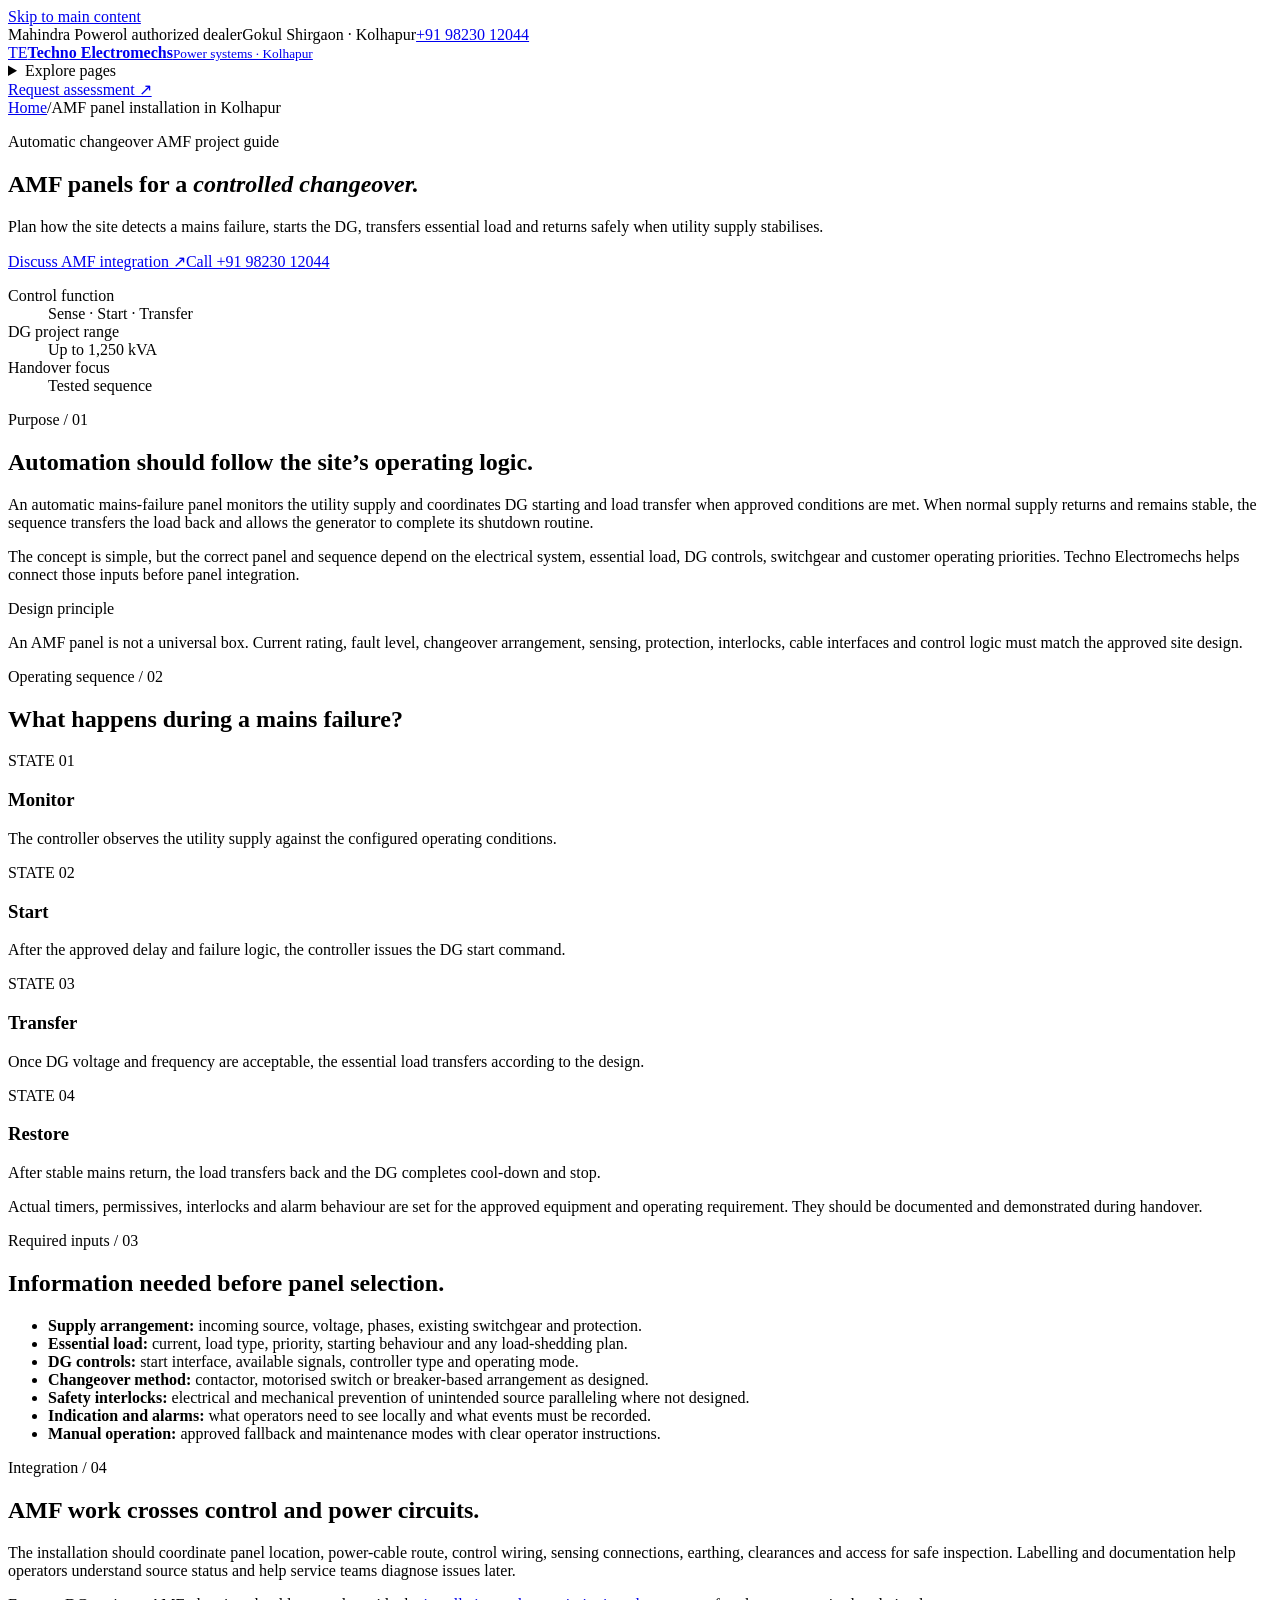
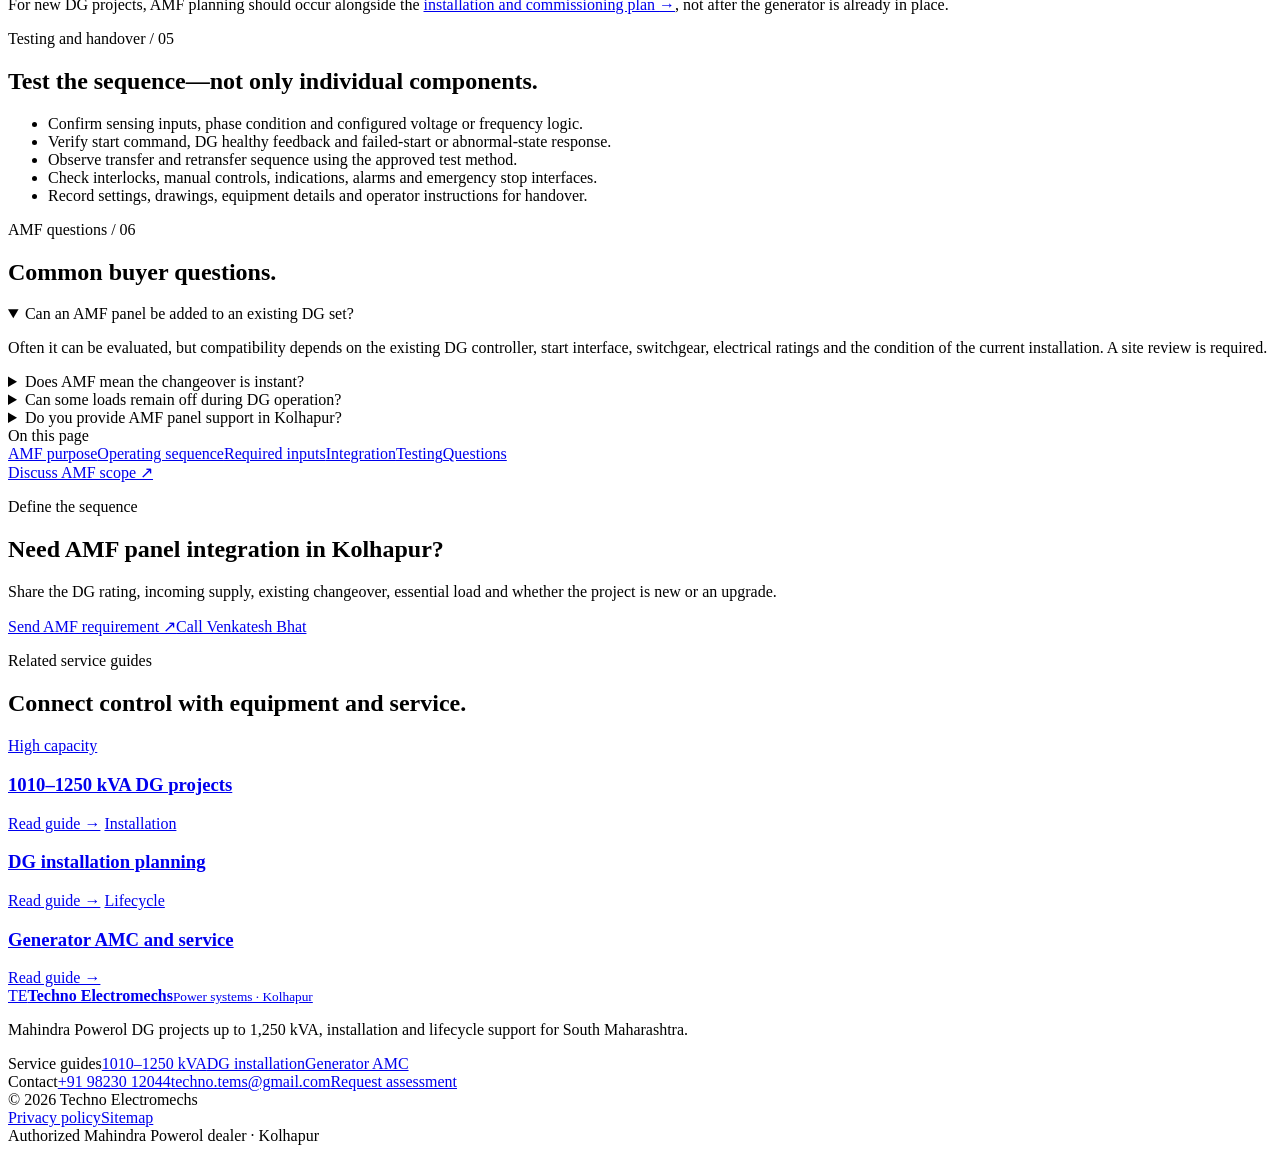
==== amf-panel-installation-kolhapur.html @ 5c17285c "Add files via upload" ====
<!doctype html>
<html lang="en-IN" class="no-js">
<head>
  <meta charset="utf-8" />
  <meta name="viewport" content="width=device-width, initial-scale=1" />
  <title>AMF Panel Installation in Kolhapur | Techno Electromechs</title>
  <meta name="description" content="AMF panel planning and installation in Kolhapur for Mahindra Powerol DG systems, including mains sensing, auto-start, changeover logic, testing and handover." />
  <meta name="robots" content="index, follow, max-image-preview:large" />
  <meta name="theme-color" content="#15171a" />
  <link rel="canonical" href="https://shrinidhi13.github.io/technoelectromechs/amf-panel-installation-kolhapur.html" />
  <meta property="og:type" content="website" />
  <meta property="og:locale" content="en_IN" />
  <meta property="og:site_name" content="Techno Electromechs" />
  <meta property="og:url" content="https://shrinidhi13.github.io/technoelectromechs/amf-panel-installation-kolhapur.html" />
  <meta property="og:title" content="AMF Panel Installation in Kolhapur" />
  <meta property="og:description" content="Automatic mains-failure and DG changeover planning for dependable backup-power operation." />
  <meta property="og:image" content="https://shrinidhi13.github.io/technoelectromechs/assets/og-image.png" />
  <meta name="twitter:card" content="summary_large_image" />
  <link rel="icon" href="assets/favicon.svg" type="image/svg+xml" />
  <link rel="preconnect" href="https://fonts.googleapis.com" />
  <link rel="preconnect" href="https://fonts.gstatic.com" crossorigin />
  <link href="https://fonts.googleapis.com/css2?family=Barlow+Condensed:wght@600;700;800&family=IBM+Plex+Mono:wght@500;600&family=IBM+Plex+Sans:wght@400;500;600;700&display=swap" rel="stylesheet" />
  <link rel="stylesheet" href="assets/styles.css" />
  <script type="application/ld+json">
  {
    "@context": "https://schema.org",
    "@graph": [
      {
        "@type": "Service",
        "@id": "https://shrinidhi13.github.io/technoelectromechs/amf-panel-installation-kolhapur.html#service",
        "name": "AMF Panel Installation in Kolhapur",
        "serviceType": "Automatic mains failure panel integration and DG changeover",
        "description": "AMF panel planning, installation coordination, control-sequence testing and handover for generator systems in Kolhapur and South Maharashtra.",
        "provider": {"@id": "https://shrinidhi13.github.io/technoelectromechs/#business"},
        "areaServed": ["Kolhapur", "Sangli", "Satara", "South Maharashtra"]
      },
      {
        "@type": "LocalBusiness",
        "@id": "https://shrinidhi13.github.io/technoelectromechs/#business",
        "name": "Techno Electromechs",
        "url": "https://shrinidhi13.github.io/technoelectromechs/",
        "telephone": "+91-9823012044",
        "address": {"@type": "PostalAddress", "streetAddress": "Opp. Sudarshan Petrol Pump, Near Bagawati Hall, NH4", "addressLocality": "Gokul Shirgaon", "addressRegion": "Maharashtra", "postalCode": "416013", "addressCountry": "IN"}
      },
      {
        "@type": "BreadcrumbList",
        "itemListElement": [
          {"@type": "ListItem", "position": 1, "name": "Home", "item": "https://shrinidhi13.github.io/technoelectromechs/"},
          {"@type": "ListItem", "position": 2, "name": "AMF Panel Installation in Kolhapur", "item": "https://shrinidhi13.github.io/technoelectromechs/amf-panel-installation-kolhapur.html"}
        ]
      }
    ]
  }
  </script>
</head>
<body class="service-page">
  <a class="skip-link" href="#main-content">Skip to main content</a>
  <header class="subpage-header">
    <div class="utility-bar"><div class="shell utility-inner"><span>Mahindra Powerol authorized dealer</span><span class="utility-location">Gokul Shirgaon · Kolhapur</span><a href="tel:+919823012044">+91 98230 12044</a></div></div>
    <div class="shell subpage-nav-row">
      <a class="brand" href="index.html" aria-label="Techno Electromechs home"><span class="brand-mark" aria-hidden="true"><span>TE</span></span><span class="brand-copy"><strong>Techno Electromechs</strong><small>Power systems · Kolhapur</small></span></a>
      <nav class="subpage-links" aria-label="Site navigation">
        <details class="page-menu">
          <summary><span>Explore pages</span><span class="page-menu__chevron" aria-hidden="true"></span></summary>
          <div class="page-menu__panel">
            <div class="page-menu__head"><span>Navigate / 01</span><strong>Power system guides.</strong><p>Move directly to the project or service information you need.</p></div>
            <div class="page-menu__links">
              <a class="page-menu__link page-menu__link--home" href="index.html"><span class="page-menu__index">00</span><span><strong>Homepage</strong><small>Overview, DG range and contact</small></span><span class="page-menu__arrow" aria-hidden="true">↗</span></a>
              <a class="page-menu__link" href="mahindra-powerol-1010-1250-kva.html"><span class="page-menu__index">01</span><span><strong>1010–1250 kVA</strong><small>High-capacity DG projects</small></span><span class="page-menu__arrow" aria-hidden="true">↗</span></a>
              <a class="page-menu__link" href="dg-set-installation-kolhapur.html"><span class="page-menu__index">02</span><span><strong>DG installation</strong><small>Site readiness and commissioning</small></span><span class="page-menu__arrow" aria-hidden="true">↗</span></a>
              <a class="page-menu__link" href="amf-panel-installation-kolhapur.html" aria-current="page"><span class="page-menu__index">03</span><span><strong>AMF panels</strong><small>Automatic changeover planning</small></span><span class="page-menu__arrow" aria-hidden="true">↗</span></a>
              <a class="page-menu__link" href="generator-amc-service-kolhapur.html"><span class="page-menu__index">04</span><span><strong>Generator AMC</strong><small>Preventive service and support</small></span><span class="page-menu__arrow" aria-hidden="true">↗</span></a>
            </div>
            <div class="page-menu__foot"><a href="privacy-policy.html">Privacy policy</a><a href="index.html#contact">Request assessment →</a></div>
          </div>
        </details>
        <a class="button button--primary button--small" href="index.html#contact">Request assessment ↗</a>
      </nav>
    </div>
  </header>

  <main id="main-content">
    <nav class="breadcrumb shell" aria-label="Breadcrumb"><a href="index.html">Home</a><span aria-hidden="true">/</span><span>AMF panel installation in Kolhapur</span></nav>
    <section class="subpage-hero"><div class="shell subpage-hero-grid">
      <div><p class="section-code"><span>Automatic changeover</span> AMF project guide</p><h1>AMF panels for a <em>controlled changeover.</em></h1><p class="subpage-lead">Plan how the site detects a mains failure, starts the DG, transfers essential load and returns safely when utility supply stabilises.</p><div class="subpage-actions"><a class="button button--primary" href="index.html#contact">Discuss AMF integration ↗</a><a class="button button--line" href="tel:+919823012044">Call +91 98230 12044</a></div></div>
      <dl class="project-facts"><div><dt>Control function</dt><dd>Sense · Start · Transfer</dd></div><div><dt>DG project range</dt><dd>Up to 1,250 kVA</dd></div><div><dt>Handover focus</dt><dd>Tested sequence</dd></div></dl>
    </div></section>

    <section class="subpage-body section-pad"><div class="shell editorial-grid">
      <article class="longform">
        <section id="purpose"><p class="eyebrow">Purpose / 01</p><h2>Automation should follow the site’s operating logic.</h2><p>An automatic mains-failure panel monitors the utility supply and coordinates DG starting and load transfer when approved conditions are met. When normal supply returns and remains stable, the sequence transfers the load back and allows the generator to complete its shutdown routine.</p><p>The concept is simple, but the correct panel and sequence depend on the electrical system, essential load, DG controls, switchgear and customer operating priorities. Techno Electromechs helps connect those inputs before panel integration.</p><div class="content-callout"><span>Design principle</span><p>An AMF panel is not a universal box. Current rating, fault level, changeover arrangement, sensing, protection, interlocks, cable interfaces and control logic must match the approved site design.</p></div></section>

        <section id="sequence"><p class="eyebrow">Operating sequence / 02</p><h2>What happens during a mains failure?</h2><div class="info-grid">
          <div class="info-card"><span>STATE 01</span><h3>Monitor</h3><p>The controller observes the utility supply against the configured operating conditions.</p></div>
          <div class="info-card"><span>STATE 02</span><h3>Start</h3><p>After the approved delay and failure logic, the controller issues the DG start command.</p></div>
          <div class="info-card"><span>STATE 03</span><h3>Transfer</h3><p>Once DG voltage and frequency are acceptable, the essential load transfers according to the design.</p></div>
          <div class="info-card"><span>STATE 04</span><h3>Restore</h3><p>After stable mains return, the load transfers back and the DG completes cool-down and stop.</p></div>
        </div><p>Actual timers, permissives, interlocks and alarm behaviour are set for the approved equipment and operating requirement. They should be documented and demonstrated during handover.</p></section>

        <section id="inputs"><p class="eyebrow">Required inputs / 03</p><h2>Information needed before panel selection.</h2><ul class="content-list">
          <li><strong>Supply arrangement:</strong> incoming source, voltage, phases, existing switchgear and protection.</li>
          <li><strong>Essential load:</strong> current, load type, priority, starting behaviour and any load-shedding plan.</li>
          <li><strong>DG controls:</strong> start interface, available signals, controller type and operating mode.</li>
          <li><strong>Changeover method:</strong> contactor, motorised switch or breaker-based arrangement as designed.</li>
          <li><strong>Safety interlocks:</strong> electrical and mechanical prevention of unintended source paralleling where not designed.</li>
          <li><strong>Indication and alarms:</strong> what operators need to see locally and what events must be recorded.</li>
          <li><strong>Manual operation:</strong> approved fallback and maintenance modes with clear operator instructions.</li>
        </ul></section>

        <section id="integration"><p class="eyebrow">Integration / 04</p><h2>AMF work crosses control and power circuits.</h2><p>The installation should coordinate panel location, power-cable route, control wiring, sensing connections, earthing, clearances and access for safe inspection. Labelling and documentation help operators understand source status and help service teams diagnose issues later.</p><p>For new DG projects, AMF planning should occur alongside the <a class="arrow-link" href="dg-set-installation-kolhapur.html">installation and commissioning plan <span aria-hidden="true">→</span></a>, not after the generator is already in place.</p></section>

        <section id="testing"><p class="eyebrow">Testing and handover / 05</p><h2>Test the sequence—not only individual components.</h2><ul class="content-list">
          <li>Confirm sensing inputs, phase condition and configured voltage or frequency logic.</li>
          <li>Verify start command, DG healthy feedback and failed-start or abnormal-state response.</li>
          <li>Observe transfer and retransfer sequence using the approved test method.</li>
          <li>Check interlocks, manual controls, indications, alarms and emergency stop interfaces.</li>
          <li>Record settings, drawings, equipment details and operator instructions for handover.</li>
        </ul></section>

        <section id="questions"><p class="eyebrow">AMF questions / 06</p><h2>Common buyer questions.</h2><div class="service-page-faq">
          <details open><summary>Can an AMF panel be added to an existing DG set?</summary><p>Often it can be evaluated, but compatibility depends on the existing DG controller, start interface, switchgear, electrical ratings and the condition of the current installation. A site review is required.</p></details>
          <details><summary>Does AMF mean the changeover is instant?</summary><p>No. The sequence includes sensing, configured delays, engine starting, voltage and frequency stabilisation, transfer and later retransfer. Timing depends on the approved control philosophy.</p></details>
          <details><summary>Can some loads remain off during DG operation?</summary><p>Yes, if the electrical design includes load prioritisation or shedding. The requirement should be defined during load assessment and panel planning.</p></details>
          <details><summary>Do you provide AMF panel support in Kolhapur?</summary><p>Yes. Techno Electromechs supports AMF and changeover planning for DG projects in Kolhapur and nearby South Maharashtra service areas, subject to project review.</p></details>
        </div></section>
      </article>
      <aside class="page-toc" aria-label="On this page"><span>On this page</span><nav><a href="#purpose">AMF purpose</a><a href="#sequence">Operating sequence</a><a href="#inputs">Required inputs</a><a href="#integration">Integration</a><a href="#testing">Testing</a><a href="#questions">Questions</a></nav><a class="button button--primary" href="index.html#contact">Discuss AMF scope ↗</a></aside>
    </div></section>

    <section class="page-cta"><div class="shell page-cta-grid"><div><p class="eyebrow">Define the sequence</p><h2>Need AMF panel integration in Kolhapur?</h2><p>Share the DG rating, incoming supply, existing changeover, essential load and whether the project is new or an upgrade.</p></div><div class="page-cta-actions"><a class="button button--light" href="index.html#contact">Send AMF requirement ↗</a><a class="button button--line-dark" href="tel:+919823012044">Call Venkatesh Bhat</a></div></div></section>

    <section class="related-section section-pad"><div class="shell"><p class="eyebrow">Related service guides</p><h2>Connect control with equipment and service.</h2><div class="related-grid">
      <a class="related-card" href="mahindra-powerol-1010-1250-kva.html"><span>High capacity</span><h3>1010–1250 kVA DG projects</h3><span class="arrow-link">Read guide →</span></a>
      <a class="related-card" href="dg-set-installation-kolhapur.html"><span>Installation</span><h3>DG installation planning</h3><span class="arrow-link">Read guide →</span></a>
      <a class="related-card" href="generator-amc-service-kolhapur.html"><span>Lifecycle</span><h3>Generator AMC and service</h3><span class="arrow-link">Read guide →</span></a>
    </div></div></section>
  </main>

  <footer class="site-footer"><div class="shell footer-grid"><div class="footer-brand"><a class="brand brand--footer" href="index.html"><span class="brand-mark" aria-hidden="true"><span>TE</span></span><span class="brand-copy"><strong>Techno Electromechs</strong><small>Power systems · Kolhapur</small></span></a><p>Mahindra Powerol DG projects up to 1,250 kVA, installation and lifecycle support for South Maharashtra.</p></div><div class="footer-links"><span>Service guides</span><a href="mahindra-powerol-1010-1250-kva.html">1010–1250 kVA</a><a href="dg-set-installation-kolhapur.html">DG installation</a><a href="generator-amc-service-kolhapur.html">Generator AMC</a></div><div class="footer-links"><span>Contact</span><a href="tel:+919823012044">+91 98230 12044</a><a href="mailto:techno.tems@gmail.com">techno.tems@gmail.com</a><a href="index.html#contact">Request assessment</a></div></div><div class="shell footer-bottom"><span>© 2026 Techno Electromechs</span><nav class="footer-legal" aria-label="Legal and site links"><a href="privacy-policy.html">Privacy policy</a><a href="sitemap.xml">Sitemap</a></nav><span>Authorized Mahindra Powerol dealer · Kolhapur</span></div></footer>
  <script src="assets/navigation.js" defer></script>
</body>
</html>
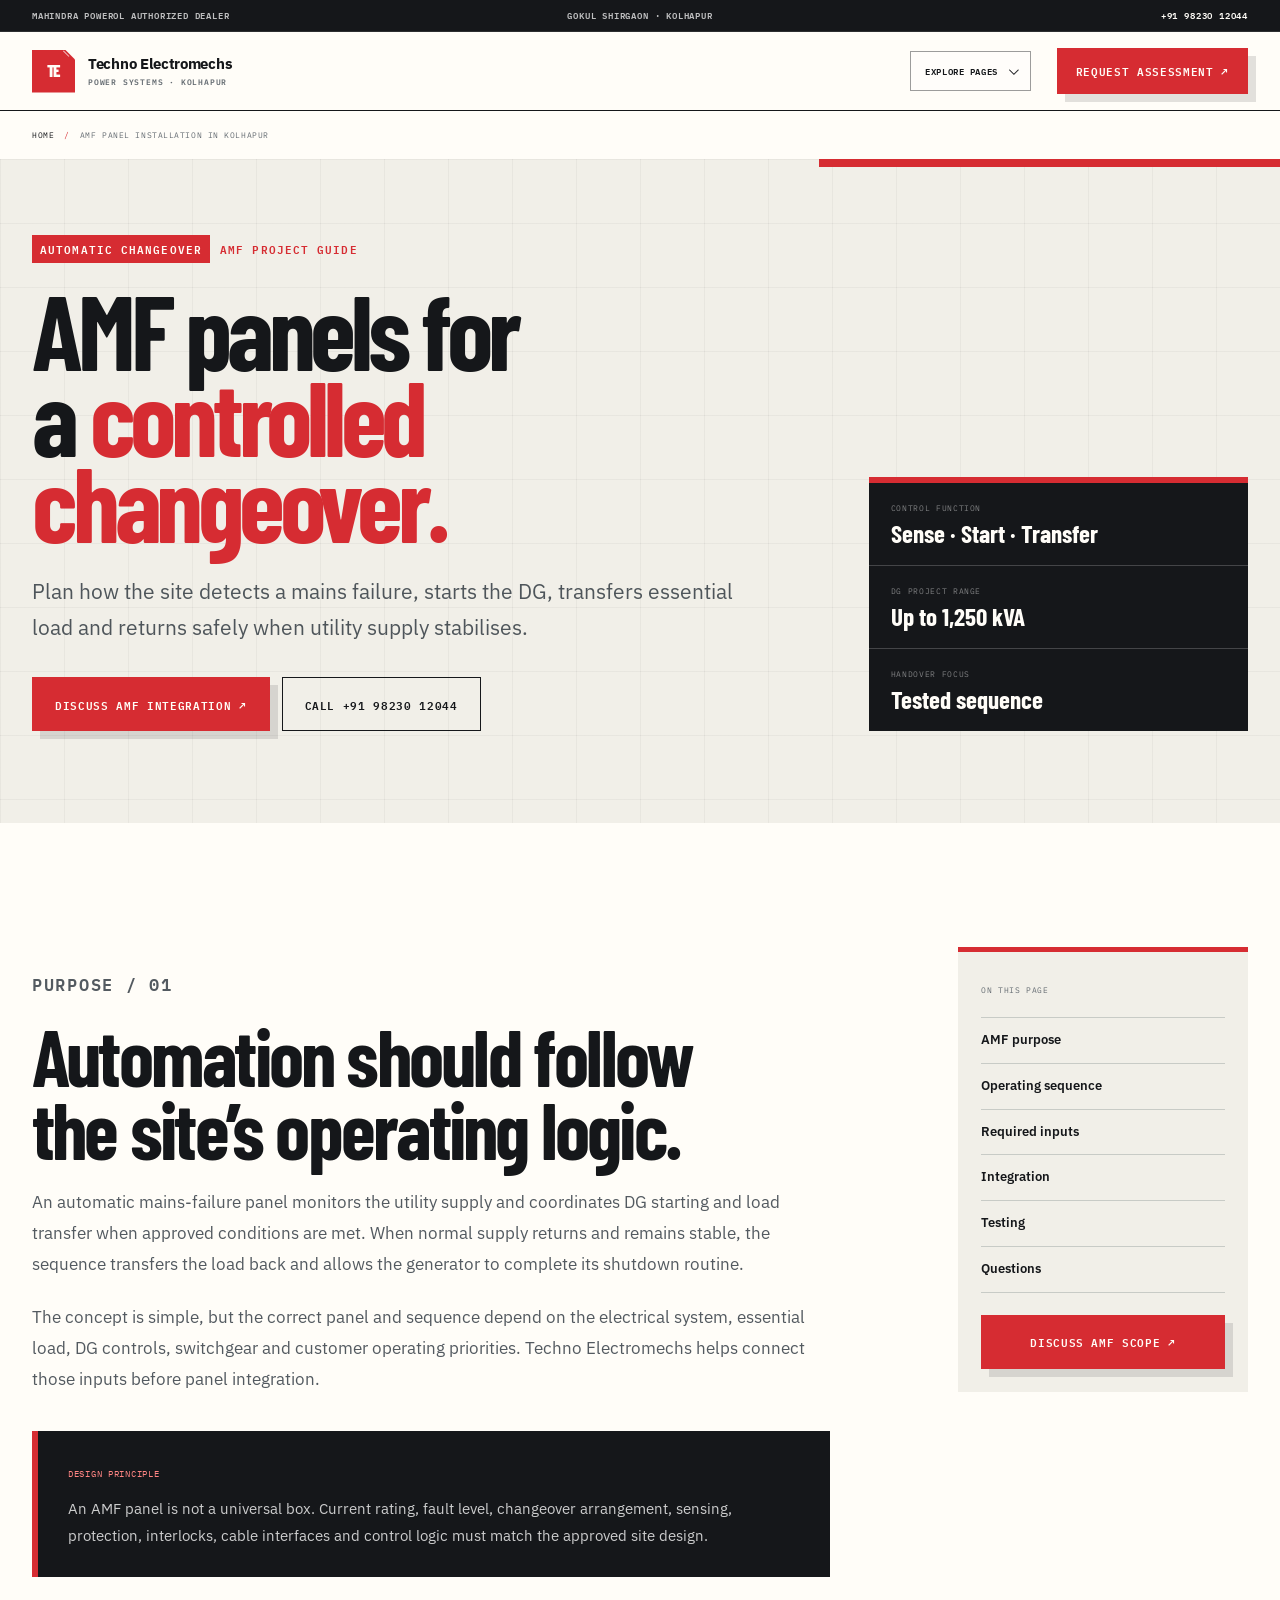
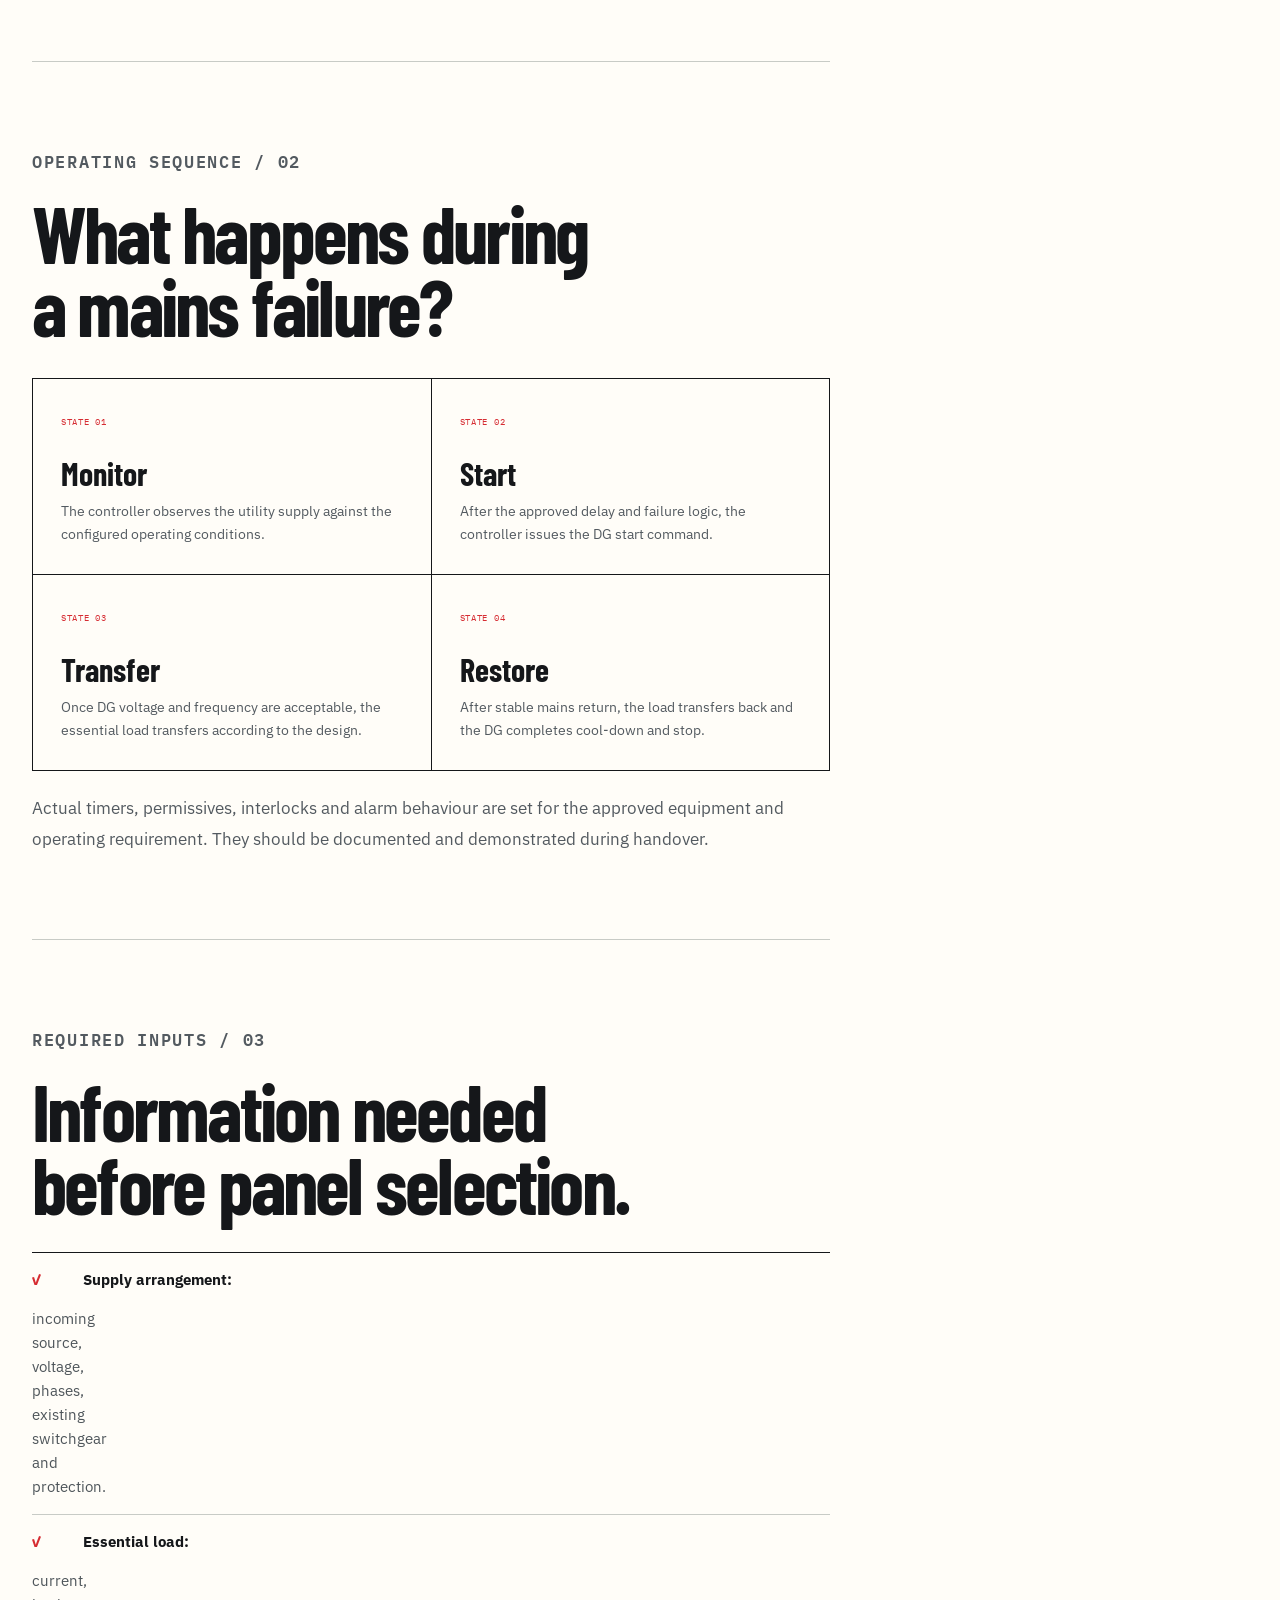
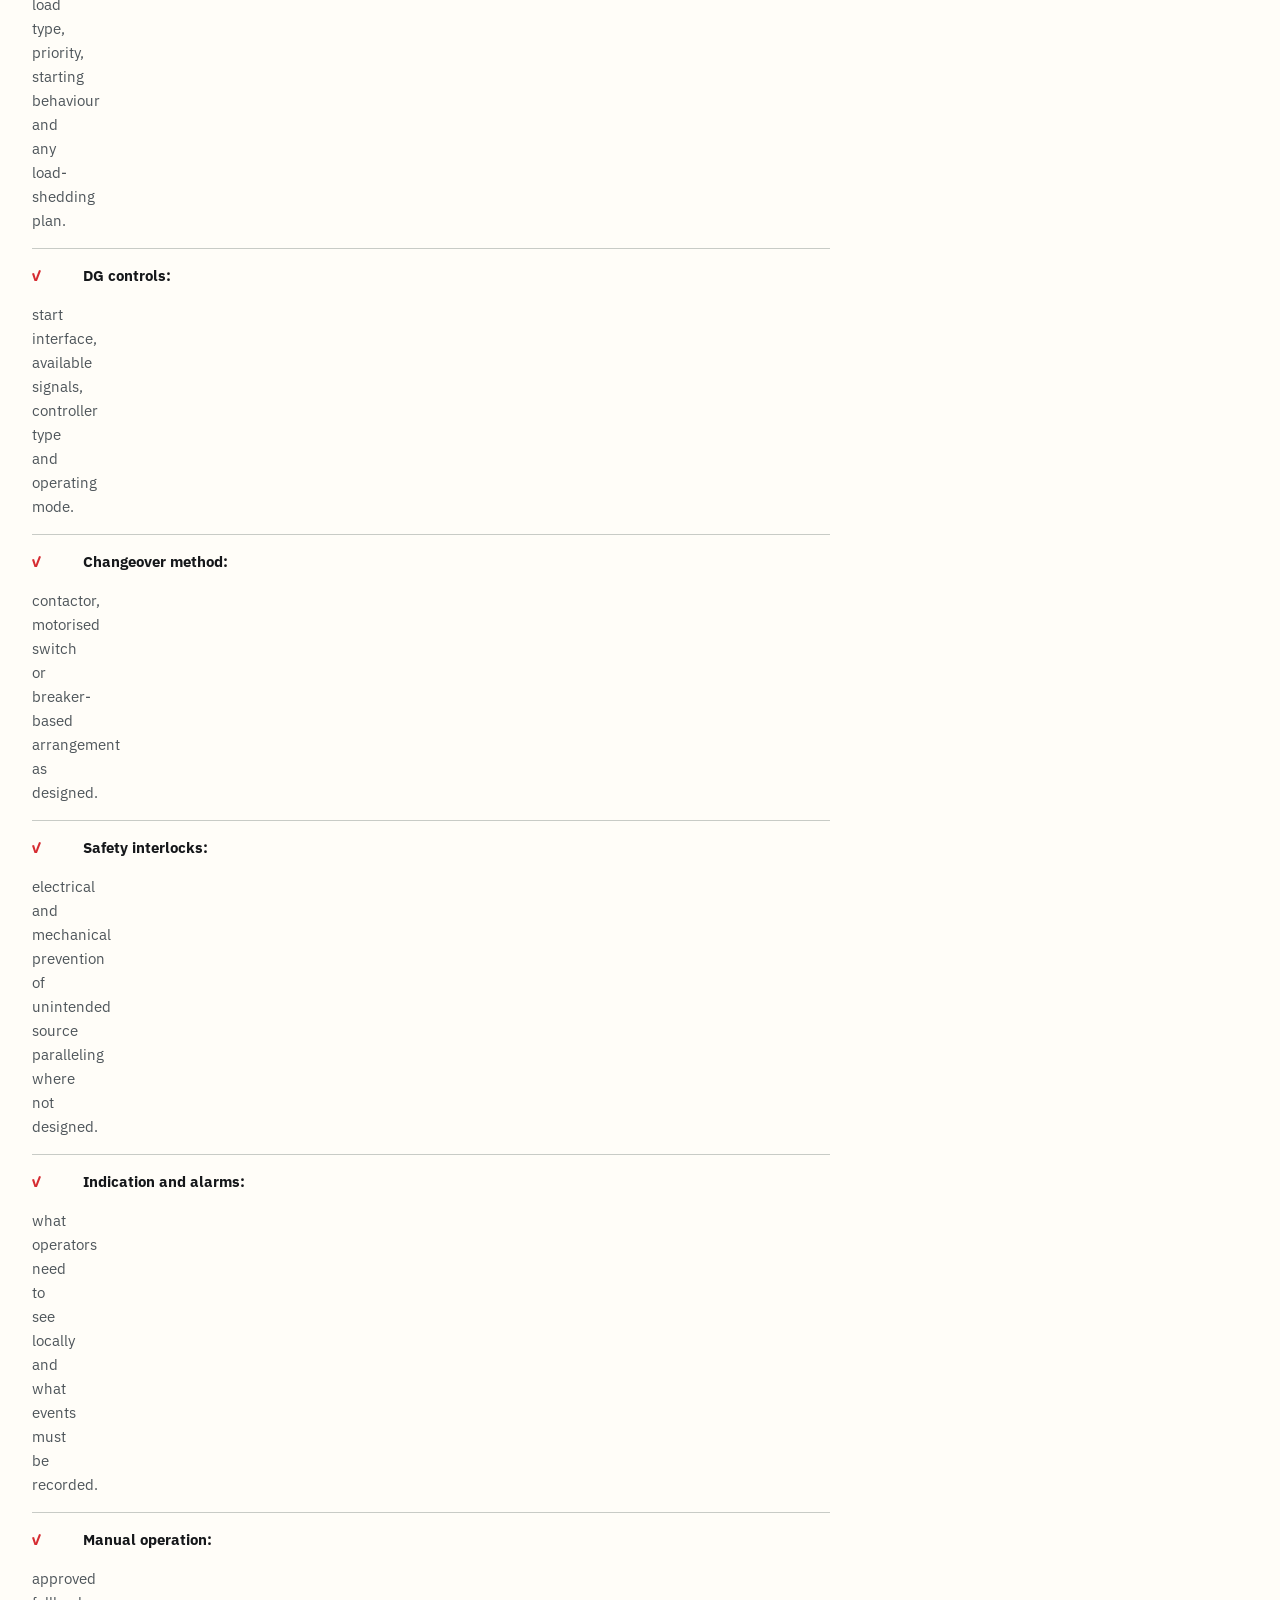
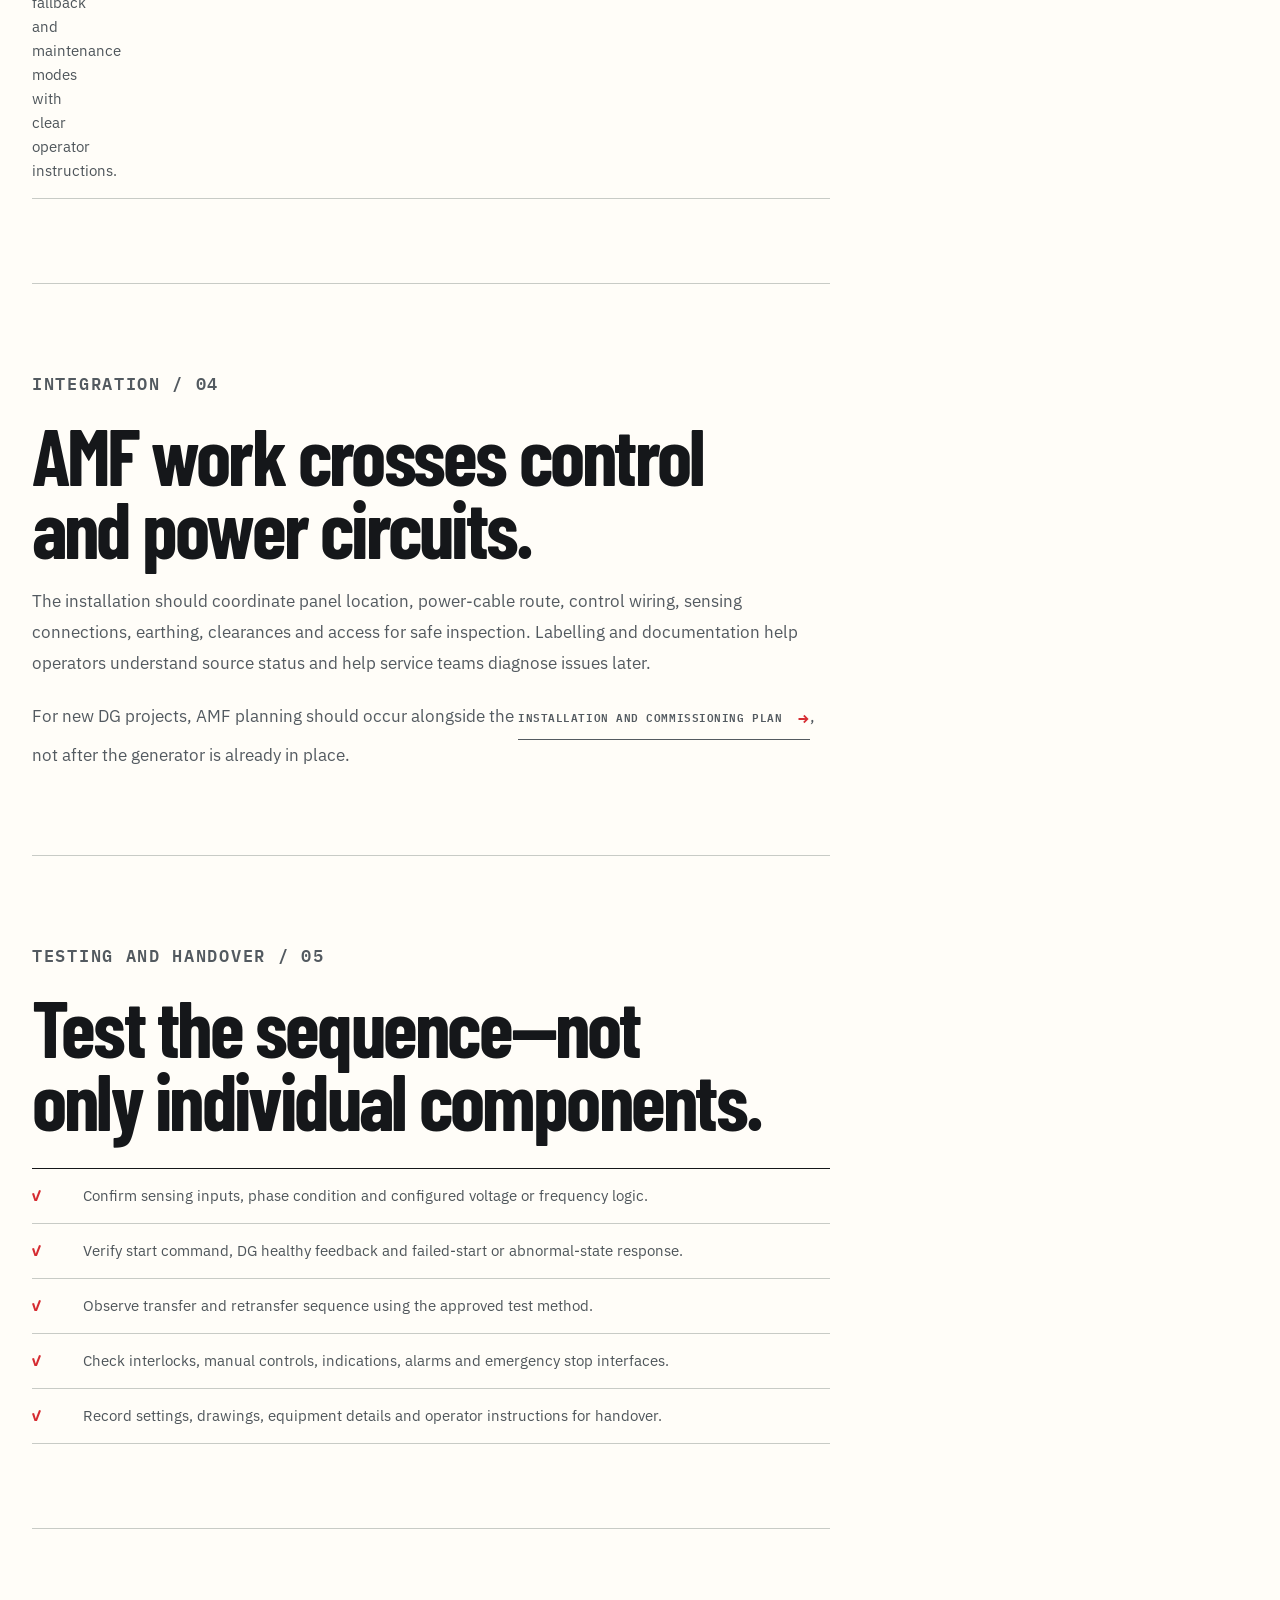
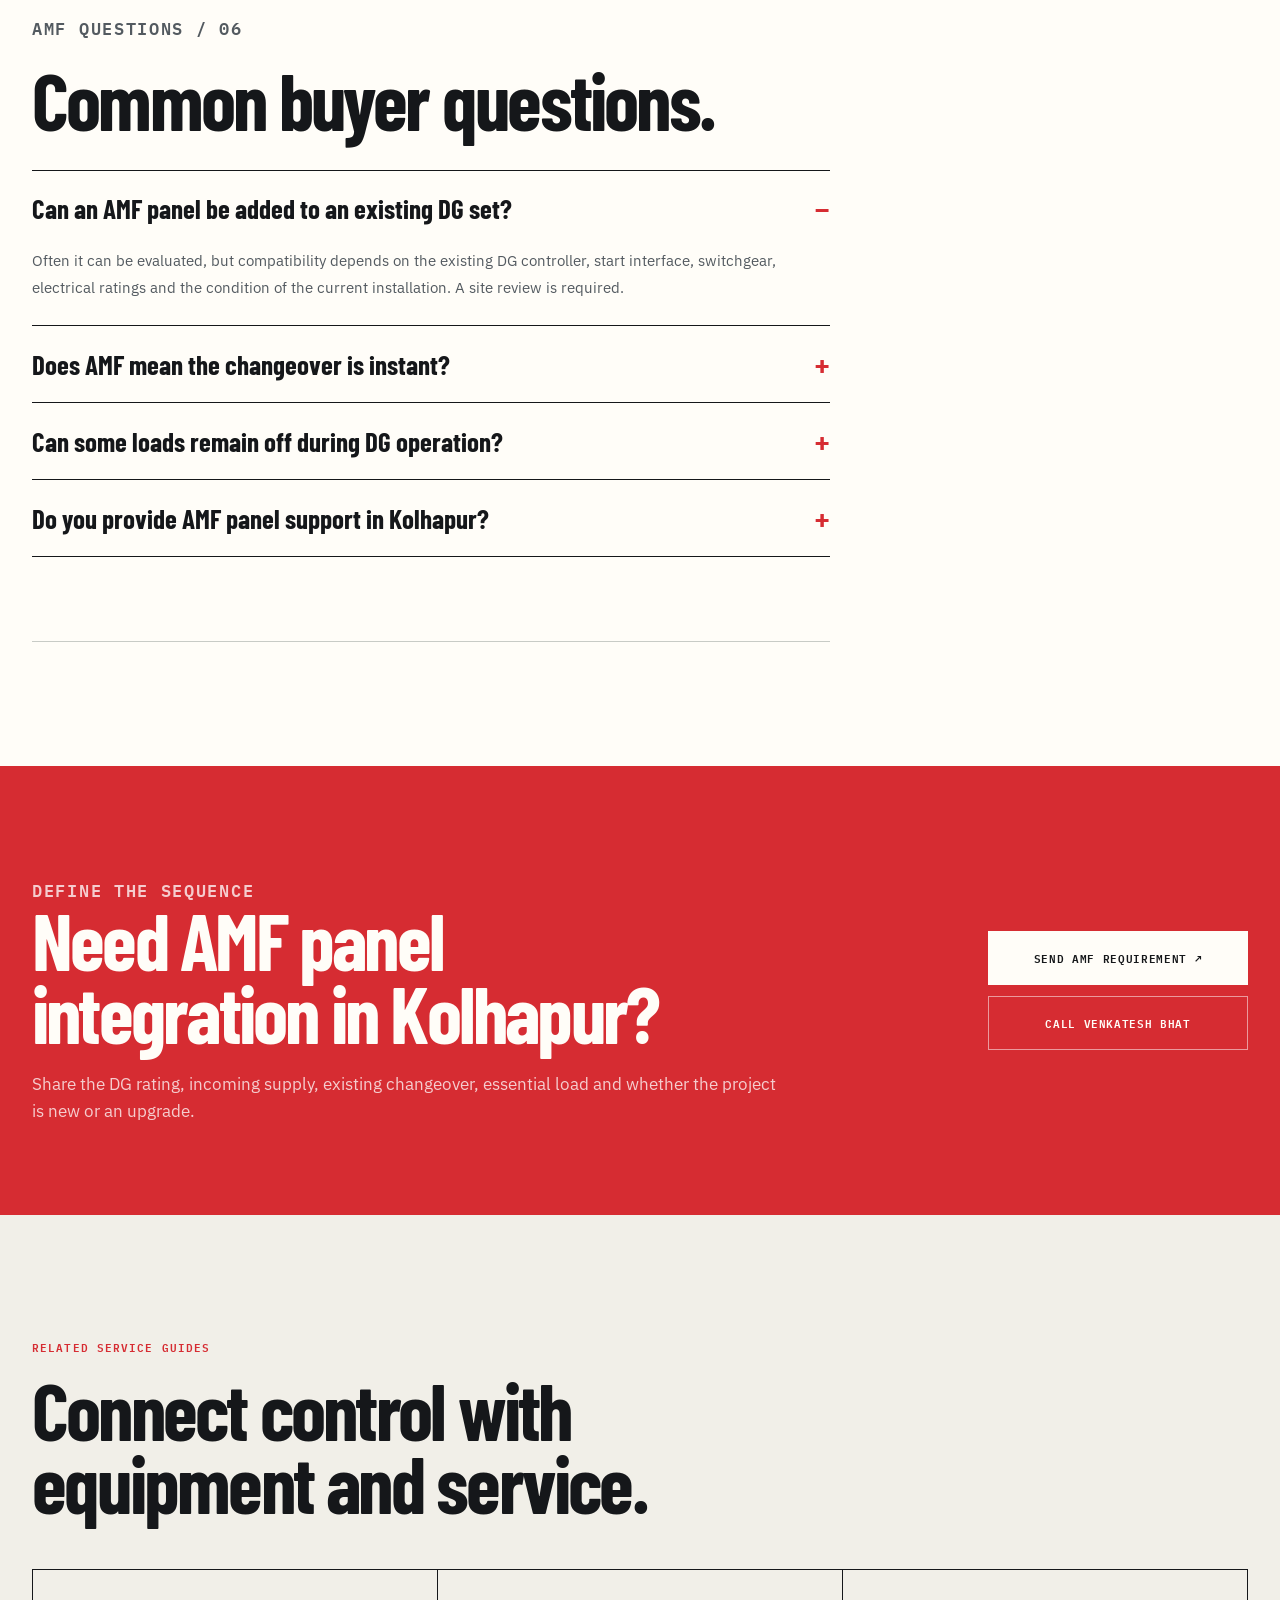
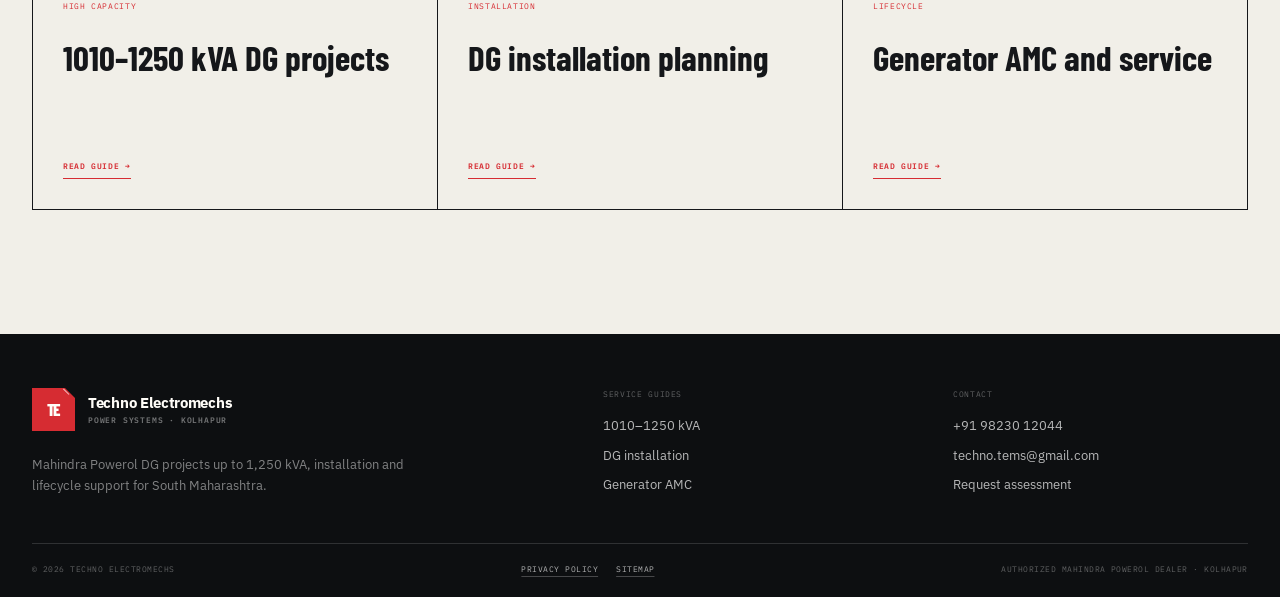
==== commit 40733c09: "Add files via upload" ====
--- a/amf-panel-installation-kolhapur.html
+++ b/amf-panel-installation-kolhapur.html
@@ -137,6 +137,11 @@
   </main>
 
   <footer class="site-footer"><div class="shell footer-grid"><div class="footer-brand"><a class="brand brand--footer" href="index.html"><span class="brand-mark" aria-hidden="true"><span>TE</span></span><span class="brand-copy"><strong>Techno Electromechs</strong><small>Power systems · Kolhapur</small></span></a><p>Mahindra Powerol DG projects up to 1,250 kVA, installation and lifecycle support for South Maharashtra.</p></div><div class="footer-links"><span>Service guides</span><a href="mahindra-powerol-1010-1250-kva.html">1010–1250 kVA</a><a href="dg-set-installation-kolhapur.html">DG installation</a><a href="generator-amc-service-kolhapur.html">Generator AMC</a></div><div class="footer-links"><span>Contact</span><a href="tel:+919823012044">+91 98230 12044</a><a href="mailto:techno.tems@gmail.com">techno.tems@gmail.com</a><a href="index.html#contact">Request assessment</a></div></div><div class="shell footer-bottom"><span>© 2026 Techno Electromechs</span><nav class="footer-legal" aria-label="Legal and site links"><a href="privacy-policy.html">Privacy policy</a><a href="sitemap.xml">Sitemap</a></nav><span>Authorized Mahindra Powerol dealer · Kolhapur</span></div></footer>
+  <div class="mobile-actions" aria-label="Quick contact actions">
+    <a href="tel:+919823012044" aria-label="Call Techno Electromechs">Call</a>
+    <a href="https://wa.me/919823012044?text=Hello%20Venkatesh%20Bhat%2C%20I%20need%20help%20with%20a%20DG%20set%20requirement." target="_blank" rel="noopener noreferrer" aria-label="Discuss a requirement on WhatsApp">WhatsApp</a>
+    <a href="index.html#contact">Assessment</a>
+  </div>
   <script src="assets/navigation.js" defer></script>
 </body>
 </html>
--- a/assets/styles.css
+++ b/assets/styles.css
@@ -0,0 +1,1818 @@
+:root {
+  --ink: #15171a;
+  --ink-soft: #202328;
+  --graphite: #2b2f34;
+  --steel: #666d73;
+  --steel-light: #92999d;
+  --paper: #f1efe8;
+  --paper-deep: #e8e5dc;
+  --white: #fffdf8;
+  --line: #c8cbc6;
+  --line-dark: rgba(255, 255, 255, 0.2);
+  --red: #d62c32;
+  --red-dark: #a91620;
+  --amber: #e4a12d;
+  --green: #2e8f57;
+  --display: "Barlow Condensed", "Arial Narrow", sans-serif;
+  --sans: "IBM Plex Sans", Arial, sans-serif;
+  --mono: "IBM Plex Mono", Consolas, monospace;
+  --max: 1380px;
+  --header-height: 78px;
+  --ease: cubic-bezier(.2, .75, .25, 1);
+}
+
+*, *::before, *::after { box-sizing: border-box; }
+
+html {
+  scroll-behavior: smooth;
+  scroll-padding-top: 120px;
+}
+
+body {
+  margin: 0;
+  color: var(--ink);
+  background: var(--paper);
+  font-family: var(--sans);
+  font-size: 16px;
+  line-height: 1.6;
+  text-rendering: optimizeLegibility;
+  -webkit-font-smoothing: antialiased;
+  overflow-x: hidden;
+}
+
+body.menu-open { overflow: hidden; }
+
+a { color: inherit; text-decoration: none; }
+img { display: block; max-width: 100%; }
+button, input, select, textarea { font: inherit; }
+button { cursor: pointer; }
+
+::selection { color: var(--white); background: var(--red); }
+
+:focus-visible {
+  outline: 3px solid var(--amber);
+  outline-offset: 4px;
+}
+
+.skip-link {
+  position: fixed;
+  left: 20px;
+  top: 16px;
+  z-index: 1000;
+  padding: 11px 16px;
+  color: var(--white);
+  background: var(--ink);
+  font-weight: 700;
+  transform: translateY(-150%);
+  transition: transform .2s ease;
+}
+
+.skip-link:focus { transform: translateY(0); }
+
+.scroll-progress {
+  position: fixed;
+  inset: 0 auto auto 0;
+  z-index: 1001;
+  width: 0;
+  height: 3px;
+  background: var(--red);
+  pointer-events: none;
+}
+
+.shell {
+  width: min(var(--max), calc(100% - 64px));
+  margin-inline: auto;
+}
+
+.section-pad { padding: 124px 0; }
+
+.eyebrow,
+.section-code,
+.mono-label,
+.system-code,
+.stage-id,
+.range-disclaimer,
+.visual-index,
+.register-note {
+  margin: 0;
+  font-family: var(--mono);
+  font-size: 11px;
+  font-weight: 600;
+  line-height: 1.45;
+  letter-spacing: .1em;
+  text-transform: uppercase;
+}
+
+.eyebrow,
+.section-code { color: var(--red); }
+
+.section-code {
+  display: flex;
+  align-items: center;
+  gap: 10px;
+}
+
+.section-code span {
+  padding: 6px 8px;
+  color: var(--white);
+  background: var(--red);
+}
+
+h1, h2, h3, p { overflow-wrap: break-word; }
+
+h1, h2, h3 {
+  margin: 0;
+  font-family: var(--display);
+  text-wrap: balance;
+}
+
+h2 {
+  font-size: clamp(52px, 6.2vw, 92px);
+  font-weight: 700;
+  line-height: .92;
+  letter-spacing: -.035em;
+}
+
+.button {
+  min-height: 54px;
+  display: inline-flex;
+  align-items: center;
+  justify-content: center;
+  gap: 18px;
+  padding: 0 22px;
+  border: 1px solid transparent;
+  border-radius: 0;
+  font-family: var(--mono);
+  font-size: 11px;
+  font-weight: 600;
+  letter-spacing: .06em;
+  text-transform: uppercase;
+  transition: color .22s var(--ease), background .22s var(--ease), border-color .22s var(--ease), transform .22s var(--ease);
+}
+
+.button:hover { transform: translateY(-2px); }
+.button span { font-size: 16px; line-height: 1; }
+
+.button--primary {
+  color: var(--white);
+  background: var(--red);
+  border-color: var(--red);
+  box-shadow: 8px 8px 0 rgba(21, 23, 26, .12);
+}
+
+.button--primary:hover { background: var(--red-dark); border-color: var(--red-dark); }
+
+.button--line {
+  color: var(--ink);
+  border-color: var(--ink);
+  background: transparent;
+}
+
+.button--line:hover { color: var(--white); background: var(--ink); }
+
+.button--line-dark {
+  color: var(--white);
+  border-color: rgba(255,255,255,.52);
+  background: transparent;
+}
+
+.button--line-dark:hover { color: var(--ink); background: var(--white); }
+
+.button--light {
+  color: var(--ink);
+  background: var(--white);
+  border-color: var(--white);
+}
+
+.button--light:hover { color: var(--white); background: transparent; }
+.button--small { min-height: 46px; padding-inline: 18px; }
+
+.arrow-link {
+  display: inline-flex;
+  align-items: center;
+  gap: 16px;
+  padding-bottom: 5px;
+  border-bottom: 1px solid currentColor;
+  font-family: var(--mono);
+  font-size: 11px;
+  font-weight: 600;
+  letter-spacing: .05em;
+  text-transform: uppercase;
+}
+
+.arrow-link span { color: var(--red); font-size: 18px; transition: transform .2s var(--ease); }
+.arrow-link:hover span { transform: translateX(5px); }
+
+/* Header */
+.site-header {
+  position: sticky;
+  top: 0;
+  z-index: 100;
+  background: rgba(241, 239, 232, .97);
+  border-bottom: 1px solid var(--ink);
+}
+
+.utility-bar {
+  color: rgba(255,255,255,.72);
+  background: var(--ink);
+  border-bottom: 1px solid rgba(255,255,255,.1);
+}
+
+.utility-inner {
+  min-height: 31px;
+  display: grid;
+  grid-template-columns: minmax(0, 1fr) auto minmax(0, 1fr);
+  align-items: center;
+  gap: 20px;
+  font-family: var(--mono);
+  font-size: 9px;
+  font-weight: 600;
+  letter-spacing: .09em;
+  text-transform: uppercase;
+}
+
+.utility-inner > span:first-child {
+  min-width: 0;
+  overflow: hidden;
+  text-overflow: ellipsis;
+  white-space: nowrap;
+}
+
+.utility-inner .utility-location { justify-self: center; }
+.utility-inner a { justify-self: end; color: var(--white); }
+
+.nav-row {
+  min-height: var(--header-height);
+  display: flex;
+  align-items: center;
+  justify-content: space-between;
+  gap: 28px;
+}
+
+.brand {
+  flex: 0 0 auto;
+  display: inline-flex;
+  align-items: center;
+  gap: 13px;
+}
+
+.brand-mark {
+  width: 43px;
+  height: 43px;
+  display: grid;
+  place-items: center;
+  color: var(--white);
+  background: var(--red);
+  position: relative;
+  clip-path: polygon(0 0, calc(100% - 10px) 0, 100% 10px, 100% 100%, 0 100%);
+}
+
+.brand-mark::after {
+  content: "";
+  position: absolute;
+  top: 6px;
+  right: 6px;
+  width: 8px;
+  height: 1px;
+  background: rgba(255,255,255,.72);
+  transform: rotate(45deg);
+  transform-origin: right center;
+}
+
+.brand-mark span {
+  font-family: var(--display);
+  font-size: 17px;
+  font-weight: 800;
+  letter-spacing: -.06em;
+}
+
+.brand-copy { display: grid; line-height: 1.05; }
+.brand-copy strong { font-size: 15px; letter-spacing: -.02em; }
+.brand-copy small {
+  margin-top: 6px;
+  color: var(--steel);
+  font-family: var(--mono);
+  font-size: 8px;
+  font-weight: 600;
+  letter-spacing: .1em;
+  text-transform: uppercase;
+}
+
+.desktop-nav { display: flex; align-items: center; gap: 30px; }
+
+.desktop-nav > a,
+.text-action {
+  position: relative;
+  font-family: var(--mono);
+  font-size: 10px;
+  font-weight: 600;
+  letter-spacing: .055em;
+  text-transform: uppercase;
+}
+
+.desktop-nav > a::after {
+  content: "";
+  position: absolute;
+  left: 0;
+  right: 100%;
+  bottom: -9px;
+  height: 2px;
+  background: var(--red);
+  transition: right .22s var(--ease);
+}
+
+.desktop-nav > a:hover::after,
+.desktop-nav > a.is-active::after { right: 0; }
+
+/* Cross-page navigation */
+.page-menu { position: relative; z-index: 60; }
+
+.page-menu summary {
+  min-height: 40px;
+  display: inline-flex;
+  align-items: center;
+  gap: 11px;
+  padding: 0 14px;
+  color: var(--ink);
+  background: rgba(255,255,255,.28);
+  border: 1px solid rgba(21,23,26,.42);
+  cursor: pointer;
+  list-style: none;
+  transition: color .2s var(--ease), background .2s var(--ease), border-color .2s var(--ease);
+}
+
+.page-menu summary::-webkit-details-marker { display: none; }
+.page-menu summary > span:first-child { font-family: var(--mono); font-size: 9px; font-weight: 600; letter-spacing: .065em; text-transform: uppercase; }
+
+.page-menu__chevron {
+  width: 7px;
+  height: 7px;
+  border-right: 1px solid currentColor;
+  border-bottom: 1px solid currentColor;
+  transform: rotate(45deg) translateY(-2px);
+  transition: transform .2s var(--ease);
+}
+
+.page-menu summary:hover,
+.page-menu[open] summary { color: var(--white); background: var(--ink); border-color: var(--ink); }
+.page-menu[open] .page-menu__chevron { transform: rotate(225deg) translate(-1px, -1px); }
+
+.page-menu__panel {
+  width: min(590px, calc(100vw - 40px));
+  position: absolute;
+  top: calc(100% + 13px);
+  right: 0;
+  color: var(--ink);
+  background: var(--white);
+  border: 1px solid var(--ink);
+  box-shadow: 12px 12px 0 rgba(21,23,26,.13);
+  animation: page-menu-in .18s var(--ease) both;
+}
+
+.page-menu__panel::before { content: ""; position: absolute; top: -1px; right: -1px; width: 112px; height: 5px; background: var(--red); }
+
+@keyframes page-menu-in {
+  from { opacity: 0; transform: translateY(-8px); }
+  to { opacity: 1; transform: translateY(0); }
+}
+
+.page-menu__head { padding: 25px 28px 22px; background: var(--paper); border-bottom: 1px solid var(--ink); }
+.page-menu__head > span { color: var(--red); font-family: var(--mono); font-size: 8px; font-weight: 600; letter-spacing: .08em; text-transform: uppercase; }
+.page-menu__head strong { display: block; margin-top: 9px; font-family: var(--display); font-size: 35px; line-height: .95; }
+.page-menu__head p { margin: 9px 0 0; color: var(--steel); font-size: 13px; }
+
+.page-menu__links { display: grid; grid-template-columns: 1fr 1fr; }
+.page-menu__link {
+  min-height: 96px;
+  display: grid;
+  grid-template-columns: 28px minmax(0, 1fr) auto;
+  gap: 12px;
+  align-items: center;
+  padding: 17px 18px;
+  border-bottom: 1px solid var(--line);
+  transition: color .18s var(--ease), background .18s var(--ease);
+}
+
+.page-menu__link--home { min-height: 72px; grid-column: 1 / -1; }
+.page-menu__link:nth-child(2), .page-menu__link:nth-child(4) { border-right: 1px solid var(--line); }
+.page-menu__link:hover { color: var(--white); background: var(--ink); }
+.page-menu__link[aria-current="page"] { background: var(--paper-deep); box-shadow: inset 5px 0 0 var(--red); }
+.page-menu__link[aria-current="page"] .page-menu__index { color: var(--red); }
+.page-menu__index { align-self: start; padding-top: 2px; color: var(--red); font-family: var(--mono); font-size: 8px; font-weight: 600; letter-spacing: .06em; }
+.page-menu__link > span:nth-child(2) { min-width: 0; display: grid; gap: 4px; }
+.page-menu__link strong { font-family: var(--display); font-size: 22px; line-height: .95; }
+.page-menu__link small { color: var(--steel); font-size: 11px; line-height: 1.35; }
+.page-menu__link:hover small { color: rgba(255,255,255,.58); }
+.page-menu__arrow { color: var(--red); font-size: 16px; transition: transform .18s var(--ease); }
+.page-menu__link:hover .page-menu__arrow { transform: translate(3px, -3px); }
+
+.page-menu__foot {
+  min-height: 46px;
+  display: flex;
+  align-items: center;
+  justify-content: space-between;
+  gap: 18px;
+  padding: 0 20px;
+  color: rgba(255,255,255,.68);
+  background: var(--ink);
+  font-family: var(--mono);
+  font-size: 8px;
+  font-weight: 600;
+  letter-spacing: .06em;
+  text-transform: uppercase;
+}
+
+.page-menu__foot a:hover { color: var(--white); }
+.page-menu__foot a[aria-current="page"] { color: var(--white); text-decoration: underline; text-underline-offset: 4px; }
+
+.nav-actions { display: flex; align-items: center; gap: 22px; }
+.text-action { border-bottom: 1px solid var(--ink); }
+
+.menu-toggle {
+  width: 48px;
+  height: 48px;
+  display: none;
+  border: 1px solid var(--ink);
+  color: var(--ink);
+  background: transparent;
+}
+
+.menu-toggle span {
+  width: 20px;
+  height: 2px;
+  display: block;
+  margin: 5px auto;
+  background: currentColor;
+}
+
+.mobile-menu {
+  position: fixed;
+  inset: 0;
+  z-index: 300;
+  padding: 28px clamp(24px, 6vw, 72px) 34px;
+  color: var(--white);
+  background: var(--ink);
+  overflow-y: auto;
+  opacity: 0;
+  transform: translateY(-24px);
+  transition: opacity .25s var(--ease), transform .25s var(--ease);
+}
+
+.mobile-menu.is-open { opacity: 1; transform: translateY(0); }
+
+.mobile-menu__top {
+  display: flex;
+  justify-content: space-between;
+  align-items: center;
+  padding-bottom: 24px;
+  border-bottom: 1px solid var(--line-dark);
+  color: rgba(255,255,255,.62);
+}
+
+.menu-close {
+  display: inline-flex;
+  align-items: center;
+  gap: 10px;
+  border: 0;
+  color: var(--white);
+  background: transparent;
+  font-family: var(--mono);
+  font-size: 10px;
+  letter-spacing: .08em;
+  text-transform: uppercase;
+}
+
+.menu-close span { font-size: 24px; line-height: 1; }
+
+.mobile-menu nav { display: grid; margin-top: 34px; }
+
+.mobile-menu nav a {
+  display: flex;
+  align-items: baseline;
+  gap: 24px;
+  padding: 15px 0;
+  border-bottom: 1px solid var(--line-dark);
+  font-family: var(--display);
+  font-size: clamp(40px, 10vw, 72px);
+  font-weight: 700;
+  line-height: .95;
+}
+
+.mobile-menu nav a span {
+  color: var(--red);
+  font-family: var(--mono);
+  font-size: 10px;
+  letter-spacing: .08em;
+}
+
+.mobile-menu__contact {
+  display: flex;
+  justify-content: space-between;
+  gap: 20px;
+  margin-top: 36px;
+  color: rgba(255,255,255,.62);
+  font-family: var(--mono);
+  font-size: 10px;
+  letter-spacing: .06em;
+  text-transform: uppercase;
+}
+
+.mobile-menu__contact a { color: var(--white); }
+
+.mobile-menu__pages { margin-top: 38px; }
+.mobile-menu__pages > .mono-label { color: rgba(255,255,255,.48); }
+.mobile-page-grid { display: grid; grid-template-columns: 1fr 1fr; margin-top: 15px; border-top: 1px solid var(--line-dark); border-left: 1px solid var(--line-dark); }
+.mobile-page-grid a { min-height: 92px; position: relative; display: grid; align-content: center; gap: 4px; padding: 16px 44px 16px 17px; border-right: 1px solid var(--line-dark); border-bottom: 1px solid var(--line-dark); }
+.mobile-page-grid a:hover { background: var(--red); }
+.mobile-page-grid span { font-family: var(--display); font-size: 23px; font-weight: 700; line-height: 1; }
+.mobile-page-grid small { color: rgba(255,255,255,.5); font-size: 11px; }
+.mobile-page-grid i { position: absolute; top: 15px; right: 15px; color: var(--red); font-family: var(--mono); font-size: 13px; font-style: normal; }
+.mobile-page-grid a:hover i { color: var(--white); }
+
+/* Hero */
+.hero {
+  position: relative;
+  padding: 76px 0 0;
+  background-color: var(--paper);
+  background-image:
+    linear-gradient(rgba(21, 23, 26, .045) 1px, transparent 1px),
+    linear-gradient(90deg, rgba(21, 23, 26, .045) 1px, transparent 1px);
+  background-size: 72px 72px;
+  overflow: hidden;
+}
+
+.hero::before {
+  content: "";
+  position: absolute;
+  width: 31vw;
+  height: 10px;
+  top: 0;
+  right: 0;
+  background: var(--red);
+}
+
+.hero-grid {
+  display: grid;
+  grid-template-columns: minmax(0, .91fr) minmax(550px, 1.09fr);
+  align-items: center;
+  gap: clamp(52px, 6vw, 98px);
+}
+
+.hero-copy { padding: 28px 0 52px; }
+.hero-copy { min-width: 0; }
+
+.hero h1 {
+  margin-top: 25px;
+  max-width: 800px;
+  font-size: clamp(68px, 7.2vw, 112px);
+  font-weight: 700;
+  line-height: .82;
+  letter-spacing: -.052em;
+}
+
+.hero h1 span { display: block; }
+.hero h1 span:first-child { color: var(--red); }
+
+.hero-lead {
+  max-width: 680px;
+  margin: 33px 0 0;
+  color: #4d5359;
+  font-size: clamp(16px, 1.45vw, 19px);
+  line-height: 1.72;
+}
+
+.hero-actions { display: flex; flex-wrap: wrap; gap: 13px; margin-top: 31px; }
+
+.hero-note {
+  max-width: 650px;
+  display: grid;
+  grid-template-columns: 44px 1fr;
+  gap: 16px;
+  margin-top: 37px;
+  padding-top: 20px;
+  border-top: 1px solid var(--line);
+}
+
+.hero-note__number {
+  color: var(--red);
+  font-family: var(--mono);
+  font-size: 11px;
+  font-weight: 600;
+}
+
+.hero-note p { margin: 0; color: var(--steel); font-size: 13px; line-height: 1.6; }
+.hero-note strong { color: var(--ink); }
+
+.power-stage {
+  position: relative;
+  margin: 0;
+  color: var(--white);
+  background: var(--ink);
+  border: 1px solid var(--ink);
+  box-shadow: 22px 22px 0 rgba(21,23,26,.09);
+  clip-path: polygon(0 0, calc(100% - 26px) 0, 100% 26px, 100% 100%, 0 100%);
+}
+
+.power-stage::after {
+  content: "";
+  position: absolute;
+  right: 0;
+  top: 0;
+  width: 27px;
+  height: 27px;
+  border-left: 1px solid rgba(255,255,255,.42);
+  transform: rotate(-45deg) translate(-8px, -12px);
+}
+
+.stage-head,
+.stage-foot {
+  min-height: 58px;
+  display: flex;
+  align-items: center;
+  justify-content: space-between;
+  gap: 20px;
+  padding: 0 22px;
+}
+
+.stage-id { color: rgba(255,255,255,.55); }
+
+.live-mark {
+  display: inline-flex;
+  align-items: center;
+  gap: 8px;
+  font-family: var(--mono);
+  font-size: 9px;
+  font-weight: 600;
+  letter-spacing: .08em;
+  text-transform: uppercase;
+}
+
+.live-mark i {
+  width: 7px;
+  height: 7px;
+  border-radius: 50%;
+  background: #41b875;
+  box-shadow: 0 0 0 5px rgba(65,184,117,.12);
+}
+
+.stage-canvas {
+  min-height: 560px;
+  position: relative;
+  display: grid;
+  place-items: center;
+  padding: 64px 56px 48px;
+  color: var(--ink);
+  background: #d9dad4;
+  overflow: hidden;
+}
+
+.stage-grid {
+  position: absolute;
+  inset: 0;
+  background-image:
+    linear-gradient(rgba(21,23,26,.09) 1px, transparent 1px),
+    linear-gradient(90deg, rgba(21,23,26,.09) 1px, transparent 1px);
+  background-size: 56px 56px;
+  mask-image: linear-gradient(to bottom, #000, rgba(0,0,0,.35));
+}
+
+.stage-canvas::before {
+  content: "POWEROL";
+  position: absolute;
+  right: -10px;
+  bottom: -42px;
+  color: rgba(21,23,26,.06);
+  font-family: var(--display);
+  font-size: 190px;
+  font-weight: 800;
+  line-height: 1;
+  letter-spacing: -.06em;
+}
+
+.stage-canvas img {
+  position: relative;
+  z-index: 2;
+  width: 92%;
+  max-height: 420px;
+  object-fit: contain;
+  mix-blend-mode: multiply;
+  filter: contrast(1.05) saturate(.95);
+}
+
+.vertical-spec {
+  position: absolute;
+  z-index: 3;
+  right: 13px;
+  top: 50%;
+  color: rgba(21,23,26,.54);
+  font-family: var(--mono);
+  font-size: 8px;
+  font-weight: 600;
+  letter-spacing: .12em;
+  writing-mode: vertical-rl;
+  transform: translateY(-50%);
+}
+
+.callout {
+  position: absolute;
+  z-index: 5;
+  display: flex;
+  align-items: center;
+  gap: 8px;
+  padding: 7px 9px;
+  color: var(--ink);
+  background: rgba(255,253,248,.88);
+  border: 1px solid rgba(21,23,26,.42);
+  font-family: var(--mono);
+  font-size: 8px;
+  font-weight: 600;
+  letter-spacing: .05em;
+  text-transform: uppercase;
+}
+
+.callout::after {
+  content: "";
+  position: absolute;
+  width: 48px;
+  height: 1px;
+  background: rgba(21,23,26,.54);
+}
+
+.callout span { color: var(--red); }
+.callout--a { left: 22px; top: 62px; }
+.callout--a::after { left: 100%; top: 50%; }
+.callout--b { right: 30px; top: 156px; }
+.callout--b::after { right: 100%; top: 50%; }
+.callout--c { left: 34px; bottom: 52px; }
+.callout--c::after { left: 100%; top: 50%; }
+
+.stage-foot { min-height: 76px; border-top: 1px solid var(--line-dark); }
+.stage-foot > div:first-child { display: grid; }
+.stage-foot span { color: rgba(255,255,255,.55); font-family: var(--mono); font-size: 8px; letter-spacing: .08em; text-transform: uppercase; }
+.stage-foot strong { margin-top: 2px; font-family: var(--display); font-size: 23px; line-height: 1; }
+
+.single-line-diagram { display: flex; align-items: center; gap: 8px; }
+.single-line-diagram i { width: 26px; height: 1px; background: rgba(255,255,255,.34); }
+
+.proof-rail {
+  display: grid;
+  grid-template-columns: repeat(4, 1fr);
+  margin-top: 78px;
+  border-top: 1px solid var(--ink);
+  border-bottom: 1px solid var(--ink);
+}
+
+.proof-rail > div {
+  min-height: 108px;
+  display: grid;
+  align-content: center;
+  gap: 7px;
+  padding: 20px 24px;
+  border-right: 1px solid var(--ink);
+}
+
+.proof-rail > div:first-child { border-left: 1px solid var(--ink); }
+.proof-rail span { color: var(--steel); font-family: var(--mono); font-size: 9px; letter-spacing: .08em; text-transform: uppercase; }
+.proof-rail strong { font-family: var(--display); font-size: 22px; line-height: 1.1; }
+
+/* Intro and shared headings */
+.intro-section { border-bottom: 1px solid var(--line); }
+
+.intro-grid {
+  display: grid;
+  grid-template-columns: .28fr 1.2fr .72fr;
+  gap: 50px;
+  align-items: start;
+}
+
+.intro-index {
+  color: var(--red);
+  font-family: var(--display);
+  font-size: 148px;
+  font-weight: 700;
+  line-height: .72;
+  opacity: .14;
+}
+
+.intro-copy h2 { max-width: 850px; margin-top: 22px; }
+.intro-detail { padding-top: 34px; }
+.intro-detail p { margin: 0 0 30px; color: var(--steel); font-size: 17px; line-height: 1.8; }
+
+.section-heading {
+  display: grid;
+  grid-template-columns: minmax(0, 1.25fr) minmax(300px, .55fr);
+  gap: 70px;
+  align-items: end;
+  margin-bottom: 68px;
+}
+
+.section-heading h2 { max-width: 940px; margin-top: 22px; }
+.section-heading > p { max-width: 470px; margin: 0; color: var(--steel); font-size: 16px; }
+.section-heading--light { color: var(--white); }
+.section-heading--light .eyebrow { color: #ff7a78; }
+.section-heading--light > p { color: rgba(255,255,255,.62); }
+
+/* Range */
+.range-section {
+  color: var(--white);
+  background: var(--ink);
+  position: relative;
+  overflow: hidden;
+}
+
+.range-section::before {
+  content: "";
+  position: absolute;
+  inset: 0;
+  opacity: .28;
+  background-image:
+    linear-gradient(rgba(255,255,255,.045) 1px, transparent 1px),
+    linear-gradient(90deg, rgba(255,255,255,.045) 1px, transparent 1px);
+  background-size: 72px 72px;
+  pointer-events: none;
+}
+
+.range-section .shell { position: relative; }
+
+.range-console {
+  display: grid;
+  grid-template-columns: 390px minmax(0, 1fr);
+  min-height: 630px;
+  border: 1px solid rgba(255,255,255,.34);
+}
+
+.range-choices { border-right: 1px solid rgba(255,255,255,.34); }
+
+.range-choice {
+  width: 100%;
+  min-height: 20%;
+  position: relative;
+  display: grid;
+  align-content: center;
+  gap: 8px;
+  padding: 28px 54px 28px 28px;
+  color: rgba(255,255,255,.58);
+  text-align: left;
+  background: transparent;
+  border: 0;
+  border-bottom: 1px solid rgba(255,255,255,.18);
+  transition: color .2s var(--ease), background .2s var(--ease);
+}
+
+.range-choice:last-child { border-bottom: 0; }
+
+.range-choice::before {
+  content: "";
+  position: absolute;
+  left: 0;
+  top: 0;
+  bottom: 0;
+  width: 0;
+  background: var(--red);
+  transition: width .2s var(--ease);
+}
+
+.range-choice span { font-family: var(--mono); font-size: 9px; font-weight: 600; letter-spacing: .08em; text-transform: uppercase; }
+.range-choice strong { color: inherit; font-family: var(--display); font-size: 36px; line-height: 1; }
+.range-choice i { position: absolute; right: 25px; top: 50%; font-style: normal; opacity: 0; transform: translate(-10px,-50%); transition: opacity .2s, transform .2s; }
+.range-choice:hover { color: var(--white); background: rgba(255,255,255,.04); }
+.range-choice.is-active { color: var(--white); background: rgba(255,255,255,.07); }
+.range-choice.is-active::before { width: 5px; }
+.range-choice.is-active i { opacity: 1; transform: translate(0,-50%); }
+
+.range-panel { display: grid; grid-template-columns: minmax(0, .8fr) minmax(420px, 1.2fr); }
+
+.range-panel__copy {
+  display: flex;
+  flex-direction: column;
+  align-items: flex-start;
+  justify-content: center;
+  padding: 54px;
+  border-right: 1px solid rgba(255,255,255,.18);
+}
+
+.range-panel__copy .mono-label { color: #ff8886; }
+.range-panel__copy h3 { max-width: 480px; margin-top: 20px; font-size: clamp(42px, 4.4vw, 65px); font-weight: 700; line-height: .94; }
+.range-panel__copy > p { max-width: 480px; margin: 24px 0; color: rgba(255,255,255,.62); line-height: 1.75; }
+.range-panel__copy ul { display: grid; gap: 8px; margin: 0 0 31px; padding: 0; list-style: none; }
+.range-panel__copy li { display: flex; align-items: center; gap: 10px; color: rgba(255,255,255,.84); font-size: 13px; }
+.range-panel__copy li::before { content: ""; width: 18px; height: 1px; background: var(--red); }
+
+.range-panel__visual {
+  min-height: 100%;
+  position: relative;
+  display: grid;
+  place-items: center;
+  padding: 60px 42px 76px;
+  color: var(--ink);
+  background: #dadbd6;
+  overflow: hidden;
+}
+
+.range-panel__visual::before {
+  content: "";
+  position: absolute;
+  inset: 0;
+  background-image:
+    linear-gradient(rgba(21,23,26,.08) 1px, transparent 1px),
+    linear-gradient(90deg, rgba(21,23,26,.08) 1px, transparent 1px);
+  background-size: 44px 44px;
+}
+
+.range-panel__visual img {
+  position: relative;
+  z-index: 2;
+  width: 94%;
+  max-height: 390px;
+  object-fit: contain;
+  mix-blend-mode: multiply;
+  transition: opacity .2s ease, transform .35s var(--ease);
+}
+
+.range-panel.is-changing .range-panel__visual img { opacity: .25; transform: translateY(10px); }
+
+.range-watermark {
+  position: absolute;
+  z-index: 1;
+  right: 20px;
+  top: 20px;
+  color: rgba(21,23,26,.07);
+  font-family: var(--display);
+  font-size: 230px;
+  font-weight: 800;
+  line-height: .75;
+}
+
+.range-scale {
+  position: absolute;
+  z-index: 3;
+  left: 24px;
+  right: 24px;
+  bottom: 23px;
+  display: flex;
+  align-items: center;
+  gap: 8px;
+  font-family: var(--mono);
+  font-size: 8px;
+  letter-spacing: .06em;
+  text-transform: uppercase;
+}
+
+.range-scale i { flex: 1; height: 5px; border-top: 1px solid rgba(21,23,26,.42); border-inline: 1px solid rgba(21,23,26,.42); }
+.range-disclaimer { margin-top: 14px; color: rgba(255,255,255,.48); line-height: 1.7; }
+.range-disclaimer a { color: var(--white); border-bottom: 1px solid rgba(255,255,255,.55); }
+
+/* Systems */
+.systems-section { background: var(--white); }
+
+.system-list { border-top: 1px solid var(--ink); }
+
+.system-row {
+  min-height: 610px;
+  display: grid;
+  grid-template-columns: minmax(0, 1.12fr) minmax(420px, .88fr);
+  border-bottom: 1px solid var(--ink);
+}
+
+.system-row--reverse { grid-template-columns: minmax(420px, .88fr) minmax(0, 1.12fr); }
+.system-row--reverse .system-visual { order: 2; border-left: 1px solid var(--ink); border-right: 0; }
+.system-row--reverse .system-copy { order: 1; }
+
+.system-visual {
+  min-width: 0;
+  position: relative;
+  display: grid;
+  place-items: center;
+  padding: 64px;
+  background: var(--paper-deep);
+  border-right: 1px solid var(--ink);
+  overflow: hidden;
+}
+
+.system-visual::before {
+  content: "";
+  position: absolute;
+  inset: 0;
+  background-image:
+    linear-gradient(rgba(21,23,26,.07) 1px, transparent 1px),
+    linear-gradient(90deg, rgba(21,23,26,.07) 1px, transparent 1px);
+  background-size: 56px 56px;
+}
+
+.visual-index {
+  position: absolute;
+  z-index: 4;
+  left: 20px;
+  top: 18px;
+  color: var(--steel);
+}
+
+.system-visual--image img {
+  position: relative;
+  z-index: 2;
+  width: 88%;
+  max-height: 430px;
+  object-fit: contain;
+  mix-blend-mode: multiply;
+  transition: transform .45s var(--ease);
+}
+
+.system-row:hover .system-visual--image img { transform: scale(1.025) translateY(-4px); }
+
+.system-copy {
+  display: flex;
+  flex-direction: column;
+  align-items: flex-start;
+  justify-content: center;
+  padding: clamp(54px, 6vw, 90px);
+}
+
+.system-code { color: var(--red); }
+.system-copy h3 { max-width: 580px; margin-top: 18px; font-size: clamp(52px, 5.2vw, 76px); font-weight: 700; line-height: .9; }
+.system-copy > p { max-width: 590px; margin: 27px 0 28px; color: var(--steel); font-size: 16px; line-height: 1.75; }
+
+.spec-list { width: 100%; margin: 0 0 32px; padding: 0; border-top: 1px solid var(--line); list-style: none; }
+.spec-list li { display: grid; grid-template-columns: 86px 1fr; gap: 12px; padding: 10px 0; border-bottom: 1px solid var(--line); font-size: 13px; font-weight: 600; }
+.spec-list span { color: var(--steel); font-family: var(--mono); font-size: 8px; letter-spacing: .06em; text-transform: uppercase; }
+
+.system-visual--diagram { color: var(--white); background: var(--ink-soft); }
+.system-visual--diagram::before { background-image: linear-gradient(rgba(255,255,255,.055) 1px, transparent 1px), linear-gradient(90deg, rgba(255,255,255,.055) 1px, transparent 1px); }
+.system-visual--diagram .visual-index { color: rgba(255,255,255,.48); }
+
+.amf-diagram {
+  width: min(540px, 100%);
+  position: relative;
+  z-index: 2;
+  display: grid;
+  grid-template-columns: 1fr 54px 1.2fr 54px 1fr;
+  align-items: center;
+}
+
+.diagram-source,
+.diagram-controller {
+  min-height: 112px;
+  display: grid;
+  place-items: center;
+  align-content: center;
+  border: 1px solid rgba(255,255,255,.4);
+}
+
+.diagram-source small,
+.diagram-controller small,
+.diagram-controller span {
+  color: rgba(255,255,255,.5);
+  font-family: var(--mono);
+  font-size: 8px;
+  letter-spacing: .1em;
+  text-transform: uppercase;
+}
+
+.diagram-source strong { margin-top: 4px; font-family: var(--display); font-size: 28px; }
+.diagram-controller { min-height: 160px; border-color: var(--red); box-shadow: inset 0 -5px 0 var(--red); }
+.diagram-controller strong { font-family: var(--display); font-size: 54px; line-height: 1; }
+.diagram-controller span { color: #ff8383; }
+
+.diagram-line { height: 1px; position: relative; background: rgba(255,255,255,.5); }
+.diagram-line i { position: absolute; right: -1px; top: -3px; width: 7px; height: 7px; border-top: 1px solid currentColor; border-right: 1px solid currentColor; transform: rotate(45deg); }
+
+.diagram-output {
+  position: absolute;
+  top: calc(50% + 80px);
+  left: 50%;
+  display: grid;
+  justify-items: center;
+  transform: translateX(-50%);
+}
+
+.diagram-output span { width: 1px; height: 56px; background: rgba(255,255,255,.5); }
+.diagram-output strong { padding: 8px 13px; color: var(--ink); background: var(--amber); font-family: var(--mono); font-size: 9px; letter-spacing: .06em; }
+
+.sound-lines { position: absolute; z-index: 3; right: 9%; top: 24%; display: grid; gap: 10px; }
+.sound-lines i { width: 38px; height: 38px; border: 1px solid rgba(214,44,50,.6); border-left-color: transparent; border-radius: 50%; }
+.sound-lines i:nth-child(2) { position: absolute; inset: -12px; width: 62px; height: 62px; opacity: .5; }
+.sound-lines i:nth-child(3) { position: absolute; inset: -24px; width: 86px; height: 86px; opacity: .24; }
+
+.system-visual--register { color: var(--white); background: var(--ink-soft); }
+.system-visual--register::before { background-image: linear-gradient(rgba(255,255,255,.05) 1px, transparent 1px), linear-gradient(90deg, rgba(255,255,255,.05) 1px, transparent 1px); }
+.system-visual--register .visual-index { color: rgba(255,255,255,.45); }
+
+.service-register { width: min(560px, 100%); position: relative; z-index: 2; border: 1px solid rgba(255,255,255,.36); }
+.service-register > div { display: grid; grid-template-columns: 1fr auto 10px; gap: 18px; align-items: center; min-height: 62px; padding: 0 18px; border-bottom: 1px solid rgba(255,255,255,.16); }
+.service-register > div:last-child { border-bottom: 0; }
+.service-register span { font-size: 13px; }
+.service-register strong { color: rgba(255,255,255,.54); font-family: var(--mono); font-size: 8px; letter-spacing: .08em; }
+.service-register i { width: 8px; height: 8px; border-radius: 50%; background: #49c57f; box-shadow: 0 0 0 5px rgba(73,197,127,.1); }
+.register-note { position: absolute; z-index: 2; right: 20px; bottom: 18px; color: rgba(255,255,255,.38); }
+
+/* Services */
+.services-section { color: var(--white); background: var(--red); }
+
+.services-grid { display: grid; grid-template-columns: .86fr 1.14fr; gap: clamp(60px, 9vw, 140px); }
+.services-intro { position: sticky; top: 150px; align-self: start; }
+.services-intro .eyebrow { color: rgba(255,255,255,.68); }
+.services-intro h2 { max-width: 620px; margin-top: 23px; }
+.services-intro > p { max-width: 560px; margin: 28px 0 34px; color: rgba(255,255,255,.72); font-size: 17px; }
+
+.capability-list { border-top: 1px solid rgba(255,255,255,.42); }
+.capability-list article { display: grid; grid-template-columns: 55px 1fr; gap: 16px; padding: 27px 0 30px; border-bottom: 1px solid rgba(255,255,255,.42); }
+.capability-list article > span { color: rgba(255,255,255,.55); font-family: var(--mono); font-size: 10px; }
+.capability-list h3 { font-size: 35px; font-weight: 700; line-height: 1; }
+.capability-list p { margin: 9px 0 0; color: rgba(255,255,255,.68); font-size: 14px; }
+
+/* Process */
+.process-section { background: var(--paper); }
+
+.process-line {
+  display: grid;
+  grid-template-columns: repeat(4, 1fr);
+  margin: 0;
+  padding: 0;
+  border-top: 1px solid var(--ink);
+  border-bottom: 1px solid var(--ink);
+  list-style: none;
+}
+
+.process-line li {
+  min-height: 310px;
+  position: relative;
+  padding: 34px 30px;
+  border-right: 1px solid var(--ink);
+}
+
+.process-line li:last-child { border-right: 0; }
+
+.process-line li::before {
+  content: "";
+  position: absolute;
+  left: -5px;
+  top: -5px;
+  width: 9px;
+  height: 9px;
+  background: var(--red);
+  transform: rotate(45deg);
+}
+
+.process-line li:first-child::before { left: 0; }
+.process-line span { color: var(--red); font-family: var(--mono); font-size: 10px; font-weight: 600; }
+.process-line h3 { margin-top: 58px; font-size: 38px; font-weight: 700; line-height: .95; }
+.process-line p { margin: 18px 0 0; color: var(--steel); font-size: 14px; }
+
+/* Service guides */
+.guide-section { background: var(--paper-deep); }
+
+.guide-grid {
+  display: grid;
+  grid-template-columns: 1fr 1fr;
+  border-top: 1px solid var(--ink);
+  border-left: 1px solid var(--ink);
+}
+
+.guide-card {
+  min-height: 350px;
+  display: flex;
+  flex-direction: column;
+  align-items: flex-start;
+  padding: clamp(32px, 4.5vw, 60px);
+  border-right: 1px solid var(--ink);
+  border-bottom: 1px solid var(--ink);
+  transition: background .25s var(--ease), transform .25s var(--ease);
+}
+
+.guide-card:hover { background: var(--white); }
+.guide-card > span { color: var(--red); font-family: var(--mono); font-size: 9px; font-weight: 600; letter-spacing: .08em; text-transform: uppercase; }
+.guide-card h3 { max-width: 530px; margin-top: 35px; font-size: clamp(42px, 4.5vw, 62px); font-weight: 700; line-height: .9; }
+.guide-card p { max-width: 560px; margin: 22px 0 34px; color: var(--steel); font-size: 14px; line-height: 1.75; }
+.guide-card .arrow-link { margin-top: auto; }
+
+/* Coverage */
+.coverage-section { color: var(--white); background: var(--ink); }
+.coverage-grid { display: grid; grid-template-columns: .88fr 1.12fr; gap: clamp(60px, 8vw, 120px); align-items: center; }
+.coverage-copy .eyebrow { color: #ff7e7c; }
+.coverage-copy h2 { max-width: 620px; margin-top: 22px; }
+.coverage-copy > p { max-width: 620px; margin: 28px 0 36px; color: rgba(255,255,255,.62); font-size: 17px; line-height: 1.8; }
+
+.sector-lines { display: flex; flex-wrap: wrap; border-top: 1px solid var(--line-dark); }
+.sector-lines span { flex: 1 0 33%; padding: 12px 10px 12px 0; border-bottom: 1px solid var(--line-dark); font-family: var(--mono); font-size: 9px; letter-spacing: .06em; text-transform: uppercase; }
+
+.coverage-map {
+  min-height: 540px;
+  position: relative;
+  display: grid;
+  place-items: center;
+  border: 1px solid rgba(255,255,255,.34);
+  background: #1b1e22;
+  overflow: hidden;
+}
+
+.map-grid {
+  position: absolute;
+  inset: 0;
+  background-image: linear-gradient(rgba(255,255,255,.05) 1px, transparent 1px), linear-gradient(90deg, rgba(255,255,255,.05) 1px, transparent 1px);
+  background-size: 46px 46px;
+}
+
+.coverage-map svg { width: 90%; position: relative; z-index: 2; }
+.route { fill: none; stroke: rgba(255,255,255,.26); stroke-width: 1.5; stroke-dasharray: 5 7; }
+.map-node circle:first-child { fill: var(--red); }
+.map-node circle:nth-child(2) { fill: none; stroke: var(--red); stroke-width: 1; opacity: .55; }
+.map-node text { fill: rgba(255,255,255,.72); font-family: var(--mono); font-size: 11px; font-weight: 600; letter-spacing: .08em; }
+.map-node--hub text { fill: var(--white); font-size: 13px; }
+.map-coordinate { position: absolute; left: 18px; bottom: 16px; color: rgba(255,255,255,.4); font-family: var(--mono); font-size: 8px; letter-spacing: .08em; }
+
+/* FAQ */
+.faq-section { background: var(--white); }
+.faq-grid { display: grid; grid-template-columns: .72fr 1.28fr; gap: clamp(64px, 9vw, 140px); }
+.faq-intro h2 { max-width: 620px; margin-top: 22px; }
+.faq-intro > p { max-width: 520px; margin: 28px 0 0; color: var(--steel); }
+.faq-list { border-top: 1px solid var(--ink); }
+.faq-list details { border-bottom: 1px solid var(--ink); }
+.faq-list summary { min-height: 96px; display: grid; grid-template-columns: 44px 1fr 22px; gap: 14px; align-items: center; cursor: pointer; list-style: none; font-family: var(--display); font-size: 28px; font-weight: 700; line-height: 1.05; }
+.faq-list summary::-webkit-details-marker { display: none; }
+.faq-list summary span { color: var(--red); font-family: var(--mono); font-size: 9px; }
+.faq-list summary i { width: 15px; height: 15px; position: relative; }
+.faq-list summary i::before, .faq-list summary i::after { content: ""; position: absolute; left: 0; top: 7px; width: 15px; height: 1px; background: currentColor; transition: transform .2s; }
+.faq-list summary i::after { transform: rotate(90deg); }
+.faq-list details[open] summary i::after { transform: rotate(0); }
+.faq-list details p { max-width: 760px; margin: -7px 0 0; padding: 0 44px 30px 58px; color: var(--steel); font-size: 15px; line-height: 1.75; }
+
+/* Contact */
+.contact-section {
+  padding: 124px 0;
+  color: var(--white);
+  background: var(--ink);
+  border-bottom: 1px solid rgba(255,255,255,.16);
+}
+
+.contact-shell { display: grid; grid-template-columns: .82fr 1.18fr; gap: clamp(60px, 9vw, 140px); align-items: start; }
+.contact-intro .eyebrow { color: #ff7f7d; }
+.contact-intro h2 { max-width: 640px; margin-top: 22px; }
+.contact-intro > p { max-width: 570px; margin: 29px 0 40px; color: rgba(255,255,255,.62); font-size: 17px; }
+
+.direct-contact { border-top: 1px solid var(--line-dark); }
+.direct-contact > div { display: grid; grid-template-columns: 130px 1fr; gap: 18px; padding: 15px 0; border-bottom: 1px solid var(--line-dark); }
+.direct-contact span { color: rgba(255,255,255,.45); font-family: var(--mono); font-size: 8px; letter-spacing: .08em; text-transform: uppercase; }
+.direct-contact a, .direct-contact strong { font-size: 14px; font-weight: 600; }
+
+.quote-form { color: var(--ink); background: var(--paper); border: 1px solid rgba(255,255,255,.36); }
+.form-head { min-height: 54px; display: flex; align-items: center; justify-content: space-between; gap: 20px; padding: 0 22px; color: var(--white); background: var(--red); font-family: var(--mono); font-size: 9px; letter-spacing: .08em; }
+.form-head strong { font-weight: 500; opacity: .72; }
+.form-grid { display: grid; grid-template-columns: 1fr 1fr; }
+.form-grid label { min-width: 0; padding: 19px 20px; border-right: 1px solid var(--line); border-bottom: 1px solid var(--line); }
+.form-grid label:nth-child(even) { border-right: 0; }
+.form-grid label.field-wide { grid-column: 1 / -1; border-right: 0; }
+.form-grid label > span { display: block; margin-bottom: 7px; color: var(--steel); font-family: var(--mono); font-size: 8px; font-weight: 600; letter-spacing: .08em; text-transform: uppercase; }
+.form-grid input, .form-grid select, .form-grid textarea { width: 100%; border: 0; border-radius: 0; outline: 0; color: var(--ink); background: transparent; font-size: 15px; }
+.form-grid textarea { display: block; resize: vertical; min-height: 90px; }
+.form-grid input::placeholder, .form-grid textarea::placeholder { color: #989c9b; }
+.form-grid label:focus-within { box-shadow: inset 4px 0 0 var(--red); background: var(--white); }
+.privacy-note { margin: 17px 20px; color: var(--steel); font-size: 11px; line-height: 1.55; }
+.button--submit { width: calc(100% - 40px); margin: 0 20px 20px; }
+
+/* Location and footer */
+.location-section { min-height: 480px; display: grid; grid-template-columns: .72fr 1.28fr; color: var(--white); background: var(--ink-soft); }
+.location-details { display: grid; align-items: center; padding: clamp(48px, 7vw, 104px); }
+.location-details h2 { margin-top: 17px; font-size: clamp(48px, 5vw, 72px); }
+.location-details address { margin: 24px 0 30px; color: rgba(255,255,255,.62); font-style: normal; line-height: 1.8; }
+.location-details .eyebrow { color: #ff8280; }
+.location-visual {
+  min-height: 480px;
+  position: relative;
+  background: #dadbd6;
+  overflow: hidden;
+}
+
+.location-grid {
+  position: absolute;
+  inset: 0;
+  background-image:
+    linear-gradient(rgba(21,23,26,.09) 1px, transparent 1px),
+    linear-gradient(90deg, rgba(21,23,26,.09) 1px, transparent 1px);
+  background-size: 48px 48px;
+}
+
+.road {
+  position: absolute;
+  height: 18px;
+  background: var(--paper);
+  border-block: 1px solid rgba(21,23,26,.22);
+  box-shadow: inset 0 8px 0 rgba(21,23,26,.045);
+}
+
+.road::after {
+  content: "";
+  position: absolute;
+  left: 0;
+  right: 0;
+  top: 8px;
+  border-top: 1px dashed rgba(21,23,26,.38);
+}
+
+.road--a { width: 115%; left: -8%; top: 51%; transform: rotate(-14deg); }
+.road--b { width: 72%; right: -12%; top: 28%; transform: rotate(41deg); }
+.road--c { width: 54%; left: -10%; bottom: 17%; transform: rotate(31deg); }
+
+.location-pin {
+  position: absolute;
+  left: 56%;
+  top: 47%;
+  min-width: 220px;
+  display: grid;
+  padding: 15px 17px 15px 45px;
+  color: var(--white);
+  background: var(--ink);
+  border-left: 4px solid var(--red);
+  box-shadow: 10px 10px 0 rgba(21,23,26,.12);
+  transform: translate(-50%, -50%);
+}
+
+.location-pin i {
+  position: absolute;
+  left: 17px;
+  top: 19px;
+  width: 13px;
+  height: 13px;
+  border: 3px solid var(--red);
+  border-radius: 50% 50% 50% 0;
+  transform: rotate(-45deg);
+}
+
+.location-pin strong { font-family: var(--display); font-size: 22px; line-height: 1; }
+.location-pin span { margin-top: 5px; color: rgba(255,255,255,.56); font-family: var(--mono); font-size: 8px; letter-spacing: .06em; text-transform: uppercase; }
+.location-coordinate, .location-north { position: absolute; color: rgba(21,23,26,.55); font-family: var(--mono); font-size: 8px; font-weight: 600; letter-spacing: .08em; }
+.location-coordinate { right: 20px; bottom: 18px; }
+.location-north { right: 20px; top: 18px; }
+
+.site-footer { padding: 72px 0 22px; color: var(--white); background: #0d0f11; }
+.footer-grid { display: grid; grid-template-columns: 1.35fr .55fr .8fr .7fr; gap: 55px; }
+.brand--footer .brand-copy small { color: rgba(255,255,255,.42); }
+.footer-brand > p { max-width: 390px; margin: 24px 0 0; color: rgba(255,255,255,.48); font-size: 13px; }
+.footer-links { display: grid; align-content: start; gap: 9px; }
+.footer-links > span { margin-bottom: 6px; color: rgba(255,255,255,.34); font-family: var(--mono); font-size: 8px; letter-spacing: .08em; text-transform: uppercase; }
+.footer-links a { color: rgba(255,255,255,.7); font-size: 13px; }
+.footer-links a:hover { color: var(--white); }
+.footer-status { justify-self: end; }
+.footer-status p { margin: 18px 0 0; color: rgba(255,255,255,.4); font-family: var(--mono); font-size: 8px; letter-spacing: .07em; text-transform: uppercase; }
+.footer-bottom { display: flex; justify-content: space-between; gap: 20px; margin-top: 64px; padding-top: 19px; border-top: 1px solid rgba(255,255,255,.14); color: rgba(255,255,255,.34); font-family: var(--mono); font-size: 8px; letter-spacing: .06em; text-transform: uppercase; }
+.footer-legal { display: flex; flex-wrap: wrap; justify-content: center; gap: 10px 18px; }
+.footer-legal a { color: rgba(255,255,255,.68); text-decoration: underline; text-decoration-color: rgba(255,255,255,.24); text-underline-offset: 4px; }
+.footer-legal a:hover { color: var(--white); text-decoration-color: currentColor; }
+
+.mobile-actions { display: none; }
+
+.toast {
+  position: fixed;
+  z-index: 500;
+  right: 22px;
+  bottom: 22px;
+  max-width: calc(100% - 44px);
+  padding: 13px 16px;
+  color: var(--white);
+  background: var(--ink);
+  border-left: 4px solid var(--red);
+  box-shadow: 0 18px 50px rgba(0,0,0,.24);
+  font-size: 13px;
+  opacity: 0;
+  transform: translateY(14px);
+  pointer-events: none;
+  transition: opacity .2s, transform .2s;
+}
+
+.toast.is-visible { opacity: 1; transform: translateY(0); }
+
+/* Progressive enhancement */
+.js .reveal {
+  opacity: 0;
+  transform: translateY(28px);
+  transition: opacity .7s var(--ease), transform .7s var(--ease);
+}
+
+.js .reveal.is-visible { opacity: 1; transform: translateY(0); }
+
+@media (max-width: 1220px) {
+  .desktop-nav { gap: 19px; }
+  .text-action { display: none; }
+  .hero-grid { grid-template-columns: minmax(0, .92fr) minmax(500px, 1.08fr); gap: 46px; }
+  .hero h1 { font-size: clamp(66px, 7.4vw, 92px); }
+  .stage-canvas { min-height: 500px; }
+  .range-console { grid-template-columns: 330px minmax(0, 1fr); }
+  .range-panel { grid-template-columns: .82fr 1.18fr; }
+  .range-panel__copy { padding: 40px; }
+  .system-row { grid-template-columns: 1fr 1fr; }
+  .system-row--reverse { grid-template-columns: 1fr 1fr; }
+}
+
+@media (max-width: 1040px) {
+  :root { --header-height: 70px; }
+  .shell { width: min(var(--max), calc(100% - 40px)); }
+  .section-pad { padding: 94px 0; }
+  .desktop-nav, .nav-actions { display: none; }
+  .menu-toggle { display: block; }
+  .hero { padding-top: 52px; }
+  .hero-grid { grid-template-columns: 1fr; }
+  .hero-copy { max-width: 840px; padding-bottom: 8px; }
+  .hero h1 { font-size: clamp(72px, 11.2vw, 108px); }
+  .power-stage { width: min(820px, 100%); justify-self: end; }
+  .proof-rail { margin-top: 62px; grid-template-columns: 1fr 1fr; }
+  .proof-rail > div:nth-child(3), .proof-rail > div:nth-child(4) { border-top: 1px solid var(--ink); }
+  .proof-rail > div:nth-child(3) { border-left: 1px solid var(--ink); }
+  .intro-grid { grid-template-columns: 110px 1fr; }
+  .intro-detail { grid-column: 2; padding-top: 0; }
+  .section-heading { grid-template-columns: 1fr; gap: 24px; }
+  .range-console { grid-template-columns: 1fr; }
+  .range-choices { display: grid; grid-template-columns: repeat(5, minmax(0, 1fr)); border-right: 0; border-bottom: 1px solid rgba(255,255,255,.34); }
+  .range-choice { min-height: 122px; padding: 22px 38px 22px 18px; border-right: 1px solid rgba(255,255,255,.18); border-bottom: 0; }
+  .range-choice:last-child { border-right: 0; }
+  .range-choice strong { font-size: 28px; }
+  .range-panel { min-height: 570px; }
+  .system-row, .system-row--reverse { min-height: 0; grid-template-columns: 1fr; }
+  .system-row--reverse .system-visual { order: 1; border-left: 0; }
+  .system-row--reverse .system-copy { order: 2; }
+  .system-visual { min-height: 520px; border-right: 0; border-bottom: 1px solid var(--ink); }
+  .system-copy { min-height: 500px; }
+  .services-grid, .contact-shell { grid-template-columns: 1fr; }
+  .services-intro { position: static; }
+  .process-line { grid-template-columns: 1fr 1fr; }
+  .process-line li:nth-child(2) { border-right: 0; }
+  .process-line li:nth-child(-n+2) { border-bottom: 1px solid var(--ink); }
+  .coverage-grid, .faq-grid { grid-template-columns: 1fr; }
+  .coverage-copy { max-width: 780px; }
+  .faq-intro { max-width: 720px; }
+  .location-section { grid-template-columns: 1fr; }
+  .location-visual { min-height: 430px; }
+  .footer-grid { grid-template-columns: 1.2fr .6fr .8fr; }
+  .footer-status { display: none; }
+}
+
+@media (max-width: 700px) {
+  html { scroll-padding-top: 92px; }
+  body { padding-bottom: 64px; }
+  .shell { width: min(var(--max), calc(100% - 28px)); }
+  .section-pad { padding: 72px 0; }
+  h2 { font-size: clamp(47px, 14vw, 64px); }
+  .utility-inner { grid-template-columns: minmax(0, 1fr) auto; }
+  .utility-location { display: none; }
+  .nav-row { min-height: 66px; }
+  .brand-mark { width: 39px; height: 39px; }
+  .brand-copy strong { font-size: 14px; }
+  .brand-copy small { font-size: 7px; }
+  .menu-toggle { width: 43px; height: 43px; }
+  .mobile-menu { padding-inline: 20px; }
+  .mobile-menu__contact { display: grid; }
+  .mobile-page-grid { grid-template-columns: 1fr; }
+  .hero { padding-top: 38px; background-size: 48px 48px; }
+  .hero::before { width: 42vw; height: 6px; }
+  .hero-copy { padding-top: 16px; }
+  .section-code { align-items: flex-start; font-size: 9px; }
+  .hero h1 {
+    max-width: 100%;
+    margin-top: 19px;
+    font-size: clamp(52px, 15.8vw, 66px);
+    line-height: .86;
+    letter-spacing: -.045em;
+    white-space: normal;
+  }
+  .hero h1 span { display: inline; white-space: normal; }
+  .hero-lead { margin-top: 25px; font-size: 16px; line-height: 1.65; }
+  .hero-actions { display: grid; }
+  .hero-actions .button { width: 100%; }
+  .hero-note { margin-top: 28px; grid-template-columns: 34px 1fr; }
+  .power-stage { margin-top: 18px; box-shadow: 10px 10px 0 rgba(21,23,26,.09); }
+  .stage-head { min-height: 50px; padding-inline: 14px; }
+  .stage-canvas { min-height: 370px; padding: 50px 24px 35px; }
+  .stage-canvas::before { font-size: 108px; bottom: -20px; }
+  .stage-canvas img { width: 100%; }
+  .callout { font-size: 6px; padding: 5px 6px; }
+  .callout::after { width: 24px; }
+  .callout--a { left: 9px; top: 38px; }
+  .callout--b { right: 17px; top: 104px; }
+  .callout--c { left: 15px; bottom: 29px; }
+  .stage-foot { min-height: 82px; display: grid; padding: 13px 15px; }
+  .single-line-diagram { gap: 4px; }
+  .single-line-diagram i { flex: 1; width: auto; }
+  .proof-rail { grid-template-columns: 1fr; margin-top: 48px; }
+  .proof-rail > div { min-height: 88px; border-left: 1px solid var(--ink); border-top: 1px solid var(--ink); }
+  .proof-rail > div:first-child { border-top: 0; }
+  .intro-grid { grid-template-columns: 1fr; gap: 24px; }
+  .intro-index { font-size: 90px; }
+  .intro-detail { grid-column: 1; }
+  .section-heading { margin-bottom: 40px; }
+  .section-heading > p { font-size: 14px; }
+  .range-choices { grid-template-columns: 1fr; }
+  .range-choice { min-height: 96px; padding: 20px 48px 20px 20px; border-right: 0; border-bottom: 1px solid rgba(255,255,255,.18); }
+  .range-choice:last-child { border-bottom: 0; }
+  .range-choice strong { font-size: 31px; }
+  .range-panel { min-height: 0; grid-template-columns: 1fr; }
+  .range-panel__copy { padding: 34px 24px 38px; border-right: 0; border-bottom: 1px solid rgba(255,255,255,.18); }
+  .range-panel__copy h3 { font-size: 46px; }
+  .range-panel__visual { min-height: 390px; padding: 46px 24px 66px; }
+  .range-watermark { font-size: 145px; }
+  .system-visual { min-height: 360px; padding: 40px 20px; }
+  .system-copy { min-height: 0; padding: 48px 24px 54px; }
+  .system-copy h3 { font-size: 52px; }
+  .amf-diagram { grid-template-columns: 1fr 24px 1.15fr 24px 1fr; }
+  .diagram-source { min-height: 78px; }
+  .diagram-controller { min-height: 118px; }
+  .diagram-controller strong { font-size: 40px; }
+  .diagram-source strong { font-size: 20px; }
+  .diagram-output { top: calc(50% + 59px); }
+  .diagram-output span { height: 35px; }
+  .service-register > div { grid-template-columns: 1fr 10px; }
+  .service-register strong { display: none; }
+  .services-grid { gap: 58px; }
+  .capability-list article { grid-template-columns: 38px 1fr; }
+  .process-line { grid-template-columns: 1fr; }
+  .process-line li { min-height: 245px; border-right: 0; border-bottom: 1px solid var(--ink); }
+  .process-line li:nth-child(3) { border-bottom: 1px solid var(--ink); }
+  .process-line li:last-child { border-bottom: 0; }
+  .process-line h3 { margin-top: 38px; }
+  .guide-grid { grid-template-columns: 1fr; }
+  .guide-card { min-height: 315px; }
+  .coverage-grid { gap: 50px; }
+  .sector-lines span { flex-basis: 50%; }
+  .coverage-map { min-height: 370px; }
+  .faq-list summary { min-height: 88px; grid-template-columns: 30px 1fr 20px; font-size: 23px; }
+  .faq-list details p { padding: 0 8px 25px 44px; }
+  .contact-section { padding: 72px 0; }
+  .contact-shell { gap: 52px; }
+  .direct-contact > div { grid-template-columns: 110px 1fr; }
+  .form-grid { grid-template-columns: 1fr; }
+  .form-grid label { grid-column: 1; border-right: 0; }
+  .location-details { padding: 65px 22px; }
+  .location-visual { min-height: 360px; }
+  .location-pin { left: 50%; min-width: 210px; }
+  .footer-grid { grid-template-columns: 1fr 1fr; }
+  .footer-brand { grid-column: 1 / -1; }
+  .footer-bottom { display: grid; }
+  .footer-legal { justify-content: start; }
+  .mobile-actions {
+    position: fixed;
+    z-index: 95;
+    left: 0;
+    right: 0;
+    bottom: 0;
+    height: 64px;
+    display: grid;
+    grid-template-columns: 1fr 1fr;
+    background: var(--ink);
+    border-top: 1px solid rgba(255,255,255,.24);
+  }
+  .mobile-actions a { display: grid; place-items: center; color: var(--white); font-family: var(--mono); font-size: 10px; font-weight: 600; letter-spacing: .06em; text-transform: uppercase; }
+  .mobile-actions a:last-child { background: var(--red); }
+  .toast { bottom: 78px; }
+}
+
+@media (prefers-reduced-motion: reduce) {
+  html { scroll-behavior: auto; }
+  *, *::before, *::after { animation-duration: .01ms !important; animation-iteration-count: 1 !important; transition-duration: .01ms !important; }
+  .js .reveal { opacity: 1; transform: none; }
+}
+
+@media (forced-colors: active) {
+  .brand-mark, .button--primary, .section-code span, .services-section { forced-color-adjust: none; }
+}
+
+/* Search-focused service pages */
+.service-page { background: var(--white); }
+
+.subpage-header {
+  position: sticky;
+  top: 0;
+  z-index: 100;
+  background: rgba(255, 253, 248, .97);
+  border-bottom: 1px solid var(--ink);
+}
+
+.subpage-nav-row {
+  min-height: 78px;
+  display: flex;
+  align-items: center;
+  justify-content: space-between;
+  gap: 30px;
+}
+
+.subpage-links { display: flex; align-items: center; gap: 26px; }
+.subpage-links > a:not(.button) { font-family: var(--mono); font-size: 9px; font-weight: 600; letter-spacing: .06em; text-transform: uppercase; }
+.subpage-links > a:not(.button):hover { color: var(--red); }
+
+.breadcrumb {
+  min-height: 48px;
+  display: flex;
+  align-items: center;
+  gap: 10px;
+  color: var(--steel);
+  font-family: var(--mono);
+  font-size: 8px;
+  letter-spacing: .07em;
+  text-transform: uppercase;
+}
+
+.breadcrumb a { color: var(--ink); }
+.breadcrumb span[aria-hidden="true"] { color: var(--red); }
+
+.subpage-hero {
+  position: relative;
+  padding: 76px 0 92px;
+  background-color: var(--paper);
+  background-image:
+    linear-gradient(rgba(21, 23, 26, .045) 1px, transparent 1px),
+    linear-gradient(90deg, rgba(21, 23, 26, .045) 1px, transparent 1px);
+  background-size: 64px 64px;
+  overflow: hidden;
+}
+
+.subpage-hero::before { content: ""; position: absolute; right: 0; top: 0; width: 36%; height: 8px; background: var(--red); }
+
+.subpage-hero-grid {
+  display: grid;
+  grid-template-columns: minmax(0, 1.18fr) minmax(360px, .62fr);
+  gap: clamp(56px, 9vw, 140px);
+  align-items: end;
+}
+
+.subpage-hero h1 {
+  max-width: 960px;
+  margin-top: 23px;
+  font-size: clamp(68px, 8.2vw, 122px);
+  font-weight: 700;
+  line-height: .82;
+  letter-spacing: -.05em;
+}
+
+.subpage-hero h1 em { color: var(--red); font-style: normal; }
+.subpage-lead { max-width: 790px; margin: 30px 0 0; color: #4e555a; font-size: clamp(17px, 1.65vw, 21px); line-height: 1.7; }
+.subpage-actions { display: flex; flex-wrap: wrap; gap: 12px; margin-top: 32px; }
+
+.project-facts {
+  margin: 0;
+  color: var(--white);
+  background: var(--ink);
+  border-top: 6px solid var(--red);
+}
+
+.project-facts > div { display: grid; gap: 5px; padding: 19px 22px; border-bottom: 1px solid var(--line-dark); }
+.project-facts > div:last-child { border-bottom: 0; }
+.project-facts dt { color: rgba(255,255,255,.45); font-family: var(--mono); font-size: 8px; letter-spacing: .08em; text-transform: uppercase; }
+.project-facts dd { margin: 0; font-family: var(--display); font-size: 25px; font-weight: 700; line-height: 1.05; overflow-wrap: anywhere; }
+
+.subpage-body { background: var(--white); }
+
+.editorial-grid {
+  display: grid;
+  grid-template-columns: minmax(0, 1fr) 290px;
+  gap: clamp(70px, 10vw, 150px);
+  align-items: start;
+}
+
+.longform { min-width: 0; }
+.longform > section { padding: 0 0 84px; margin-bottom: 84px; border-bottom: 1px solid var(--line); }
+.longform > section:last-child { margin-bottom: 0; }
+.longform h2 { max-width: 900px; margin-top: 19px; font-size: clamp(52px, 6.2vw, 82px); }
+.longform h3 { margin-top: 38px; font-size: clamp(31px, 3.2vw, 43px); font-weight: 700; line-height: .98; }
+.longform p { max-width: 850px; margin: 22px 0 0; color: #535a60; font-size: 17px; line-height: 1.82; }
+.longform strong { color: var(--ink); }
+
+.content-list {
+  display: grid;
+  gap: 0;
+  max-width: 900px;
+  margin: 32px 0 0;
+  padding: 0;
+  border-top: 1px solid var(--ink);
+  list-style: none;
+}
+
+.content-list li {
+  display: grid;
+  grid-template-columns: 36px 1fr;
+  gap: 15px;
+  padding: 15px 0;
+  border-bottom: 1px solid var(--line);
+  color: #4e555a;
+  font-size: 15px;
+}
+
+.content-list li::before { content: "✓"; color: var(--red); font-family: var(--mono); font-weight: 700; }
+
+.content-callout {
+  max-width: 900px;
+  margin-top: 36px;
+  padding: 28px 30px;
+  color: var(--white);
+  background: var(--ink);
+  border-left: 6px solid var(--red);
+}
+
+.content-callout span { color: #ff8583; font-family: var(--mono); font-size: 9px; letter-spacing: .08em; text-transform: uppercase; }
+.content-callout p { margin-top: 10px; color: rgba(255,255,255,.78); font-size: 15px; }
+
+.info-grid {
+  display: grid;
+  grid-template-columns: 1fr 1fr;
+  max-width: 900px;
+  margin-top: 36px;
+  border-top: 1px solid var(--ink);
+  border-left: 1px solid var(--ink);
+}
+
+.info-card { min-height: 190px; padding: 28px; border-right: 1px solid var(--ink); border-bottom: 1px solid var(--ink); }
+.info-card span { color: var(--red); font-family: var(--mono); font-size: 9px; letter-spacing: .08em; }
+.info-card h3 { margin-top: 25px; font-size: 32px; }
+.info-card p { margin-top: 11px; font-size: 14px; line-height: 1.65; }
+
+.page-toc {
+  position: sticky;
+  top: 112px;
+  padding: 23px;
+  background: var(--paper);
+  border-top: 5px solid var(--red);
+}
+
+.page-toc > span { color: var(--steel); font-family: var(--mono); font-size: 8px; letter-spacing: .08em; text-transform: uppercase; }
+.page-toc nav { display: grid; margin-top: 16px; border-top: 1px solid var(--line); }
+.page-toc nav a { padding: 12px 0; border-bottom: 1px solid var(--line); font-size: 13px; font-weight: 600; }
+.page-toc nav a:hover { color: var(--red); }
+.page-toc .button { width: 100%; margin-top: 22px; }
+
+.service-page-faq { margin-top: 34px; border-top: 1px solid var(--ink); }
+.service-page-faq details { border-bottom: 1px solid var(--ink); }
+.service-page-faq summary { min-height: 76px; display: flex; align-items: center; justify-content: space-between; gap: 18px; cursor: pointer; list-style: none; font-family: var(--display); font-size: 27px; font-weight: 700; }
+.service-page-faq summary::-webkit-details-marker { display: none; }
+.service-page-faq summary::after { content: "+"; color: var(--red); font-family: var(--mono); }
+.service-page-faq details[open] summary::after { content: "−"; }
+.service-page-faq details p { margin: 0; padding: 0 42px 24px 0; font-size: 15px; }
+
+.page-cta {
+  padding: 90px 0;
+  color: var(--white);
+  background: var(--red);
+}
+
+.page-cta-grid { display: grid; grid-template-columns: 1fr auto; gap: 50px; align-items: center; }
+.page-cta h2 { max-width: 900px; }
+.page-cta p { max-width: 750px; margin: 22px 0 0; color: rgba(255,255,255,.76); font-size: 17px; }
+.page-cta-actions { display: grid; gap: 11px; min-width: 260px; }
+
+.related-section { background: var(--paper); }
+.related-section h2 { max-width: 850px; margin-top: 18px; }
+.related-grid { display: grid; grid-template-columns: repeat(3, 1fr); margin-top: 50px; border-top: 1px solid var(--ink); border-left: 1px solid var(--ink); }
+.related-card { min-height: 240px; display: flex; flex-direction: column; align-items: flex-start; padding: 30px; border-right: 1px solid var(--ink); border-bottom: 1px solid var(--ink); }
+.related-card span { color: var(--red); font-family: var(--mono); font-size: 8px; letter-spacing: .08em; text-transform: uppercase; }
+.related-card h3 { margin-top: 28px; font-size: 35px; line-height: .95; }
+.related-card .arrow-link { margin-top: auto; }
+
+.service-page .site-footer { padding-top: 54px; }
+.service-page .footer-grid { grid-template-columns: 1.4fr .8fr .8fr; }
+.service-page .footer-bottom { margin-top: 46px; }
+
+@media (max-width: 1040px) {
+  .subpage-links > a:not(.button) { display: none; }
+  .subpage-hero-grid { grid-template-columns: 1fr; }
+  .project-facts { display: grid; grid-template-columns: repeat(3, 1fr); }
+  .project-facts > div { border-right: 1px solid var(--line-dark); border-bottom: 0; }
+  .editorial-grid { grid-template-columns: 1fr; }
+  .page-toc { position: static; order: -1; }
+  .page-toc nav { grid-template-columns: 1fr 1fr; }
+  .page-toc nav a:nth-child(odd) { border-right: 1px solid var(--line); padding-right: 16px; }
+  .page-toc nav a:nth-child(even) { padding-left: 16px; }
+  .related-grid { grid-template-columns: 1fr 1fr; }
+}
+
+@media (max-width: 700px) {
+  .subpage-nav-row { min-height: 68px; }
+  .subpage-nav-row .brand-copy small { display: none; }
+  .subpage-links { gap: 10px; }
+  .subpage-links .button { display: none; }
+  .page-menu summary { min-height: 43px; padding-inline: 12px; }
+  .page-menu summary > span:first-child { font-size: 0; }
+  .page-menu summary > span:first-child::after { content: "Pages"; font-size: 9px; }
+  .page-menu__panel { position: fixed; top: 107px; left: 14px; right: 14px; width: auto; max-height: calc(100dvh - 121px); overflow-y: auto; overscroll-behavior: contain; }
+  .page-menu__head { padding: 22px 20px 19px; }
+  .page-menu__head strong { font-size: 31px; }
+  .page-menu__links { grid-template-columns: 1fr; }
+  .page-menu__link--home { grid-column: auto; }
+  .page-menu__link:nth-child(2), .page-menu__link:nth-child(4) { border-right: 0; }
+  .page-menu__link { min-height: 82px; padding: 14px 16px; }
+  .page-menu__foot { position: sticky; bottom: 0; }
+  .breadcrumb { white-space: nowrap; overflow: hidden; text-overflow: ellipsis; }
+  .subpage-hero { padding: 55px 0 68px; }
+  .subpage-hero h1 { font-size: clamp(57px, 17vw, 76px); }
+  .subpage-lead { font-size: 16px; }
+  .subpage-actions { display: grid; }
+  .subpage-actions .button { width: 100%; }
+  .project-facts { grid-template-columns: 1fr; }
+  .project-facts > div { border-right: 0; border-bottom: 1px solid var(--line-dark); }
+  .longform > section { padding-bottom: 60px; margin-bottom: 60px; }
+  .longform p { font-size: 16px; }
+  .info-grid { grid-template-columns: 1fr; }
+  .page-toc nav { grid-template-columns: 1fr; }
+  .page-toc nav a:nth-child(odd), .page-toc nav a:nth-child(even) { padding-inline: 0; border-right: 0; }
+  .page-cta { padding: 68px 0; }
+  .page-cta-grid { grid-template-columns: 1fr; }
+  .page-cta-actions { min-width: 0; }
+  .related-grid { grid-template-columns: 1fr; }
+  .service-page .footer-grid { grid-template-columns: 1fr; }
+}
+
+@media (max-width: 420px) {
+  .subpage-nav-row .brand-copy { display: none; }
+}
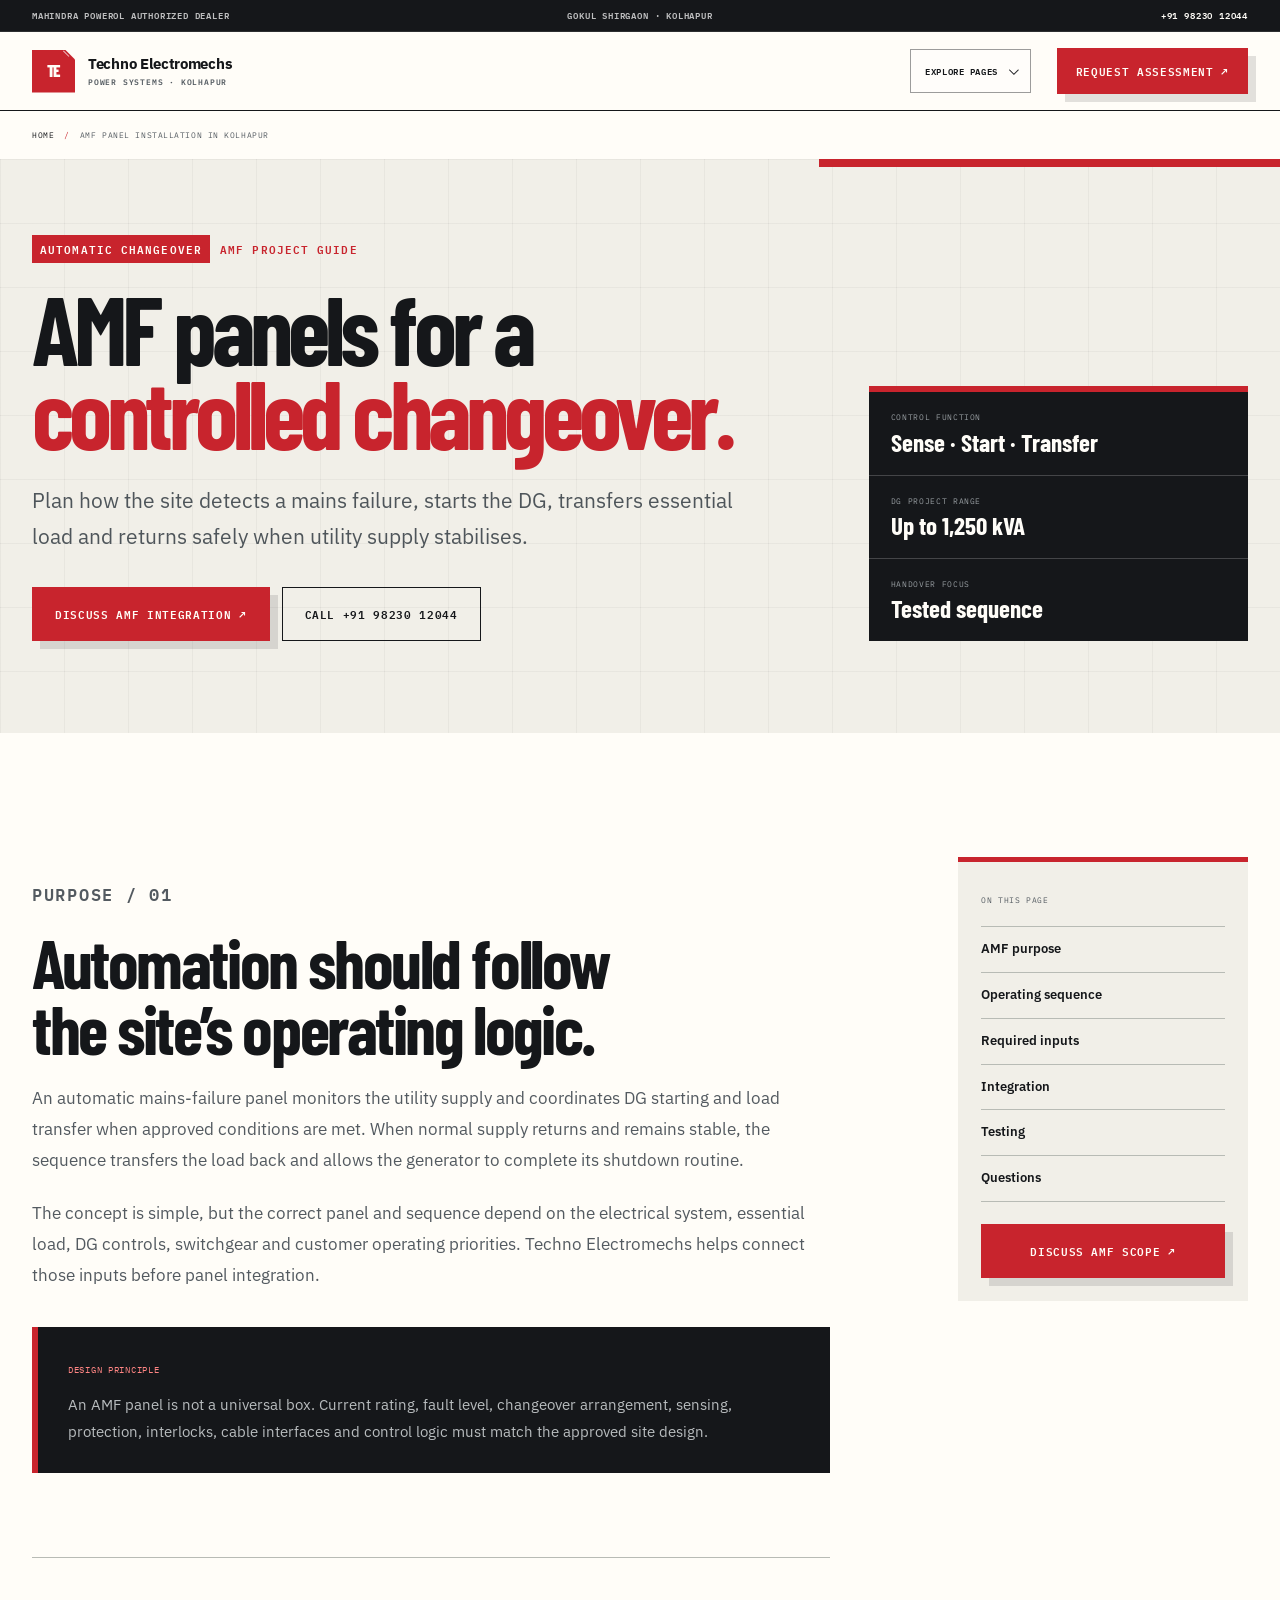
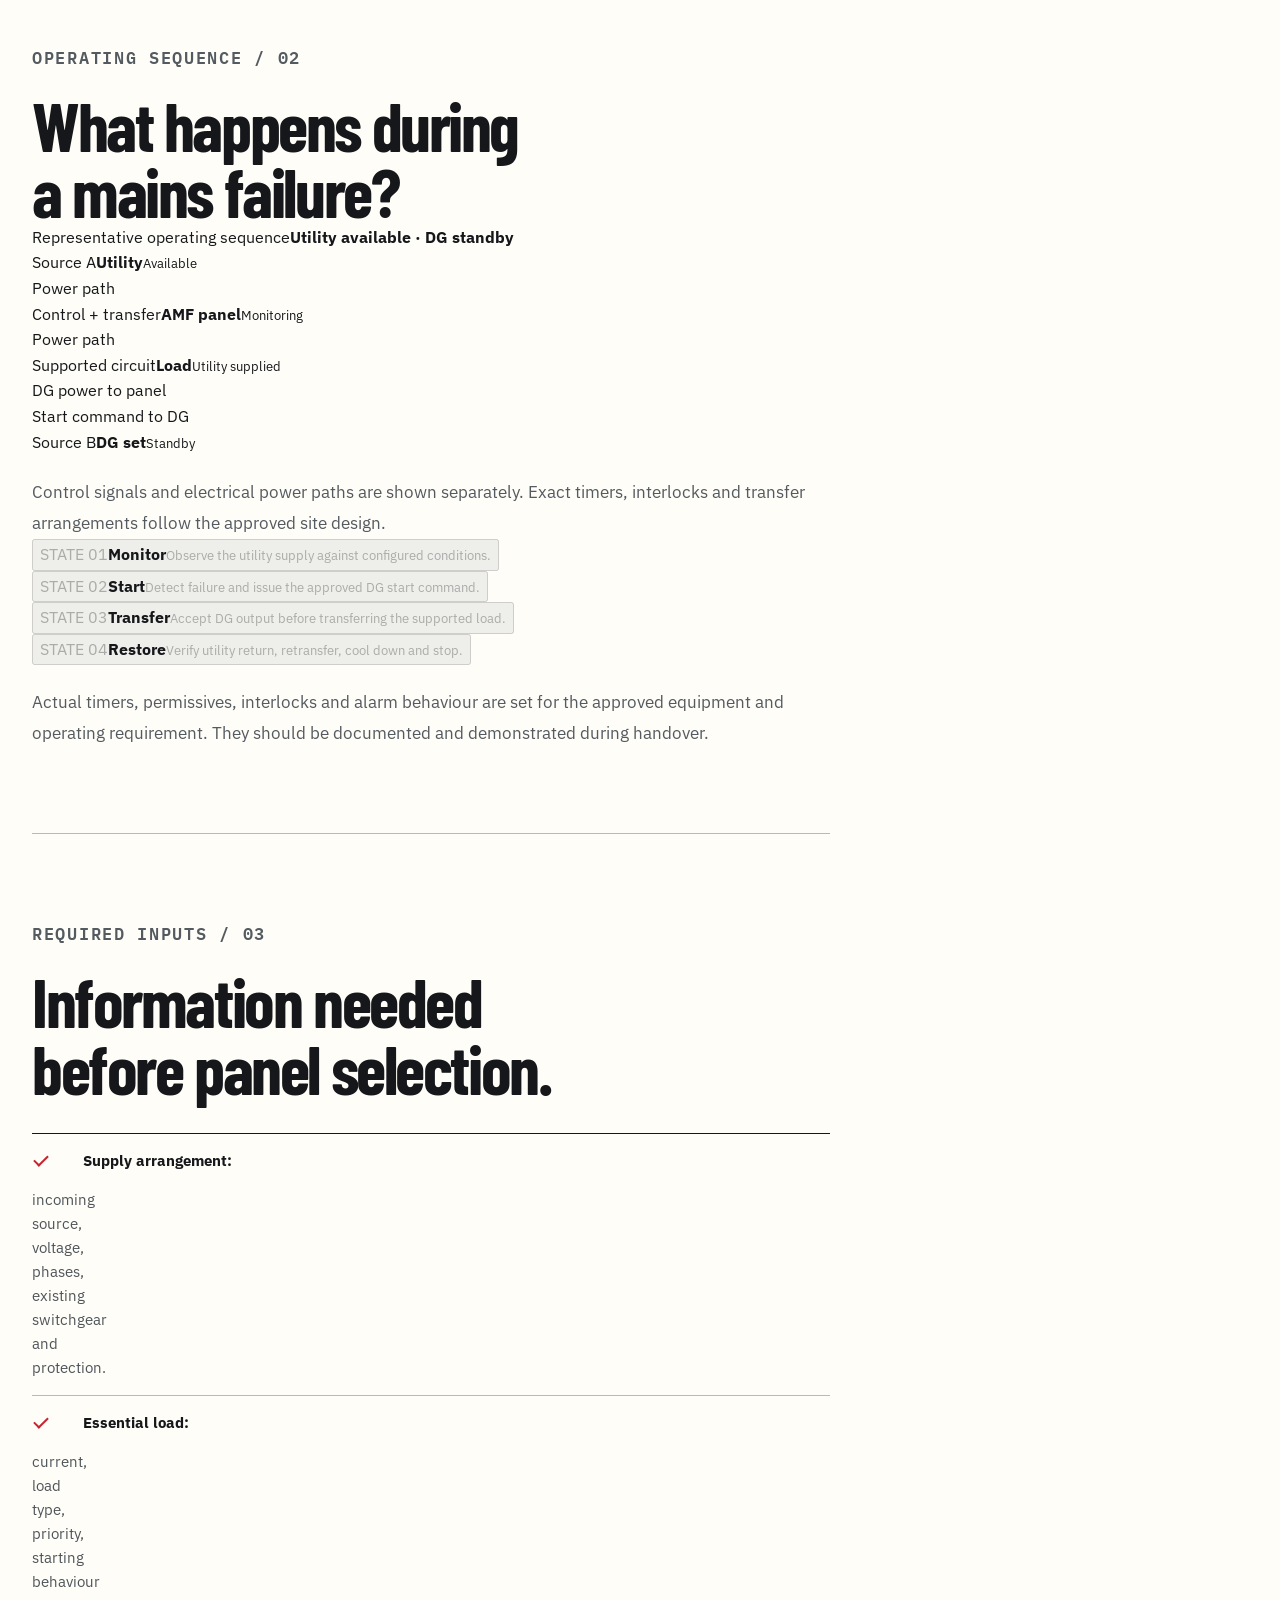
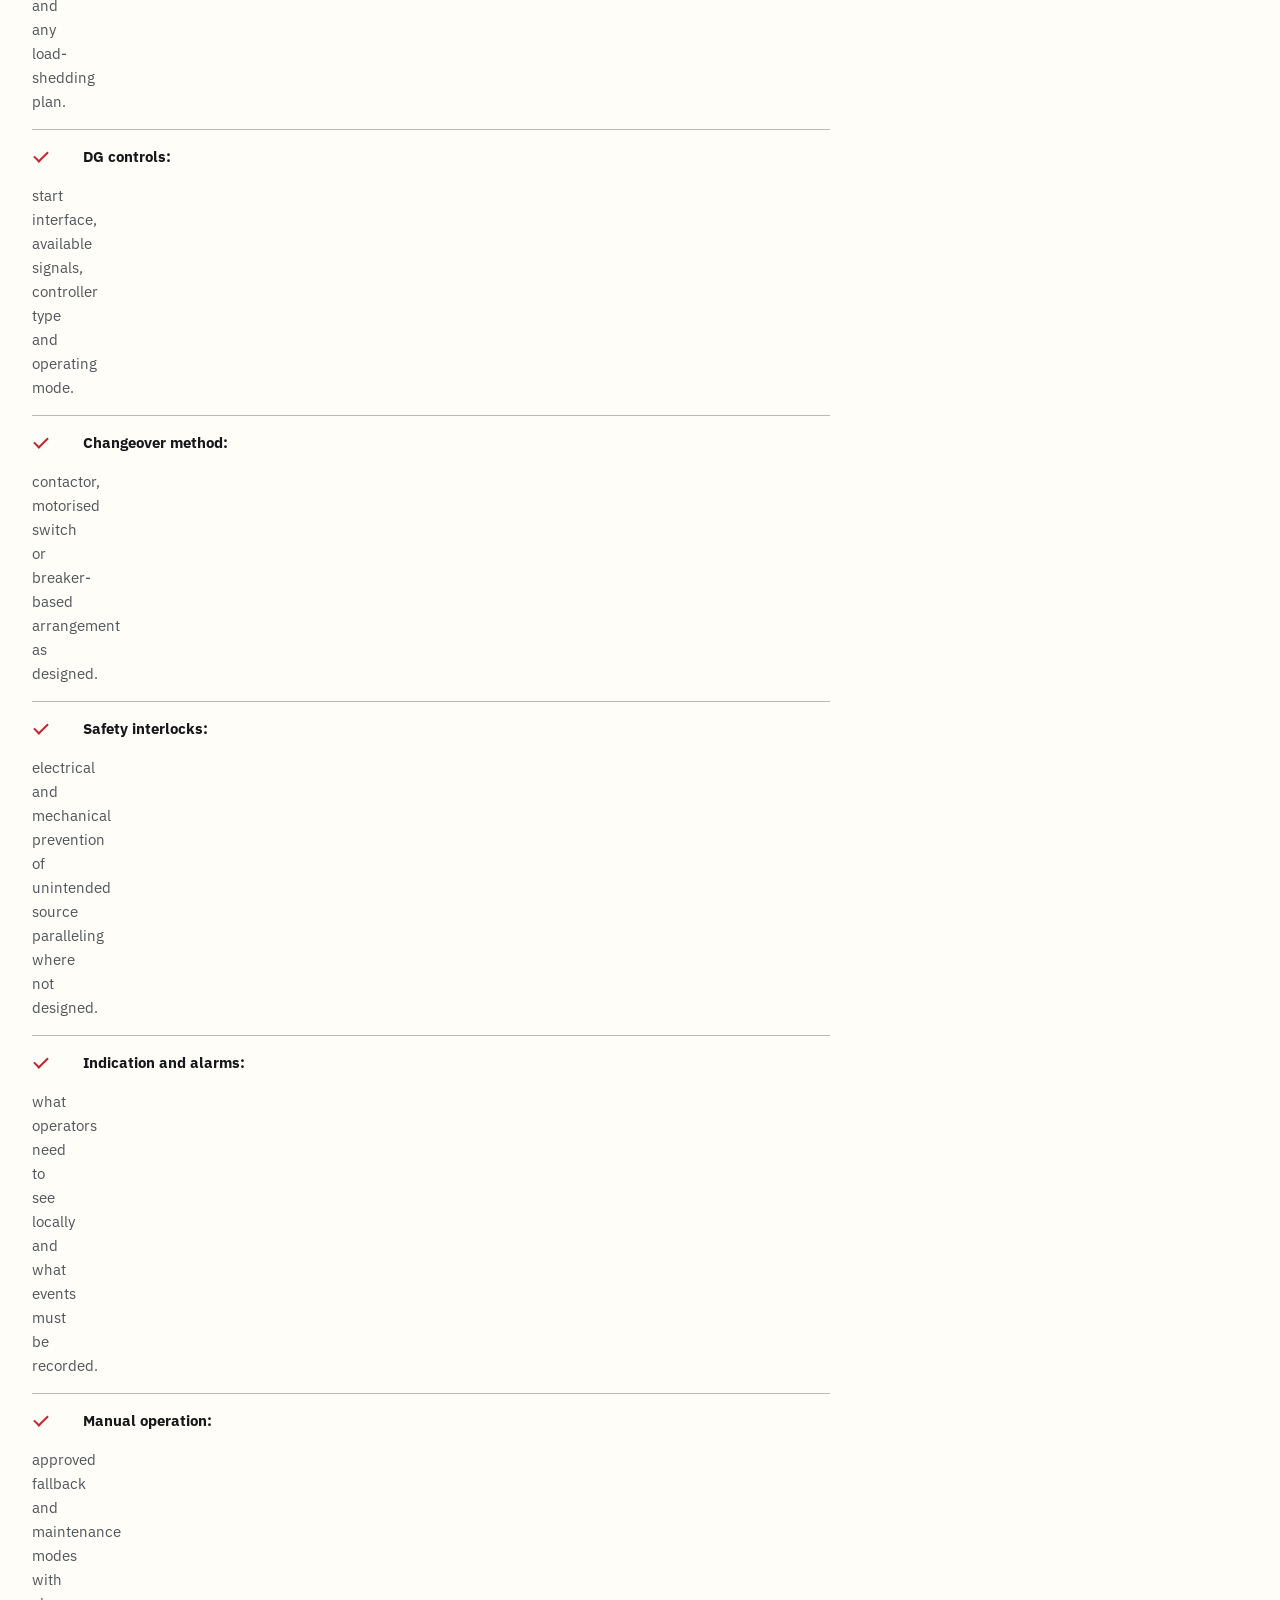
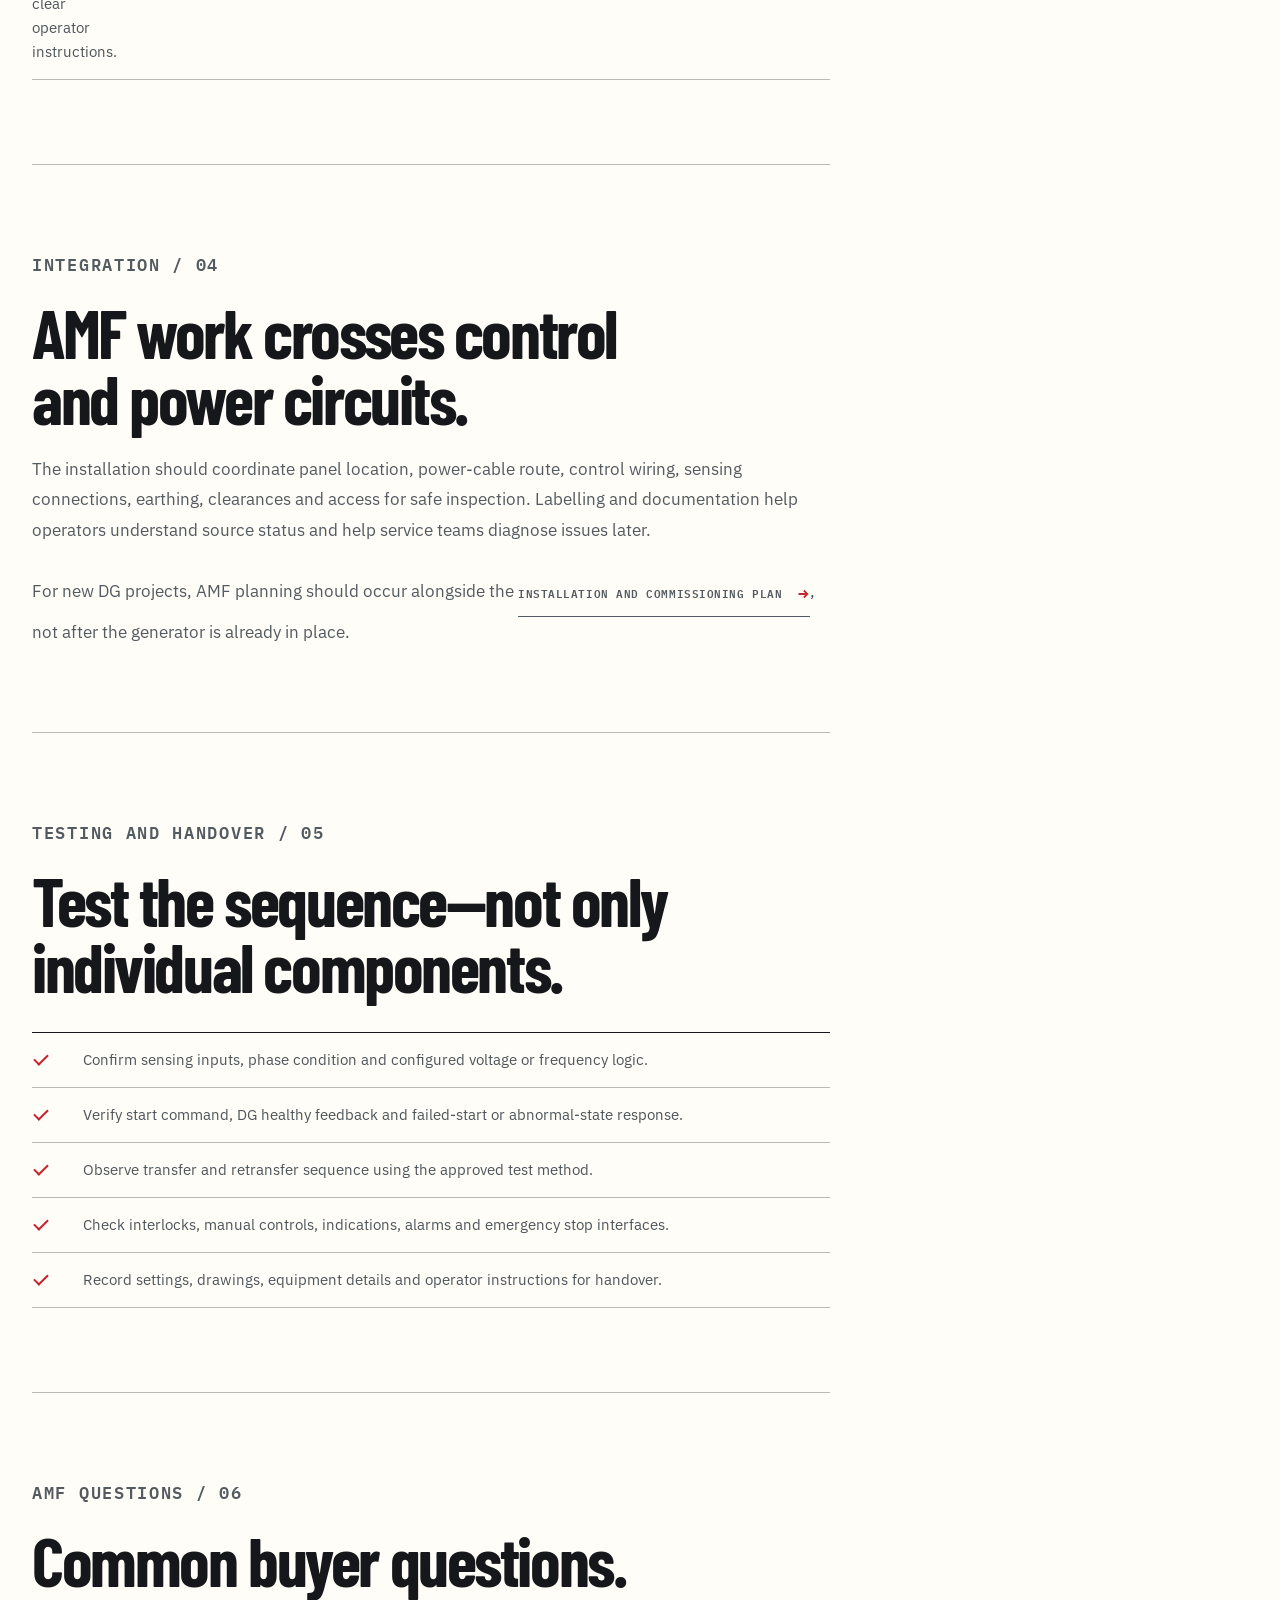
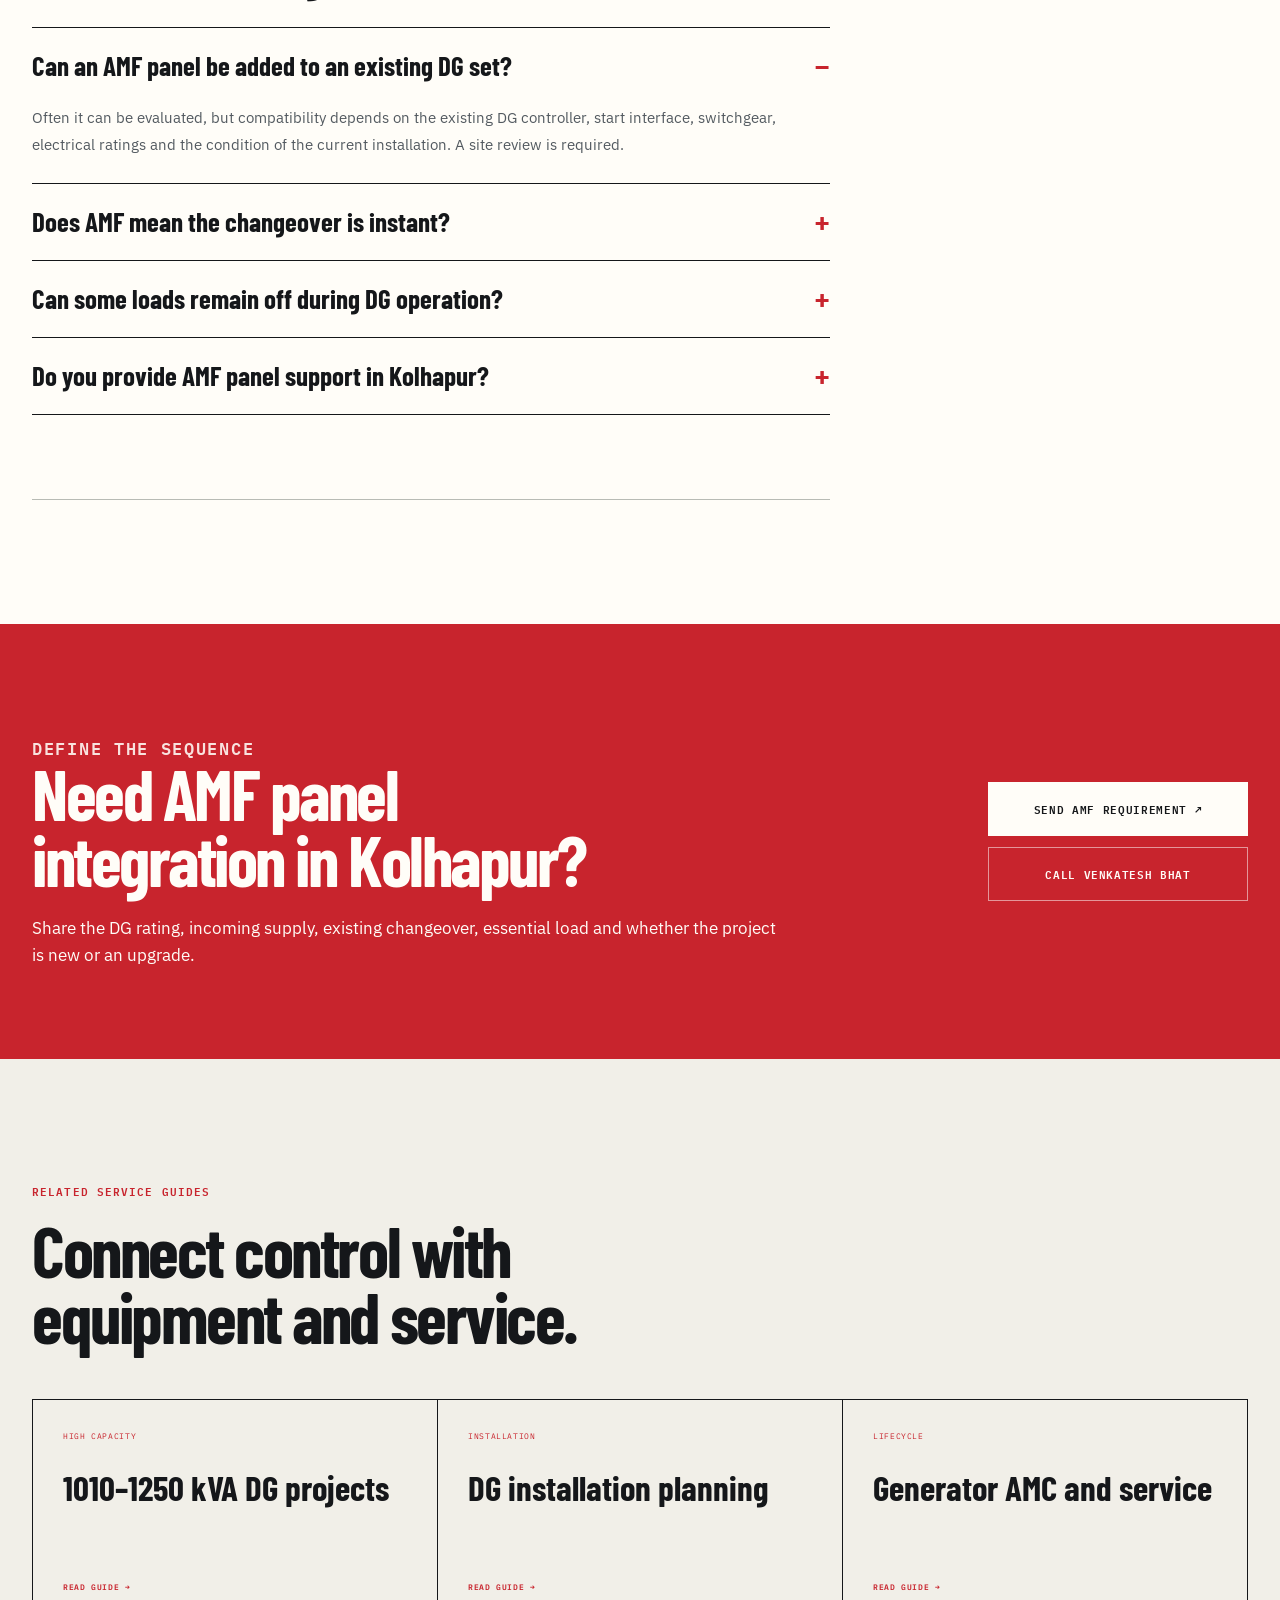
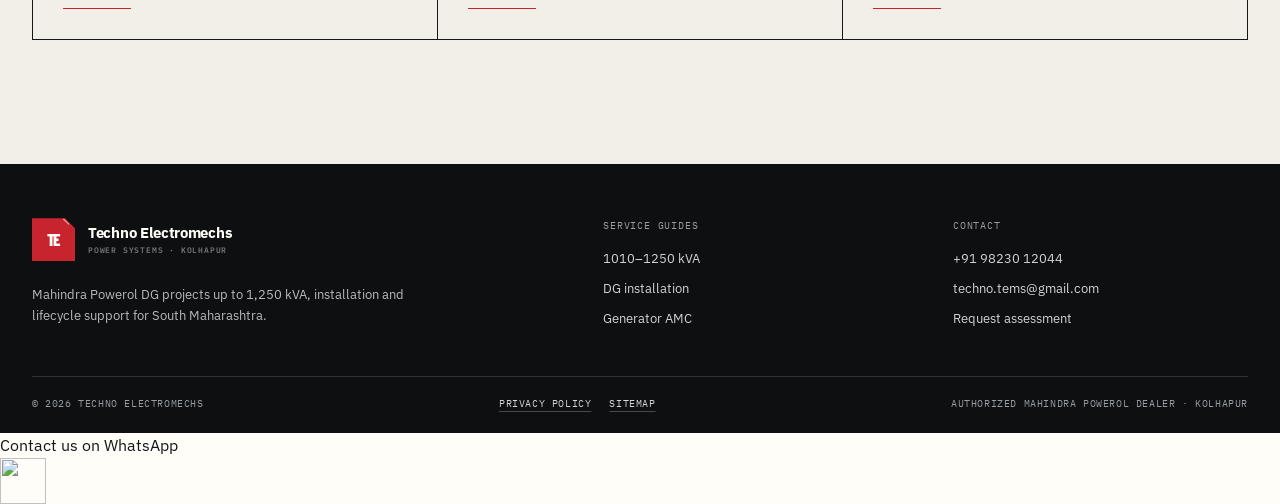
==== commit 0e66d93a: "Add files via upload" ====
--- a/amf-panel-installation-kolhapur.html
+++ b/amf-panel-installation-kolhapur.html
@@ -15,12 +15,21 @@
   <meta property="og:title" content="AMF Panel Installation in Kolhapur" />
   <meta property="og:description" content="Automatic mains-failure and DG changeover planning for dependable backup-power operation." />
   <meta property="og:image" content="https://shrinidhi13.github.io/technoelectromechs/assets/og-image.png" />
+  <meta property="og:image:width" content="1200" />
+  <meta property="og:image:height" content="630" />
+  <meta property="og:image:alt" content="AMF panel planning and installation in Kolhapur by Techno Electromechs" />
   <meta name="twitter:card" content="summary_large_image" />
+  <meta name="twitter:title" content="AMF Panel Installation in Kolhapur" />
+  <meta name="twitter:description" content="Automatic mains-failure and DG changeover planning for dependable backup-power operation." />
+  <meta name="twitter:image" content="https://shrinidhi13.github.io/technoelectromechs/assets/og-image.png" />
+  <meta name="twitter:image:alt" content="AMF panel planning and installation in Kolhapur by Techno Electromechs" />
   <link rel="icon" href="assets/favicon.svg" type="image/svg+xml" />
+  <link rel="manifest" href="site.webmanifest" />
   <link rel="preconnect" href="https://fonts.googleapis.com" />
   <link rel="preconnect" href="https://fonts.gstatic.com" crossorigin />
   <link href="https://fonts.googleapis.com/css2?family=Barlow+Condensed:wght@600;700;800&family=IBM+Plex+Mono:wght@500;600&family=IBM+Plex+Sans:wght@400;500;600;700&display=swap" rel="stylesheet" />
   <link rel="stylesheet" href="assets/styles.css" />
+  <link rel="stylesheet" href="assets/premium.css" />
   <script type="application/ld+json">
   {
     "@context": "https://schema.org",
@@ -90,12 +99,35 @@
       <article class="longform">
         <section id="purpose"><p class="eyebrow">Purpose / 01</p><h2>Automation should follow the site’s operating logic.</h2><p>An automatic mains-failure panel monitors the utility supply and coordinates DG starting and load transfer when approved conditions are met. When normal supply returns and remains stable, the sequence transfers the load back and allows the generator to complete its shutdown routine.</p><p>The concept is simple, but the correct panel and sequence depend on the electrical system, essential load, DG controls, switchgear and customer operating priorities. Techno Electromechs helps connect those inputs before panel integration.</p><div class="content-callout"><span>Design principle</span><p>An AMF panel is not a universal box. Current rating, fault level, changeover arrangement, sensing, protection, interlocks, cable interfaces and control logic must match the approved site design.</p></div></section>
 
-        <section id="sequence"><p class="eyebrow">Operating sequence / 02</p><h2>What happens during a mains failure?</h2><div class="info-grid">
-          <div class="info-card"><span>STATE 01</span><h3>Monitor</h3><p>The controller observes the utility supply against the configured operating conditions.</p></div>
-          <div class="info-card"><span>STATE 02</span><h3>Start</h3><p>After the approved delay and failure logic, the controller issues the DG start command.</p></div>
-          <div class="info-card"><span>STATE 03</span><h3>Transfer</h3><p>Once DG voltage and frequency are acceptable, the essential load transfers according to the design.</p></div>
-          <div class="info-card"><span>STATE 04</span><h3>Restore</h3><p>After stable mains return, the load transfers back and the DG completes cool-down and stop.</p></div>
-        </div><p>Actual timers, permissives, interlocks and alarm behaviour are set for the approved equipment and operating requirement. They should be documented and demonstrated during handover.</p></section>
+        <section id="sequence">
+          <p class="eyebrow">Operating sequence / 02</p>
+          <h2>What happens during a mains failure?</h2>
+          <div class="amf-experience" data-amf-experience data-state="monitor">
+            <div class="amf-visual" role="img" aria-label="Representative AMF sequence. Utility and generator power connect to the transfer panel, while the AMF controller sends a separate start command to the DG. Current state: utility available and DG on standby.">
+              <div class="amf-visual__head"><span>Representative operating sequence</span><strong data-amf-status>Utility available · DG standby</strong></div>
+              <div class="amf-network" aria-hidden="true">
+                <div class="amf-node amf-node--utility"><span>Source A</span><strong>Utility</strong><small data-amf-utility-state>Available</small></div>
+                <div class="amf-connector amf-connector--utility"><span>Power path</span></div>
+                <div class="amf-node amf-node--panel"><span>Control + transfer</span><strong>AMF panel</strong><small data-amf-panel-state>Monitoring</small></div>
+                <div class="amf-connector amf-connector--load"><span>Power path</span></div>
+                <div class="amf-node amf-node--load"><span>Supported circuit</span><strong>Load</strong><small data-amf-load-state>Utility supplied</small></div>
+                <div class="amf-vertical-links">
+                  <div class="amf-connector amf-connector--dg-power"><span>DG power to panel</span></div>
+                  <div class="amf-connector amf-connector--control"><span>Start command to DG</span></div>
+                </div>
+                <div class="amf-node amf-node--dg"><span>Source B</span><strong>DG set</strong><small data-amf-dg-state>Standby</small></div>
+              </div>
+              <p class="amf-visual__note">Control signals and electrical power paths are shown separately. Exact timers, interlocks and transfer arrangements follow the approved site design.</p>
+            </div>
+            <div class="amf-state-controls" role="group" aria-label="Choose an AMF operating state">
+              <button class="amf-state-button is-active" type="button" data-amf-state="monitor" aria-pressed="true" disabled><span>STATE 01</span><strong>Monitor</strong><small>Observe the utility supply against configured conditions.</small></button>
+              <button class="amf-state-button" type="button" data-amf-state="start" aria-pressed="false" disabled><span>STATE 02</span><strong>Start</strong><small>Detect failure and issue the approved DG start command.</small></button>
+              <button class="amf-state-button" type="button" data-amf-state="transfer" aria-pressed="false" disabled><span>STATE 03</span><strong>Transfer</strong><small>Accept DG output before transferring the supported load.</small></button>
+              <button class="amf-state-button" type="button" data-amf-state="restore" aria-pressed="false" disabled><span>STATE 04</span><strong>Restore</strong><small>Verify utility return, retransfer, cool down and stop.</small></button>
+            </div>
+          </div>
+          <p>Actual timers, permissives, interlocks and alarm behaviour are set for the approved equipment and operating requirement. They should be documented and demonstrated during handover.</p>
+        </section>
 
         <section id="inputs"><p class="eyebrow">Required inputs / 03</p><h2>Information needed before panel selection.</h2><ul class="content-list">
           <li><strong>Supply arrangement:</strong> incoming source, voltage, phases, existing switchgear and protection.</li>
@@ -137,11 +169,17 @@
   </main>
 
   <footer class="site-footer"><div class="shell footer-grid"><div class="footer-brand"><a class="brand brand--footer" href="index.html"><span class="brand-mark" aria-hidden="true"><span>TE</span></span><span class="brand-copy"><strong>Techno Electromechs</strong><small>Power systems · Kolhapur</small></span></a><p>Mahindra Powerol DG projects up to 1,250 kVA, installation and lifecycle support for South Maharashtra.</p></div><div class="footer-links"><span>Service guides</span><a href="mahindra-powerol-1010-1250-kva.html">1010–1250 kVA</a><a href="dg-set-installation-kolhapur.html">DG installation</a><a href="generator-amc-service-kolhapur.html">Generator AMC</a></div><div class="footer-links"><span>Contact</span><a href="tel:+919823012044">+91 98230 12044</a><a href="mailto:techno.tems@gmail.com">techno.tems@gmail.com</a><a href="index.html#contact">Request assessment</a></div></div><div class="shell footer-bottom"><span>© 2026 Techno Electromechs</span><nav class="footer-legal" aria-label="Legal and site links"><a href="privacy-policy.html">Privacy policy</a><a href="sitemap.xml">Sitemap</a></nav><span>Authorized Mahindra Powerol dealer · Kolhapur</span></div></footer>
+  <a class="floating-whatsapp" href="https://wa.me/919823012044?text=Hello%20Venkatesh%20Bhat%2C%20I%20need%20help%20with%20a%20DG%20set%20requirement." target="_blank" rel="noopener noreferrer" aria-label="Contact us on WhatsApp — Techno Electromechs" title="Contact us on WhatsApp">
+    <span class="floating-whatsapp__note" aria-hidden="true">Contact us on WhatsApp</span>
+    <img class="floating-whatsapp__icon" src="assets/whatsapp-mark.svg" width="46" height="46" alt="" aria-hidden="true" />
+  </a>
+
   <div class="mobile-actions" aria-label="Quick contact actions">
     <a href="tel:+919823012044" aria-label="Call Techno Electromechs">Call</a>
     <a href="https://wa.me/919823012044?text=Hello%20Venkatesh%20Bhat%2C%20I%20need%20help%20with%20a%20DG%20set%20requirement." target="_blank" rel="noopener noreferrer" aria-label="Discuss a requirement on WhatsApp">WhatsApp</a>
     <a href="index.html#contact">Assessment</a>
   </div>
   <script src="assets/navigation.js" defer></script>
+  <script src="assets/engineering-experience.js" defer></script>
 </body>
 </html>
--- a/assets/styles.css
+++ b/assets/styles.css
@@ -2,21 +2,25 @@
   --ink: #15171a;
   --ink-soft: #202328;
   --graphite: #2b2f34;
-  --steel: #666d73;
-  --steel-light: #92999d;
+  --steel: #565d63;
+  --steel-light: #737b80;
   --paper: #f1efe8;
   --paper-deep: #e8e5dc;
   --white: #fffdf8;
-  --line: #c8cbc6;
+  --line: #b8bbb5;
   --line-dark: rgba(255, 255, 255, 0.2);
-  --red: #d62c32;
-  --red-dark: #a91620;
+  --red: #c8242d;
+  --red-dark: #94131a;
+  --red-on-dark: #f14b54;
+  --focus: #c8242d;
+  --on-dark-muted: #b8bcbe;
+  --on-dark-subtle: #979da1;
   --amber: #e4a12d;
   --green: #2e8f57;
   --display: "Barlow Condensed", "Arial Narrow", sans-serif;
   --sans: "IBM Plex Sans", Arial, sans-serif;
   --mono: "IBM Plex Mono", Consolas, monospace;
-  --max: 1380px;
+  --max: 1320px;
   --header-height: 78px;
   --ease: cubic-bezier(.2, .75, .25, 1);
 }
@@ -50,7 +54,7 @@
 ::selection { color: var(--white); background: var(--red); }
 
 :focus-visible {
-  outline: 3px solid var(--amber);
+  outline: 3px solid var(--focus);
   outline-offset: 4px;
 }
 
@@ -127,9 +131,9 @@
 }
 
 h2 {
-  font-size: clamp(52px, 6.2vw, 92px);
+  font-size: clamp(48px, 5.5vw, 82px);
   font-weight: 700;
-  line-height: .92;
+  line-height: .94;
   letter-spacing: -.035em;
 }
 
@@ -147,10 +151,12 @@
   font-weight: 600;
   letter-spacing: .06em;
   text-transform: uppercase;
+  touch-action: manipulation;
   transition: color .22s var(--ease), background .22s var(--ease), border-color .22s var(--ease), transform .22s var(--ease);
 }
 
-.button:hover { transform: translateY(-2px); }
+.button:hover { transform: none; }
+.button:active { transform: translate(1px, 1px); }
 .button span { font-size: 16px; line-height: 1; }
 
 .button--primary {
@@ -328,7 +334,7 @@
 .page-menu { position: relative; z-index: 60; }
 
 .page-menu summary {
-  min-height: 40px;
+  min-height: 44px;
   display: inline-flex;
   align-items: center;
   gap: 11px;
@@ -470,6 +476,7 @@
 }
 
 .menu-close {
+  min-height: 44px;
   display: inline-flex;
   align-items: center;
   gap: 10px;
@@ -499,7 +506,7 @@
 }
 
 .mobile-menu nav a span {
-  color: var(--red);
+  color: var(--red-on-dark);
   font-family: var(--mono);
   font-size: 10px;
   letter-spacing: .08em;
@@ -517,7 +524,12 @@
   text-transform: uppercase;
 }
 
-.mobile-menu__contact a { color: var(--white); }
+.mobile-menu__contact a {
+  min-height: 44px;
+  display: inline-flex;
+  align-items: center;
+  color: var(--white);
+}
 
 .mobile-menu__pages { margin-top: 38px; }
 .mobile-menu__pages > .mono-label { color: rgba(255,255,255,.48); }
@@ -1263,7 +1275,7 @@
 .form-grid label > span { display: block; margin-bottom: 7px; color: var(--steel); font-family: var(--mono); font-size: 8px; font-weight: 600; letter-spacing: .08em; text-transform: uppercase; }
 .form-grid input, .form-grid select, .form-grid textarea { width: 100%; border: 0; border-radius: 0; outline: 0; color: var(--ink); background: transparent; font-size: 15px; }
 .form-grid textarea { display: block; resize: vertical; min-height: 90px; }
-.form-grid input::placeholder, .form-grid textarea::placeholder { color: #989c9b; }
+.form-grid input::placeholder, .form-grid textarea::placeholder { color: var(--steel); }
 .form-grid label:focus-within { box-shadow: inset 4px 0 0 var(--red); background: var(--white); }
 .privacy-note { margin: 17px 20px; color: var(--steel); font-size: 11px; line-height: 1.55; }
 .button--submit { width: calc(100% - 40px); margin: 0 20px 20px; }
@@ -1378,6 +1390,129 @@
 }
 
 .toast.is-visible { opacity: 1; transform: translateY(0); }
+
+/* 2026 UI/UX refresh: shared interaction and readability rules */
+a,
+button,
+summary,
+input,
+select,
+textarea { touch-action: manipulation; }
+
+.desktop-nav > a,
+.text-action,
+.arrow-link {
+  min-height: 44px;
+  align-items: center;
+}
+
+.desktop-nav > a,
+.text-action { display: inline-flex; }
+
+.arrow-link {
+  padding-block: 8px;
+  padding-bottom: 7px;
+}
+
+.button:focus-visible,
+.page-menu summary:focus-visible,
+.menu-toggle:focus-visible,
+.menu-close:focus-visible,
+.mobile-actions a:focus-visible {
+  position: relative;
+  z-index: 2;
+}
+
+.form-grid input:focus-visible,
+.form-grid select:focus-visible,
+.form-grid textarea:focus-visible {
+  outline: 3px solid var(--focus);
+  outline-offset: 5px;
+}
+
+.form-grid input:user-invalid,
+.form-grid select:user-invalid,
+.form-grid textarea:user-invalid {
+  box-shadow: inset 4px 0 0 var(--red);
+}
+
+.form-instruction {
+  margin: 20px 20px 0;
+  color: var(--steel);
+  font-size: 13px;
+  line-height: 1.6;
+}
+
+.form-instruction strong { color: var(--ink); }
+.privacy-note { font-size: 12px; }
+
+.content-list li::before {
+  content: "";
+  width: 8px;
+  height: 14px;
+  align-self: start;
+  margin: 3px 0 0 5px;
+  border-right: 2px solid var(--red);
+  border-bottom: 2px solid var(--red);
+  transform: rotate(45deg);
+}
+
+.coverage-copy > p,
+.contact-intro > p,
+.page-cta p,
+.content-callout p,
+.location-details address,
+.footer-brand > p { color: var(--on-dark-muted); }
+
+.direct-contact span,
+.project-facts dt,
+.footer-links > span,
+.footer-status p,
+.footer-bottom { color: var(--on-dark-subtle); }
+
+.page-cta .eyebrow {
+  color: var(--white);
+  opacity: .86;
+}
+
+.footer-links a,
+.footer-legal a { color: #d2d4d5; }
+
+.footer-bottom {
+  font-size: 10px;
+  line-height: 1.5;
+}
+
+.page-menu__head > span,
+.page-menu__index,
+.project-facts dt,
+.direct-contact span,
+.footer-links > span { font-size: 10px; }
+
+.related-card,
+.guide-card,
+.page-menu__link {
+  transition-duration: .2s;
+}
+
+@media (hover: none) {
+  .button:hover,
+  .guide-card:hover,
+  .page-menu__link:hover,
+  .related-card:hover { transform: none; }
+}
+
+@media (prefers-contrast: more) {
+  :root {
+    --steel: #3f454a;
+    --line: #777c78;
+  }
+
+  .utility-bar,
+  .coverage-section,
+  .contact-section,
+  .site-footer { color: #fff; }
+}
 
 /* Progressive enhancement */
 .js .reveal {
@@ -1455,7 +1590,7 @@
   .brand-mark { width: 39px; height: 39px; }
   .brand-copy strong { font-size: 14px; }
   .brand-copy small { font-size: 7px; }
-  .menu-toggle { width: 43px; height: 43px; }
+  .menu-toggle { width: 44px; height: 44px; }
   .mobile-menu { padding-inline: 20px; }
   .mobile-menu__contact { display: grid; }
   .mobile-page-grid { grid-template-columns: 1fr; }
@@ -1782,7 +1917,7 @@
   .subpage-nav-row .brand-copy small { display: none; }
   .subpage-links { gap: 10px; }
   .subpage-links .button { display: none; }
-  .page-menu summary { min-height: 43px; padding-inline: 12px; }
+  .page-menu summary { min-height: 44px; padding-inline: 12px; }
   .page-menu summary > span:first-child { font-size: 0; }
   .page-menu summary > span:first-child::after { content: "Pages"; font-size: 9px; }
   .page-menu__panel { position: fixed; top: 107px; left: 14px; right: 14px; width: auto; max-height: calc(100dvh - 121px); overflow-y: auto; overscroll-behavior: contain; }
@@ -1816,3 +1951,132 @@
 @media (max-width: 420px) {
   .subpage-nav-row .brand-copy { display: none; }
 }
+
+/* Requirement routing and final cascade-safe refinements */
+.decision-strip {
+  display: grid;
+  grid-template-columns: minmax(280px, .7fr) minmax(0, 1.3fr);
+  margin-top: 30px;
+  margin-bottom: 96px;
+  background: var(--white);
+  border: 1px solid var(--ink);
+  box-shadow: 10px 10px 0 rgba(21, 23, 26, .08);
+}
+
+.decision-strip__intro {
+  padding: clamp(28px, 3.4vw, 48px);
+  border-right: 1px solid var(--ink);
+}
+
+.decision-strip__intro h2 {
+  max-width: 430px;
+  margin-top: 16px;
+  font-size: clamp(42px, 4.4vw, 62px);
+  line-height: .94;
+}
+
+.decision-strip__intro > p:last-child {
+  max-width: 480px;
+  margin: 20px 0 0;
+  color: var(--steel);
+  font-size: 15px;
+  line-height: 1.7;
+}
+
+.decision-grid {
+  display: grid;
+  grid-template-columns: 1fr 1fr;
+}
+
+.decision-grid a {
+  min-height: 148px;
+  display: grid;
+  align-content: center;
+  gap: 7px;
+  padding: 25px 28px;
+  border-right: 1px solid var(--line);
+  border-bottom: 1px solid var(--line);
+  transition: color .2s var(--ease), background .2s var(--ease), box-shadow .2s var(--ease);
+}
+
+.decision-grid a:nth-child(even) { border-right: 0; }
+.decision-grid a:nth-child(n+3) { border-bottom: 0; }
+.decision-grid a:hover { color: var(--white); background: var(--ink); box-shadow: inset 5px 0 0 var(--red); }
+.decision-grid a:focus-visible { z-index: 2; }
+.decision-grid span { color: var(--red); font-family: var(--mono); font-size: 10px; font-weight: 600; letter-spacing: .08em; }
+.decision-grid strong { font-family: var(--display); font-size: clamp(29px, 2.6vw, 38px); line-height: 1; }
+.decision-grid small { color: var(--steel); font-size: 13px; line-height: 1.45; }
+.decision-grid a:hover small { color: var(--on-dark-muted); }
+
+.content-list li::before {
+  content: "";
+  width: 8px;
+  height: 14px;
+  align-self: start;
+  margin: 3px 0 0 5px;
+  border-right: 2px solid var(--red);
+  border-bottom: 2px solid var(--red);
+  transform: rotate(45deg);
+}
+
+.project-facts dt,
+.direct-contact span,
+.footer-links > span,
+.footer-status p,
+.footer-bottom { color: var(--on-dark-subtle); }
+
+.coverage-copy > p,
+.contact-intro > p,
+.page-cta p,
+.content-callout p,
+.location-details address,
+.footer-brand > p { color: var(--on-dark-muted); }
+
+.page-cta p { color: var(--white); opacity: 1; }
+.page-cta .eyebrow { color: var(--white); opacity: .88; }
+.longform h2 { font-size: clamp(46px, 5.4vw, 72px); line-height: .96; }
+.subpage-hero h1 { font-size: clamp(64px, 7.6vw, 112px); line-height: .86; }
+.info-card { min-height: 178px; }
+
+@media (max-width: 1040px) {
+  .decision-strip { grid-template-columns: 1fr; margin-bottom: 72px; }
+  .decision-strip__intro { border-right: 0; border-bottom: 1px solid var(--ink); }
+}
+
+@media (max-width: 700px) {
+  body { padding-bottom: calc(68px + env(safe-area-inset-bottom)); }
+  h2 { font-size: clamp(44px, 13vw, 60px); line-height: .96; }
+  .hero h1 { font-size: clamp(50px, 14.5vw, 62px); line-height: .9; }
+  .subpage-hero h1 { font-size: clamp(52px, 15vw, 68px); line-height: .9; }
+  .longform h2 { font-size: clamp(43px, 12.5vw, 58px); }
+  .longform h3 { font-size: clamp(29px, 8vw, 38px); }
+  .decision-strip { margin-top: 20px; margin-bottom: 64px; box-shadow: 7px 7px 0 rgba(21, 23, 26, .08); }
+  .decision-strip__intro { padding: 28px 22px; }
+  .decision-strip__intro h2 { font-size: 48px; }
+  .decision-grid { grid-template-columns: 1fr; }
+  .decision-grid a { min-height: 112px; border-right: 0; border-bottom: 1px solid var(--line); padding: 20px 22px; }
+  .decision-grid a:nth-child(n+3) { border-bottom: 1px solid var(--line); }
+  .decision-grid a:last-child { border-bottom: 0; }
+  .footer-links a { min-height: 44px; display: flex; align-items: center; }
+  .mobile-actions {
+    min-height: calc(68px + env(safe-area-inset-bottom));
+    height: auto;
+    grid-template-columns: repeat(3, 1fr);
+    padding-bottom: env(safe-area-inset-bottom);
+  }
+  .mobile-actions a { min-height: 68px; padding: 8px 5px; border-right: 1px solid rgba(255,255,255,.2); text-align: center; }
+  .mobile-actions a:nth-child(2) { background: var(--ink-soft); }
+  .mobile-actions a:last-child { border-right: 0; background: var(--red); }
+  .toast { bottom: calc(82px + env(safe-area-inset-bottom)); }
+}
+
+@media (max-width: 370px) {
+  .brand-copy small { display: none; }
+  .mobile-actions a { font-size: 9px; }
+}
+
+@media (min-width: 1041px) {
+  .hero-grid { grid-template-columns: minmax(0, .96fr) minmax(520px, 1.04fr); gap: clamp(48px, 5.2vw, 82px); }
+  .hero h1 { max-width: 720px; font-size: clamp(66px, 5.8vw, 84px); line-height: .88; }
+  .hero-copy { padding-top: 12px; }
+}
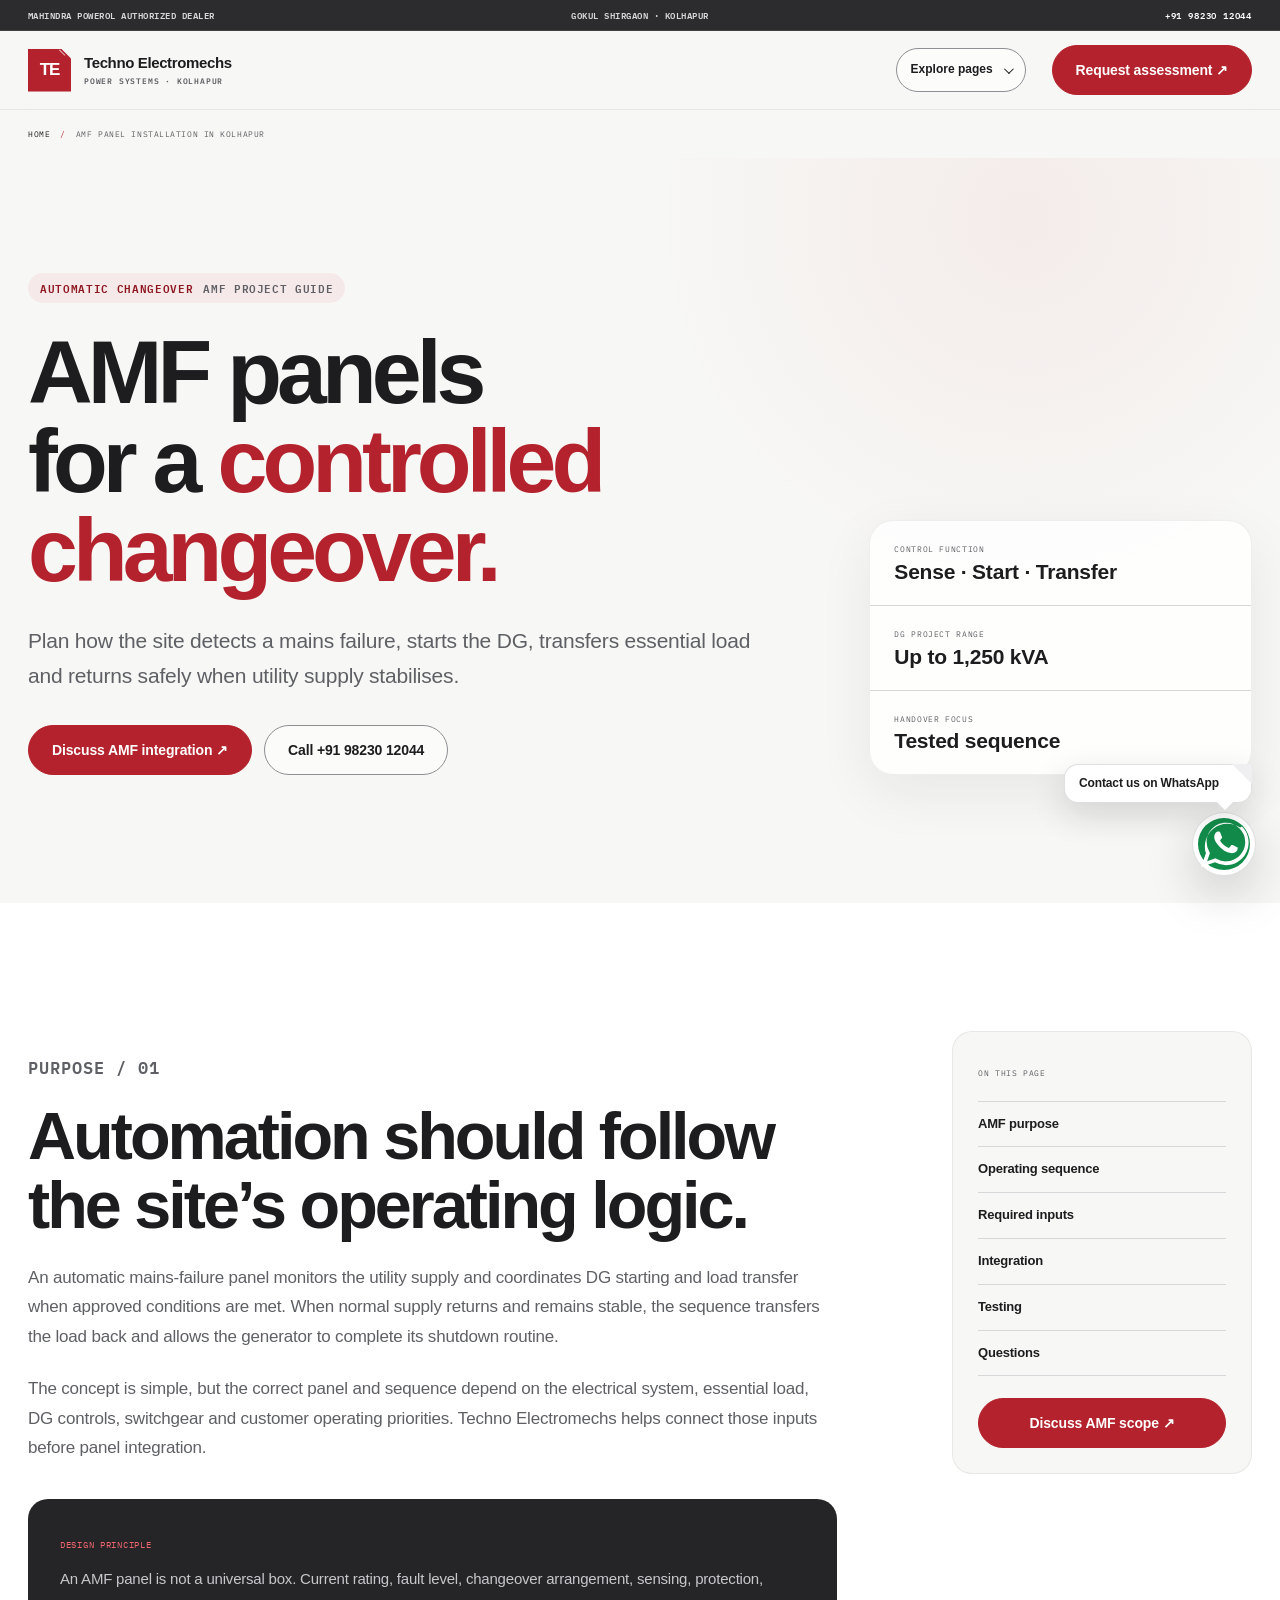
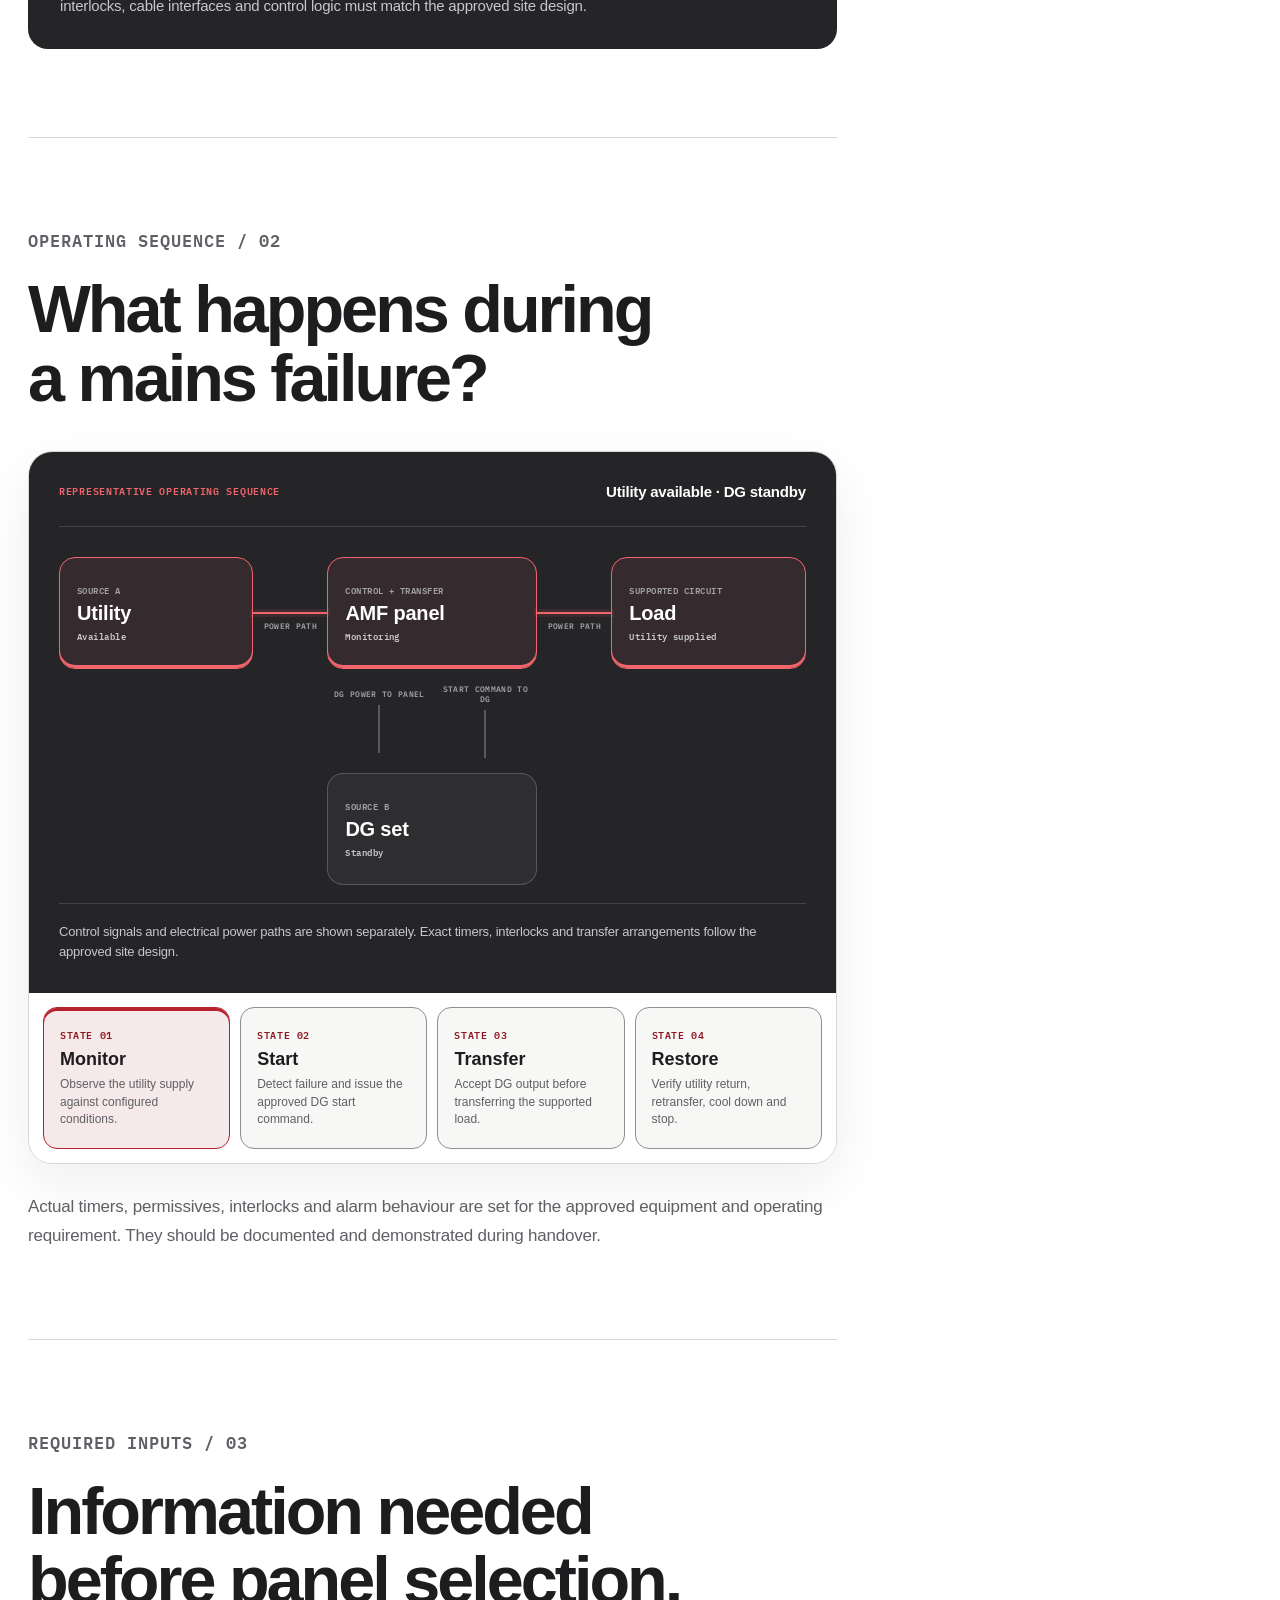
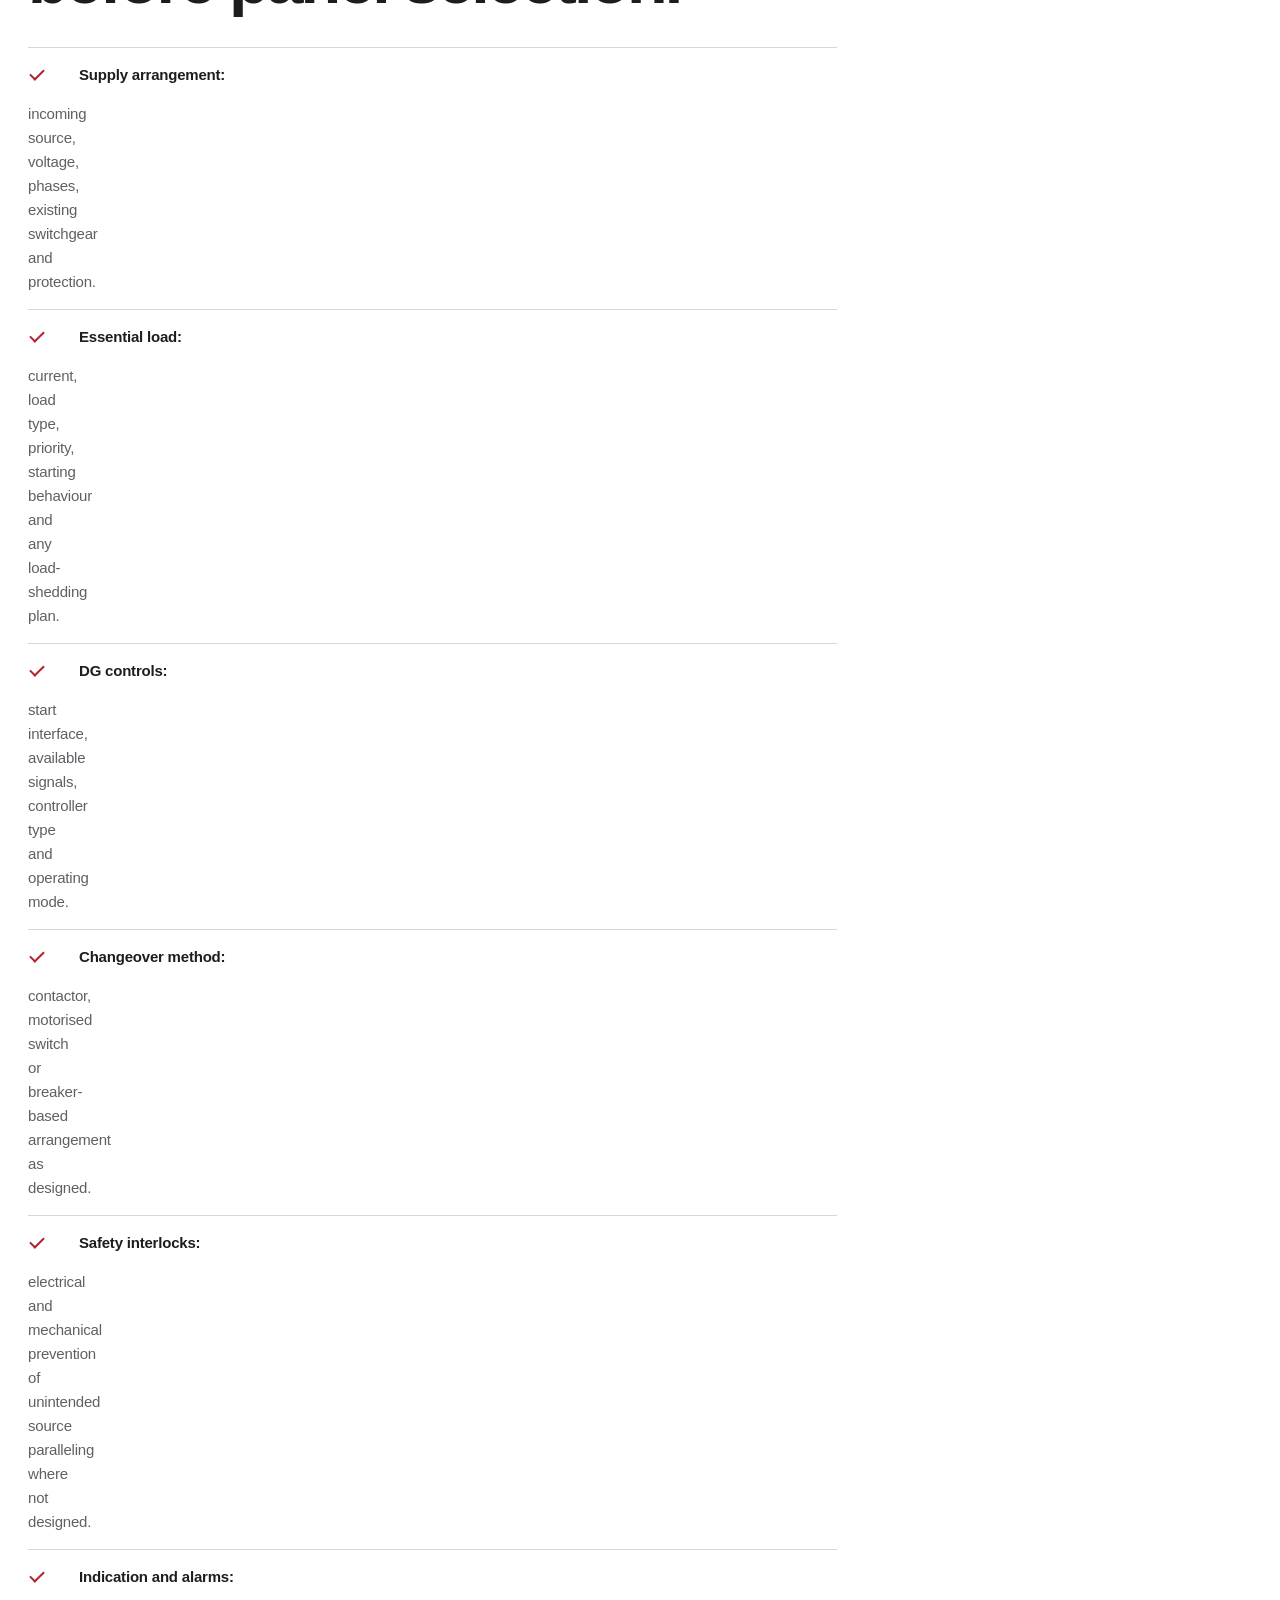
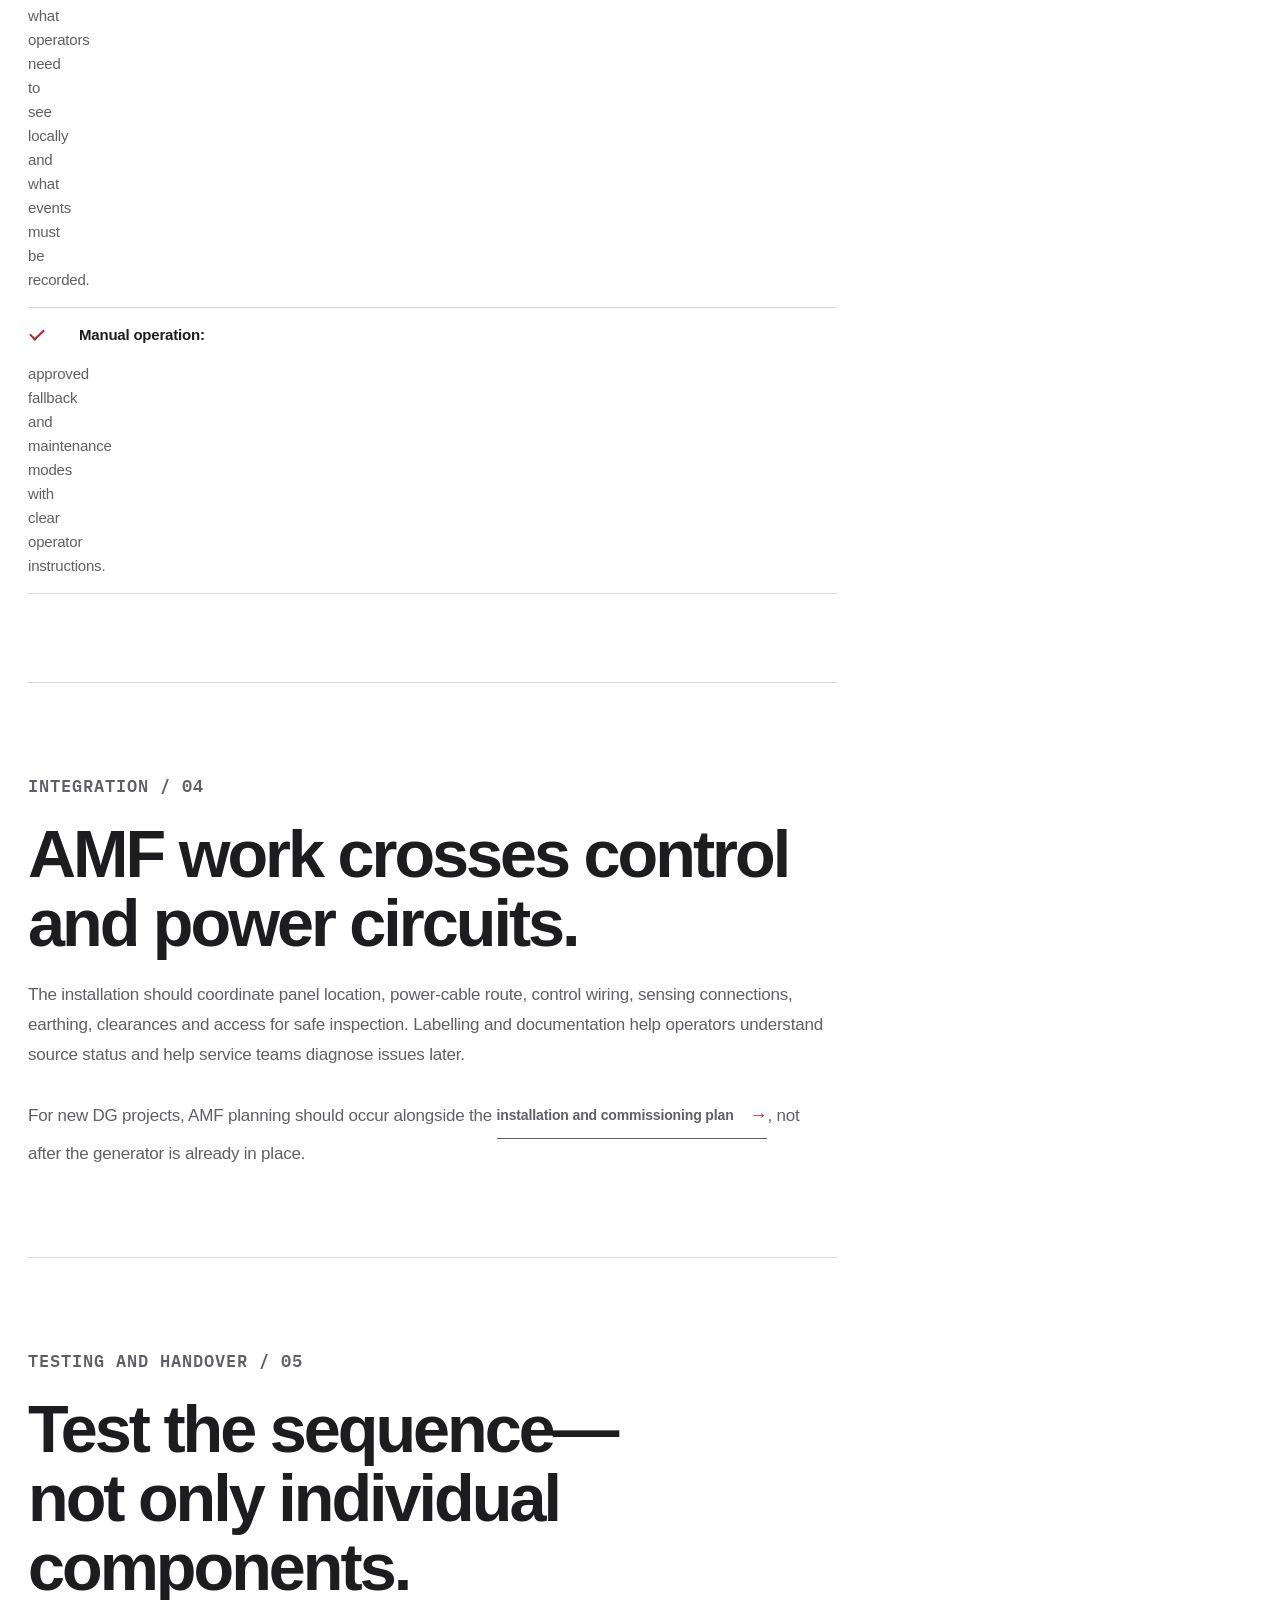
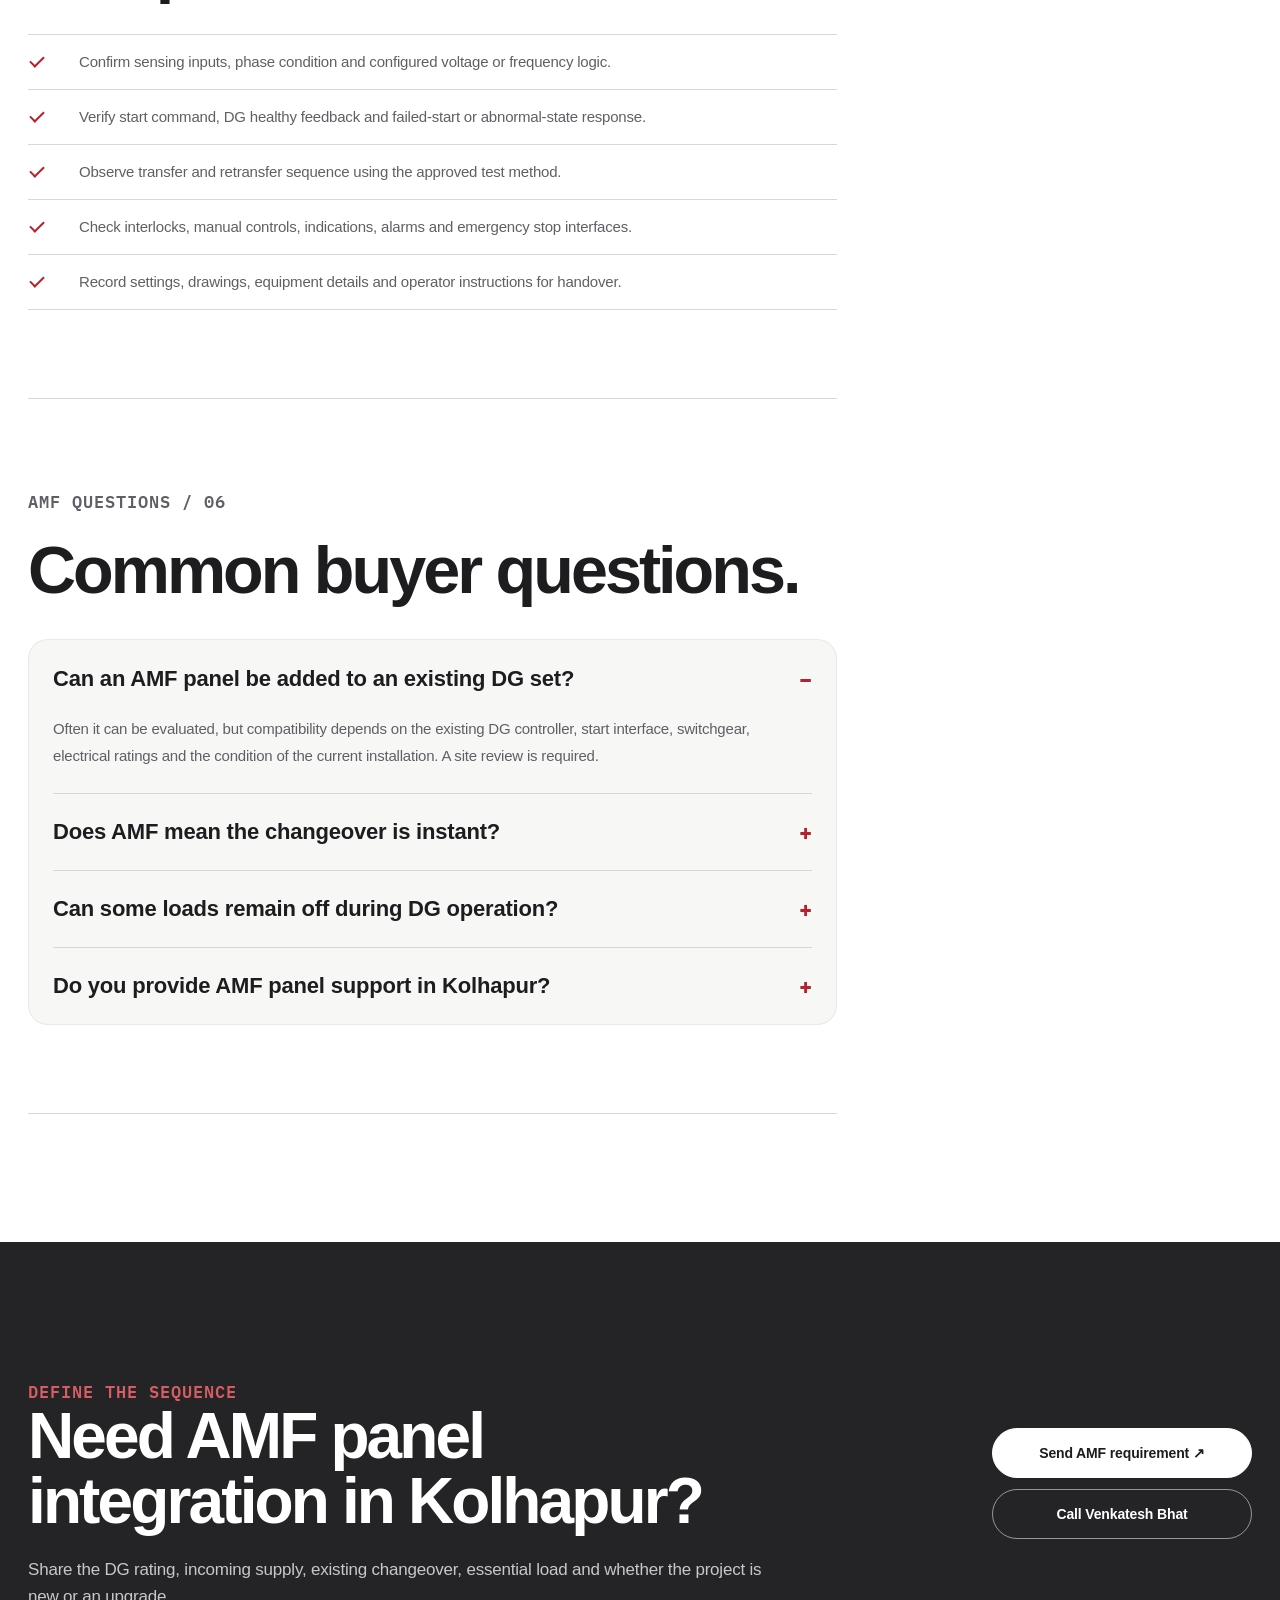
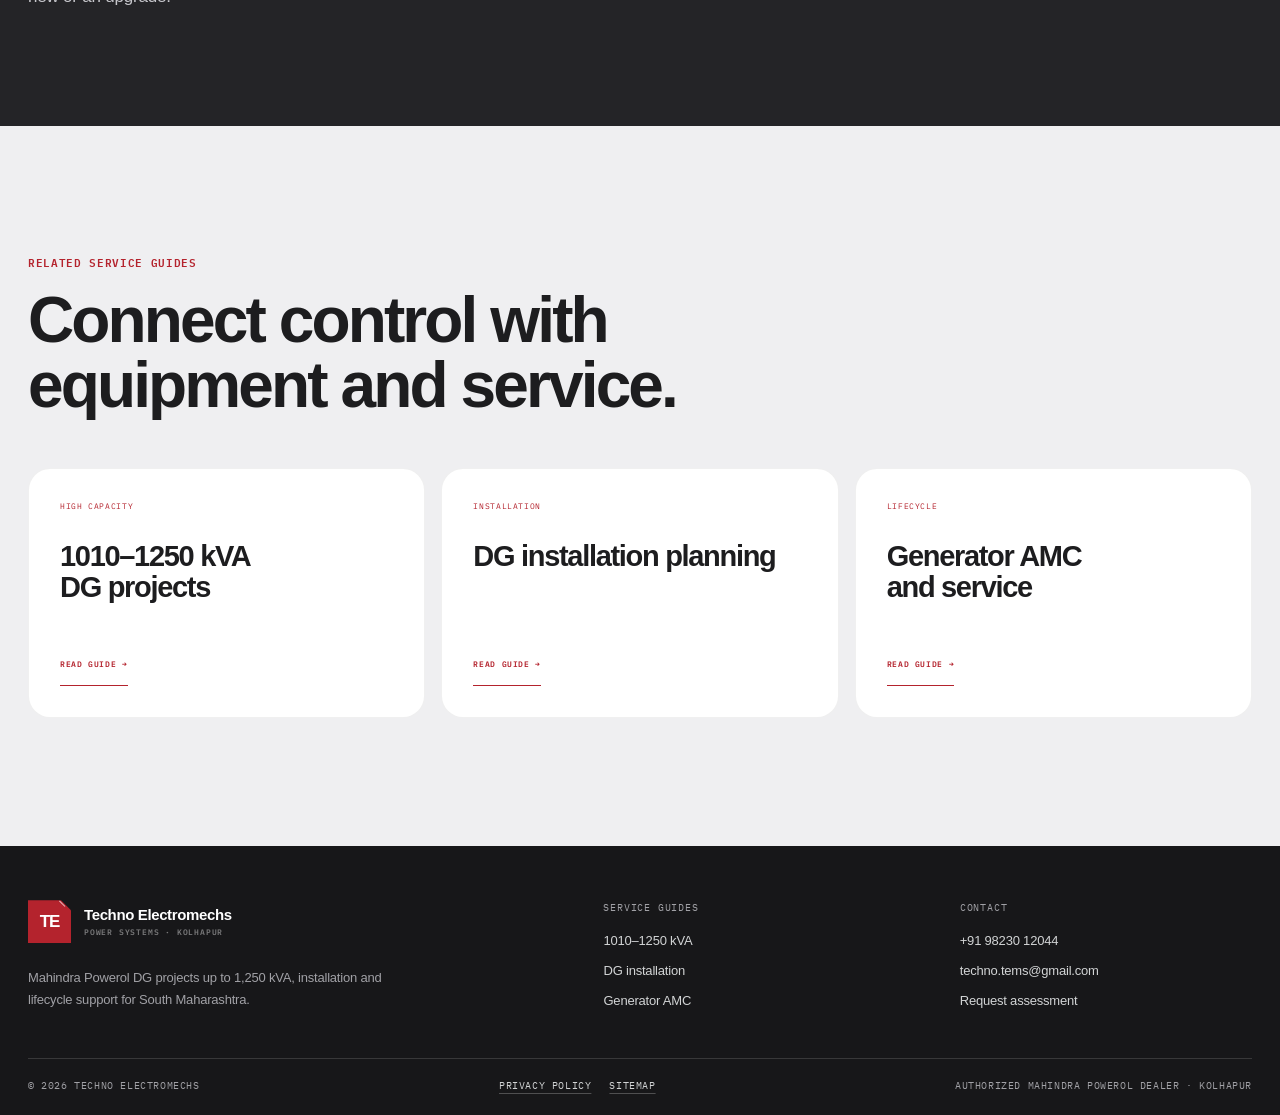
==== commit 42aedeed: "Install and Configure Vercel Web Analytics ## Vercel Web Analytics Installation - Implementation Rep" ====
--- a/amf-panel-installation-kolhapur.html
+++ b/amf-panel-installation-kolhapur.html
@@ -61,6 +61,12 @@
     ]
   }
   </script>
+
+  <!-- Vercel Web Analytics -->
+  <script>
+    window.va = window.va || function () { (window.vaq = window.vaq || []).push(arguments); };
+  </script>
+  <script defer src="/_vercel/insights/script.js"></script>
 </head>
 <body class="service-page">
   <a class="skip-link" href="#main-content">Skip to main content</a>
--- a/assets/premium.css
+++ b/assets/premium.css
@@ -0,0 +1,1923 @@
+/* Calm premium industrial theme
+   Additive visual layer: public content, URLs, schema and behaviour remain in the base files. */
+
+:root {
+  --ink: #1d1d1f;
+  --ink-soft: #28282a;
+  --graphite: #3a3a3c;
+  --steel: #5f6065;
+  --steel-light: #717177;
+  --paper: #f7f7f5;
+  --paper-deep: #efeff1;
+  --white: #ffffff;
+  --line: #d7d7d9;
+  --line-control: #8e8e93;
+  --line-dark: rgba(255, 255, 255, .16);
+  --red: #b4232d;
+  --red-dark: #8f1720;
+  --red-soft: #f6e9ea;
+  --red-on-dark: #f2656d;
+  --focus: #b4232d;
+  --on-dark-muted: #c7c7cc;
+  --on-dark-subtle: #a1a1a6;
+  --display: -apple-system, BlinkMacSystemFont, "Segoe UI", Arial, sans-serif;
+  --sans: -apple-system, BlinkMacSystemFont, "Segoe UI", Arial, sans-serif;
+  --max: 1240px;
+  --radius-card: 28px;
+  --radius-small: 16px;
+  --shadow-soft: 0 24px 70px rgba(29, 29, 31, .08);
+  --ease: cubic-bezier(.22, 1, .36, 1);
+}
+
+html { scroll-padding-top: 112px; }
+
+body {
+  background: var(--paper);
+  font-size: 17px;
+  letter-spacing: -.012em;
+}
+
+h1,
+h2,
+h3 {
+  font-family: var(--display);
+  font-weight: 650;
+  letter-spacing: -.045em;
+}
+
+h2 {
+  font-size: clamp(48px, 5vw, 72px);
+  line-height: 1.02;
+}
+
+h3 { line-height: 1.06; }
+
+.shell { width: min(calc(100% - 56px), var(--max)); }
+.section-pad { padding: clamp(104px, 10vw, 152px) 0; }
+
+.eyebrow,
+.mono-label,
+.section-code,
+.stage-id,
+.system-code,
+.visual-index {
+  letter-spacing: .06em;
+}
+
+.eyebrow { color: var(--red); }
+
+.button {
+  min-height: 50px;
+  padding: 0 23px;
+  border-radius: 999px;
+  font-family: var(--sans);
+  font-size: 14px;
+  font-weight: 600;
+  letter-spacing: -.01em;
+  text-transform: none;
+  box-shadow: none;
+  transition: color .22s var(--ease), background .22s var(--ease), border-color .22s var(--ease), box-shadow .22s var(--ease), transform .22s var(--ease);
+}
+
+.button--primary {
+  background: var(--red);
+  border-color: var(--red);
+}
+
+.button--primary:hover {
+  background: var(--red-dark);
+  border-color: var(--red-dark);
+  box-shadow: 0 12px 30px rgba(180, 35, 45, .18);
+}
+
+.button--line {
+  background: rgba(255, 255, 255, .48);
+  border-color: var(--line-control);
+}
+
+.button--line:hover {
+  color: var(--ink);
+  background: var(--white);
+  border-color: var(--ink);
+}
+
+.arrow-link {
+  font-family: var(--sans);
+  font-size: 14px;
+  font-weight: 600;
+  letter-spacing: -.01em;
+  text-transform: none;
+}
+
+.site-header {
+  background: rgba(247, 247, 245, .88);
+  border-bottom: 1px solid rgba(29, 29, 31, .08);
+  backdrop-filter: saturate(160%) blur(22px);
+  -webkit-backdrop-filter: saturate(160%) blur(22px);
+}
+
+.utility-bar {
+  min-height: 30px;
+  color: #d7d7da;
+  background: #2c2c2e;
+}
+
+.utility-inner { min-height: 30px; }
+.utility-inner span { letter-spacing: .055em; }
+.nav-row { min-height: 76px; border-bottom: 0; }
+.brand-mark { box-shadow: 0 8px 24px rgba(180, 35, 45, .14); }
+.brand-copy strong { letter-spacing: -.025em; }
+
+.desktop-nav { gap: 32px; }
+.desktop-nav > a,
+.text-action {
+  font-family: var(--sans);
+  font-size: 13px;
+  font-weight: 600;
+  letter-spacing: -.005em;
+  text-transform: none;
+}
+
+.desktop-nav > a::after { bottom: -7px; height: 2px; }
+
+.page-menu summary {
+  border-color: var(--line-control);
+  border-radius: 999px;
+  background: rgba(255, 255, 255, .66);
+}
+
+.page-menu summary > span:first-child {
+  font-family: var(--sans);
+  font-size: 12px;
+  font-weight: 600;
+  letter-spacing: 0;
+  text-transform: none;
+}
+
+.page-menu__panel {
+  margin-top: 10px;
+  border: 1px solid rgba(29, 29, 31, .08);
+  border-radius: 24px;
+  box-shadow: var(--shadow-soft);
+  overflow: hidden;
+}
+
+/* Keep a closed details menu entirely out of layout and hit testing. */
+.page-menu:not([open]) > .page-menu__panel { display: none; }
+
+.menu-toggle { border-radius: 50%; }
+.mobile-menu { background: #202022; }
+.scroll-progress { height: 2px; }
+
+.hero {
+  padding: clamp(72px, 8vw, 112px) 0 0;
+  background-color: var(--paper);
+  background-image: radial-gradient(circle at 78% 8%, rgba(180, 35, 45, .055), transparent 31%);
+  background-repeat: no-repeat;
+  background-size: auto;
+}
+
+.hero::before { display: none; }
+
+.hero-grid {
+  grid-template-columns: minmax(0, .94fr) minmax(500px, 1.06fr);
+  gap: clamp(48px, 6vw, 88px);
+}
+
+.hero-copy { padding: 18px 0 64px; }
+
+.section-code {
+  width: fit-content;
+  display: inline-flex;
+  align-items: center;
+  gap: 10px;
+  padding: 7px 12px;
+  color: var(--steel);
+  background: var(--red-soft);
+  border-radius: 999px;
+}
+
+.section-code span {
+  padding: 0;
+  color: var(--red-dark);
+  background: transparent;
+}
+
+.hero h1 {
+  max-width: 720px;
+  margin-top: 27px;
+  font-size: clamp(56px, 5vw, 70px);
+  font-weight: 650;
+  line-height: .98;
+  letter-spacing: -.055em;
+}
+
+.hero h1 span:first-child { color: var(--red); }
+
+.hero-lead {
+  max-width: 640px;
+  margin-top: 30px;
+  color: var(--steel);
+  font-size: clamp(17px, 1.35vw, 19px);
+  line-height: 1.65;
+}
+
+.hero-actions { gap: 11px; margin-top: 31px; }
+
+.hero-note {
+  max-width: 620px;
+  grid-template-columns: 32px 1fr;
+  margin-top: 30px;
+  padding: 17px 19px;
+  background: rgba(255, 255, 255, .72);
+  border: 1px solid rgba(29, 29, 31, .07);
+  border-radius: var(--radius-small);
+}
+
+.hero-note p { font-size: 13px; line-height: 1.55; }
+
+.power-stage {
+  color: var(--ink);
+  background: var(--white);
+  border: 1px solid rgba(29, 29, 31, .07);
+  border-radius: 32px;
+  box-shadow: var(--shadow-soft);
+  clip-path: none;
+  overflow: hidden;
+}
+
+.power-stage::after { display: none; }
+
+.stage-head,
+.stage-foot { padding-inline: 25px; }
+.stage-id { color: var(--steel); }
+.live-mark { color: var(--steel); }
+
+.stage-canvas {
+  min-height: 520px;
+  padding: 62px 48px 40px;
+  background: #f0f0f2;
+}
+
+.stage-grid {
+  opacity: .22;
+  background-size: 78px 78px;
+}
+
+.stage-canvas::before { color: rgba(29, 29, 31, .025); }
+.stage-canvas img { width: 96%; filter: contrast(1.02) saturate(.88); }
+
+.callout {
+  padding: 8px 11px;
+  background: rgba(255, 255, 255, .9);
+  border: 0;
+  border-radius: 999px;
+  box-shadow: 0 10px 28px rgba(29, 29, 31, .1);
+  backdrop-filter: blur(12px);
+}
+
+.callout::after { display: none; }
+.vertical-spec { color: rgba(29, 29, 31, .42); }
+
+.stage-foot {
+  min-height: 82px;
+  border-top: 1px solid var(--line);
+}
+
+.stage-foot span { color: var(--steel); }
+.stage-foot strong { color: var(--ink); font-family: var(--display); font-size: 20px; }
+.single-line-diagram i { background: var(--line); }
+
+.proof-rail {
+  margin-top: 48px;
+  background: var(--white);
+  border: 0;
+  border-radius: 22px;
+  box-shadow: 0 16px 48px rgba(29, 29, 31, .055);
+  overflow: hidden;
+}
+
+.proof-rail > div {
+  min-height: 104px;
+  padding: 22px 25px;
+  border-right: 1px solid var(--line);
+}
+
+.proof-rail > div:first-child { border-left: 0; }
+.proof-rail strong { font-family: var(--display); font-size: 17px; line-height: 1.25; }
+
+.decision-strip {
+  gap: 22px;
+  margin-top: 24px;
+  margin-bottom: clamp(88px, 9vw, 132px);
+  background: transparent;
+  border: 0;
+  box-shadow: none;
+}
+
+.decision-strip__intro {
+  padding: clamp(32px, 4vw, 52px);
+  background: var(--paper-deep);
+  border: 0;
+  border-radius: var(--radius-card);
+}
+
+.decision-strip__intro h2 {
+  margin-top: 17px;
+  font-size: clamp(40px, 4vw, 58px);
+  line-height: 1.02;
+}
+
+.decision-grid { gap: 12px; }
+
+.decision-grid a {
+  min-height: 154px;
+  padding: 27px;
+  background: var(--white);
+  border: 1px solid rgba(29, 29, 31, .07) !important;
+  border-radius: 22px;
+  box-shadow: 0 10px 34px rgba(29, 29, 31, .035);
+  transition: transform .25s var(--ease), box-shadow .25s var(--ease), background .25s var(--ease);
+}
+
+.decision-grid a:hover {
+  color: var(--ink);
+  background: var(--white);
+  box-shadow: 0 20px 48px rgba(29, 29, 31, .08);
+  transform: translateY(-2px);
+}
+
+.decision-grid strong { font-family: var(--display); font-size: clamp(23px, 2vw, 29px); line-height: 1.08; }
+.decision-grid small,
+.decision-grid a:hover small { color: var(--steel); }
+
+.intro-section { background: var(--white); border-bottom: 0; }
+.intro-grid { grid-template-columns: .16fr 1.18fr .66fr; gap: clamp(36px, 5vw, 72px); }
+.intro-index { font-family: var(--display); font-size: 110px; opacity: .07; }
+.intro-copy h2 { margin-top: 19px; }
+.intro-detail { padding-top: 30px; }
+.intro-detail p { color: var(--steel); font-size: 17px; line-height: 1.72; }
+
+.section-heading {
+  gap: clamp(44px, 7vw, 94px);
+  margin-bottom: clamp(54px, 6vw, 78px);
+}
+
+.section-heading h2 { margin-top: 18px; }
+.section-heading > p { line-height: 1.65; }
+
+.js .reveal {
+  transform: translateY(16px);
+  transition: opacity .52s var(--ease), transform .52s var(--ease);
+}
+
+@media (hover: hover) {
+  .button:hover { transform: translateY(-1px); }
+}
+
+/* Product selector: one controlled dark chapter */
+.range-section {
+  color: var(--white);
+  background: #232326;
+}
+
+.range-section::before {
+  opacity: 1;
+  background: radial-gradient(circle at 80% 18%, rgba(180, 35, 45, .11), transparent 32%);
+}
+
+.section-heading--light .eyebrow { color: var(--red-on-dark); }
+.section-heading--light > p { color: var(--on-dark-muted); }
+
+.range-console {
+  grid-template-columns: 330px minmax(0, 1fr);
+  min-height: 620px;
+  background: #303033;
+  border: 1px solid rgba(255, 255, 255, .1);
+  border-radius: 30px;
+  box-shadow: 0 34px 90px rgba(0, 0, 0, .22);
+  overflow: hidden;
+}
+
+.range-choices { border-right-color: rgba(255, 255, 255, .11); }
+
+.range-choice {
+  padding: 26px 50px 26px 27px;
+  color: #b9b9be;
+  border-bottom-color: rgba(255, 255, 255, .09);
+}
+
+.range-choice::before { width: 3px; opacity: 0; }
+.range-choice strong { font-family: var(--display); font-size: 29px; font-weight: 600; }
+.range-choice:hover { background: rgba(255, 255, 255, .035); }
+.range-choice.is-active { background: rgba(255, 255, 255, .075); }
+.range-choice.is-active::before { width: 3px; opacity: 1; }
+
+.range-panel { grid-template-columns: minmax(0, .86fr) minmax(390px, 1.14fr); }
+
+.range-panel__copy {
+  padding: clamp(42px, 5vw, 66px);
+  border-right-color: rgba(255, 255, 255, .1);
+}
+
+.range-panel__copy .mono-label { color: var(--red-on-dark); }
+.range-panel__copy h3 { font-size: clamp(38px, 3.8vw, 54px); line-height: 1.02; }
+.range-panel__copy > p { color: var(--on-dark-muted); }
+.range-panel__copy li { color: #ededf0; }
+
+.range-panel__visual {
+  margin: 14px;
+  min-height: calc(100% - 28px);
+  padding: 58px 36px 72px;
+  background: #f0f0f2;
+  border-radius: 22px;
+}
+
+.range-panel__visual::before {
+  opacity: .18;
+  background-size: 72px 72px;
+}
+
+.range-panel__visual img {
+  width: 98%;
+  filter: saturate(.88) contrast(1.02);
+  transition: opacity .25s ease, transform .34s var(--ease);
+}
+
+.range-panel.is-changing .range-panel__visual img { opacity: .3; transform: scale(.99); }
+.range-watermark { color: rgba(29, 29, 31, .045); font-family: var(--display); font-size: 190px; }
+.range-disclaimer { color: var(--on-dark-subtle); }
+
+/* Complete-system bento */
+.systems-section { background: var(--paper); }
+
+.system-list {
+  display: grid;
+  grid-template-columns: repeat(2, minmax(0, 1fr));
+  gap: 22px;
+  border-top: 0;
+}
+
+.system-row,
+.system-row--reverse {
+  min-height: 0;
+  grid-template-columns: 1fr;
+  align-content: start;
+  background: var(--white);
+  border: 1px solid rgba(29, 29, 31, .07);
+  border-radius: var(--radius-card);
+  box-shadow: 0 14px 44px rgba(29, 29, 31, .045);
+  overflow: hidden;
+}
+
+.system-row .system-visual,
+.system-row--reverse .system-visual {
+  order: 1;
+  min-height: 350px;
+  padding: 44px;
+  border: 0;
+}
+
+.system-row .system-copy,
+.system-row--reverse .system-copy {
+  order: 2;
+  padding: 42px 42px 46px;
+}
+
+.system-visual { background: var(--paper-deep); }
+.system-visual::before { opacity: .2; background-size: 72px 72px; }
+.system-visual--image img { width: 94%; max-height: 290px; }
+.system-row:hover .system-visual--image img { transform: scale(1.008); }
+.system-copy h3 { margin-top: 15px; font-size: clamp(38px, 3.4vw, 50px); line-height: 1.02; }
+.system-copy > p { margin: 22px 0 26px; line-height: 1.68; }
+.spec-list { margin-bottom: 27px; }
+
+.system-visual--diagram,
+.system-visual--register { background: #28282b; }
+
+.amf-diagram { transform: scale(.9); }
+.service-register { border-color: rgba(255, 255, 255, .24); border-radius: 16px; overflow: hidden; }
+
+/* Service capability chapter */
+.services-section {
+  color: var(--ink);
+  background: var(--paper-deep);
+}
+
+.services-grid { gap: clamp(54px, 8vw, 118px); }
+.services-intro .eyebrow { color: var(--red); }
+.services-intro h2 { line-height: 1.02; }
+.services-intro > p { color: var(--steel); line-height: 1.68; }
+.services-intro .button--light {
+  color: var(--white);
+  background: var(--ink);
+  border-color: var(--ink);
+}
+.services-intro .button--light:hover {
+  color: var(--white);
+  background: var(--red);
+  border-color: var(--red);
+}
+
+.capability-list {
+  display: grid;
+  gap: 12px;
+  border-top: 0;
+}
+
+.capability-list article {
+  grid-template-columns: 42px 1fr;
+  padding: 26px 27px;
+  background: rgba(255, 255, 255, .78);
+  border: 1px solid rgba(29, 29, 31, .065);
+  border-radius: 20px;
+}
+
+.capability-list article > span { color: var(--red); }
+.capability-list h3 { font-size: 27px; line-height: 1.08; }
+.capability-list p { color: var(--steel); line-height: 1.6; }
+
+/* Process and guides */
+.process-section { background: var(--white); }
+
+.process-line {
+  gap: 16px;
+  border: 0;
+}
+
+.process-line li {
+  min-height: 290px;
+  padding: 31px 28px;
+  background: var(--paper);
+  border: 1px solid rgba(29, 29, 31, .065);
+  border-radius: 22px;
+}
+
+.process-line li:last-child { border-right: 1px solid rgba(29, 29, 31, .065); }
+.process-line li::before { left: 28px; top: 69px; width: 5px; height: 5px; border-radius: 50%; transform: none; }
+.process-line li:first-child::before { left: 28px; }
+.process-line h3 { margin-top: 49px; font-size: 29px; line-height: 1.08; }
+.process-line p { line-height: 1.65; }
+
+.guide-section { background: var(--paper); }
+
+.guide-grid {
+  gap: 20px;
+  border: 0;
+}
+
+.guide-card {
+  min-height: 360px;
+  padding: clamp(34px, 4vw, 52px);
+  background: var(--white);
+  border: 1px solid rgba(29, 29, 31, .065);
+  border-radius: var(--radius-card);
+  box-shadow: 0 14px 44px rgba(29, 29, 31, .04);
+  transition: transform .25s var(--ease), box-shadow .25s var(--ease), background .25s var(--ease);
+}
+
+.guide-card:hover {
+  background: var(--white);
+  box-shadow: 0 22px 58px rgba(29, 29, 31, .075);
+  transform: translateY(-2px);
+}
+
+.guide-card h3 { margin-top: 29px; font-size: clamp(37px, 3.6vw, 49px); line-height: 1.03; }
+
+.buyer-paths {
+  display: grid;
+  grid-template-columns: minmax(0, .72fr) minmax(0, 1.28fr);
+  gap: clamp(28px, 5vw, 68px);
+  margin-top: 20px;
+  padding: clamp(30px, 4.5vw, 56px);
+  color: var(--white);
+  background: #242427;
+  border: 1px solid rgba(255, 255, 255, .08);
+  border-radius: var(--radius-card);
+  box-shadow: 0 22px 58px rgba(29, 29, 31, .09);
+}
+
+.buyer-paths__intro { align-self: center; }
+.buyer-paths__intro .mono-label { color: var(--red-on-dark); }
+.buyer-paths__intro h3 { margin-top: 22px; font-size: clamp(34px, 3.2vw, 46px); line-height: 1.04; letter-spacing: -.035em; }
+.buyer-paths__intro p { max-width: 460px; margin-top: 19px; color: var(--on-dark-muted); line-height: 1.65; }
+
+.buyer-paths__links {
+  display: grid;
+  grid-template-columns: repeat(2, minmax(0, 1fr));
+  gap: 10px;
+}
+
+.buyer-paths__links a {
+  display: grid;
+  grid-template-columns: 1fr auto;
+  align-content: center;
+  gap: 9px 18px;
+  min-height: 104px;
+  padding: 20px 22px;
+  color: var(--white);
+  background: rgba(255, 255, 255, .045);
+  border: 1px solid rgba(255, 255, 255, .11);
+  border-radius: 16px;
+  transition: transform .25s var(--ease), background .25s var(--ease), border-color .25s var(--ease);
+}
+
+.buyer-paths__links a:last-child:nth-child(odd) { grid-column: 1 / -1; }
+.buyer-paths__links span { grid-column: 1 / -1; color: #ff8a91; font-family: var(--mono); font-size: 9px; font-weight: 600; letter-spacing: .09em; }
+.buyer-paths__links strong { font-size: 16px; line-height: 1.35; }
+.buyer-paths__links i { align-self: center; color: var(--red-on-dark); font-style: normal; }
+.buyer-paths__links a:hover { background: rgba(255, 255, 255, .075); border-color: rgba(255, 255, 255, .22); transform: translateY(-2px); }
+.buyer-paths__links a:focus-visible { outline: 3px solid var(--white); outline-offset: 3px; }
+
+/* Local coverage, questions and conversion */
+.coverage-section {
+  color: var(--white);
+  background: #242427;
+}
+
+.coverage-copy .eyebrow { color: var(--red-on-dark); }
+.coverage-copy h2 { line-height: 1.02; }
+.coverage-copy > p { color: var(--on-dark-muted); line-height: 1.7; }
+.sector-lines { border-top-color: rgba(255, 255, 255, .13); }
+.sector-lines span { border-bottom-color: rgba(255, 255, 255, .13); }
+
+.coverage-map {
+  min-height: 520px;
+  background: #1d1d1f;
+  border: 1px solid rgba(255, 255, 255, .1);
+  border-radius: var(--radius-card);
+  box-shadow: 0 30px 80px rgba(0, 0, 0, .22);
+}
+
+.map-grid { opacity: .45; background-size: 72px 72px; }
+.map-node circle:first-child { fill: var(--red-on-dark); }
+.map-node circle:nth-child(2) { stroke: var(--red-on-dark); }
+
+.faq-section { background: var(--white); }
+.faq-grid { gap: clamp(54px, 8vw, 116px); }
+.faq-intro h2 { line-height: 1.02; }
+
+.faq-list {
+  padding: 7px 28px;
+  background: var(--paper);
+  border: 1px solid rgba(29, 29, 31, .065);
+  border-radius: 24px;
+}
+
+.faq-list details { border-bottom-color: var(--line); }
+.faq-list details:last-child { border-bottom: 0; }
+.faq-list summary {
+  min-height: 88px;
+  grid-template-columns: 34px 1fr 22px;
+  font-family: var(--display);
+  font-size: 22px;
+  line-height: 1.2;
+}
+
+.faq-list details p { padding-left: 48px; color: var(--steel); }
+
+.contact-section {
+  padding: clamp(104px, 10vw, 146px) 0;
+  color: var(--ink);
+  background: var(--paper-deep);
+  border-bottom: 0;
+}
+
+.contact-intro .eyebrow { color: var(--red); }
+.contact-intro h2 { line-height: 1.02; }
+.contact-intro > p { color: var(--steel); line-height: 1.68; }
+.direct-contact { border-top-color: var(--line); }
+.direct-contact > div { border-bottom-color: var(--line); }
+.direct-contact span { color: var(--steel); }
+.direct-contact a,
+.direct-contact strong { color: var(--ink); }
+
+.quote-form {
+  background: var(--white);
+  border: 1px solid rgba(29, 29, 31, .07);
+  border-radius: var(--radius-card);
+  box-shadow: var(--shadow-soft);
+  overflow: hidden;
+}
+
+.form-head {
+  min-height: 62px;
+  padding-inline: 25px;
+  color: var(--ink);
+  background: var(--white);
+  border-bottom: 1px solid var(--line);
+}
+
+.form-head span { color: var(--red); }
+.form-head strong { color: var(--steel); opacity: 1; }
+.form-grid label {
+  padding: 21px 22px;
+  border-color: var(--line-control);
+}
+.form-grid label:focus-within { background: #fbfbfc; box-shadow: inset 3px 0 0 var(--red); }
+.privacy-note { font-size: 12px; }
+.button--submit { min-height: 54px; }
+
+.longform .load-summary-form .form-instruction {
+  max-width: none;
+  margin: 20px 20px 0;
+  color: var(--steel);
+  font-size: 13px;
+  line-height: 1.6;
+}
+
+.longform .load-summary-form .privacy-note {
+  max-width: none;
+  margin: 17px 20px;
+  color: var(--steel);
+  font-size: 12px;
+  line-height: 1.55;
+}
+
+.load-summary-fields > label:nth-child(4) { border-right: 1px solid var(--line-control); }
+.load-summary-fields > label:nth-child(5) { border-right: 0; }
+
+.location-section {
+  min-height: 500px;
+  color: var(--white);
+  background: #202022;
+}
+
+.location-visual { min-width: 0; width: 100%; }
+
+.location-details h2 { line-height: 1.02; }
+.location-details .eyebrow { color: var(--red-on-dark); }
+.location-details address { color: var(--on-dark-muted); }
+.location-visual { background: #ededee; }
+.location-grid { opacity: .5; background-size: 72px 72px; }
+.location-pin {
+  background: rgba(29, 29, 31, .94);
+  border-left: 0;
+  border-radius: 18px;
+  box-shadow: 0 18px 50px rgba(29, 29, 31, .18);
+}
+
+.location-pin strong { font-family: var(--display); }
+
+.site-footer {
+  padding-top: 82px;
+  background: #171719;
+}
+
+.footer-grid { gap: clamp(38px, 5vw, 66px); }
+.footer-brand > p { color: var(--on-dark-subtle); line-height: 1.65; }
+.footer-links > span,
+.footer-status p,
+.footer-bottom { color: var(--on-dark-subtle); }
+
+.toast {
+  bottom: 150px;
+  border-left: 0;
+  border-radius: 14px;
+  box-shadow: 0 18px 50px rgba(0, 0, 0, .2);
+}
+
+/* Persistent WhatsApp contact */
+.floating-whatsapp {
+  position: fixed;
+  z-index: 94;
+  right: 24px;
+  bottom: 24px;
+  width: 64px;
+  height: 64px;
+  min-height: 64px;
+  display: grid;
+  place-items: center;
+  padding: 5px;
+  color: var(--ink);
+  background: var(--white);
+  border: 1px solid rgba(29, 29, 31, .14);
+  border-radius: 50%;
+  box-shadow: 0 18px 48px rgba(29, 29, 31, .18);
+  touch-action: manipulation;
+  transition: transform .2s var(--ease), box-shadow .2s var(--ease), opacity .16s ease, visibility .16s ease;
+}
+
+.floating-whatsapp__note {
+  position: absolute;
+  right: 3px;
+  bottom: calc(100% + 10px);
+  width: max-content;
+  max-width: calc(100vw - 92px);
+  padding: 11px 32px 11px 14px;
+  color: var(--ink);
+  background: var(--white);
+  border: 1px solid rgba(29, 29, 31, .14);
+  border-radius: 14px 3px 14px 14px;
+  box-shadow: 0 12px 34px rgba(29, 29, 31, .14);
+  font-size: 12px;
+  font-weight: 650;
+  line-height: 1.25;
+  letter-spacing: -.01em;
+  white-space: nowrap;
+}
+
+.floating-whatsapp__note::before {
+  content: "";
+  position: absolute;
+  right: 20px;
+  bottom: -7px;
+  width: 12px;
+  height: 12px;
+  background: var(--white);
+  border-right: 1px solid rgba(29, 29, 31, .14);
+  border-bottom: 1px solid rgba(29, 29, 31, .14);
+  transform: rotate(45deg);
+}
+
+.floating-whatsapp__note::after {
+  content: "";
+  position: absolute;
+  top: -1px;
+  right: -1px;
+  width: 20px;
+  height: 20px;
+  background: var(--paper-deep);
+  border-top-right-radius: 3px;
+  clip-path: polygon(100% 0, 100% 100%, 0 0);
+}
+
+.floating-whatsapp__icon {
+  width: 52px;
+  height: 52px;
+}
+
+.floating-whatsapp:focus-visible {
+  outline: 3px solid var(--white);
+  outline-offset: 3px;
+  box-shadow: 0 0 0 6px var(--ink), 0 18px 48px rgba(29, 29, 31, .18);
+}
+
+.floating-whatsapp:active { transform: translateY(0) scale(.99); }
+
+body.menu-open .floating-whatsapp {
+  opacity: 0;
+  visibility: hidden;
+  pointer-events: none;
+}
+
+@media (hover: hover) {
+  .floating-whatsapp:hover {
+    transform: translateY(-2px);
+    box-shadow: 0 22px 54px rgba(29, 29, 31, .22);
+  }
+}
+
+/* Search-focused service pages */
+.service-page { background: var(--paper); }
+
+.subpage-header {
+  background: rgba(247, 247, 245, .9);
+  border-bottom: 1px solid rgba(29, 29, 31, .08);
+  backdrop-filter: saturate(160%) blur(22px);
+  -webkit-backdrop-filter: saturate(160%) blur(22px);
+}
+
+.subpage-links > a:not(.button) {
+  font-family: var(--sans);
+  font-size: 12px;
+  letter-spacing: 0;
+  text-transform: none;
+}
+
+.breadcrumb { min-height: 48px; }
+
+.subpage-hero {
+  padding: clamp(88px, 9vw, 126px) 0 clamp(96px, 10vw, 138px);
+  background-color: var(--paper);
+  background-image: radial-gradient(circle at 80% 8%, rgba(180, 35, 45, .055), transparent 30%);
+  background-repeat: no-repeat;
+  background-size: auto;
+}
+
+.subpage-hero::before { display: none; }
+
+.subpage-hero-grid {
+  grid-template-columns: minmax(0, 1.12fr) minmax(330px, .58fr);
+  gap: clamp(54px, 8vw, 124px);
+}
+
+.subpage-hero h1 {
+  max-width: 900px;
+  margin-top: 25px;
+  font-size: clamp(61px, 7vw, 92px);
+  font-weight: 650;
+  line-height: .99;
+  letter-spacing: -.055em;
+}
+
+.subpage-lead { color: var(--steel); line-height: 1.65; }
+
+.project-facts {
+  color: var(--ink);
+  background: rgba(255, 255, 255, .8);
+  border: 1px solid rgba(29, 29, 31, .07);
+  border-radius: 24px;
+  box-shadow: 0 18px 56px rgba(29, 29, 31, .07);
+  overflow: hidden;
+}
+
+.project-facts > div { padding: 22px 24px; border-bottom-color: var(--line); }
+.project-facts dt { color: var(--steel); }
+.project-facts dd { color: var(--ink); font-family: var(--display); font-size: 21px; font-weight: 650; }
+
+.subpage-body { background: var(--white); }
+.editorial-grid { grid-template-columns: minmax(0, 1fr) 300px; gap: clamp(68px, 9vw, 132px); }
+.longform > section { padding-bottom: 88px; margin-bottom: 88px; border-bottom-color: var(--line); }
+.longform h2 { font-size: clamp(46px, 5.2vw, 67px); line-height: 1.04; }
+.longform h3 { font-size: clamp(29px, 2.8vw, 38px); line-height: 1.08; }
+.longform p { color: var(--steel); line-height: 1.75; }
+
+.content-list { border-top-color: var(--line); }
+.content-list li { color: var(--steel); }
+
+.content-callout {
+  padding: 30px 32px;
+  background: #252528;
+  border-left: 0;
+  border-radius: 20px;
+}
+
+.content-callout span { color: var(--red-on-dark); }
+.content-callout p { color: var(--on-dark-muted); }
+
+.info-grid {
+  gap: 14px;
+  border: 0;
+}
+
+.info-card {
+  min-height: 178px;
+  padding: 28px;
+  background: var(--paper);
+  border: 1px solid rgba(29, 29, 31, .065);
+  border-radius: 20px;
+}
+
+.info-card h3 { font-size: 27px; line-height: 1.08; }
+
+.page-toc {
+  top: 108px;
+  padding: 25px;
+  background: var(--paper);
+  border: 1px solid rgba(29, 29, 31, .07);
+  border-radius: 20px;
+}
+
+.page-toc nav { border-top-color: var(--line); }
+
+.service-page-faq {
+  padding: 0 24px;
+  background: var(--paper);
+  border: 1px solid rgba(29, 29, 31, .065);
+  border-radius: 20px;
+}
+
+.service-page-faq details { border-bottom-color: var(--line); }
+.service-page-faq details:last-child { border-bottom: 0; }
+.service-page-faq summary { font-size: 22px; font-weight: 650; }
+
+.page-cta {
+  padding: clamp(92px, 9vw, 128px) 0;
+  color: var(--white);
+  background: #242427;
+}
+
+.page-cta h2 { line-height: 1.02; }
+.page-cta p { color: var(--on-dark-muted); }
+.page-cta .eyebrow { color: var(--red-on-dark); }
+
+:is(
+  .utility-bar,
+  .mobile-menu,
+  .range-section,
+  .coverage-section,
+  .location-section,
+  .site-footer,
+  .page-cta,
+  .mobile-actions
+) :focus-visible {
+  outline-color: var(--white);
+}
+
+.mobile-actions a:focus-visible { outline-offset: -4px; }
+
+.related-section { background: var(--paper-deep); }
+
+.related-grid {
+  gap: 16px;
+  border: 0;
+}
+
+.related-card {
+  min-height: 250px;
+  padding: 31px;
+  background: var(--white);
+  border: 1px solid rgba(29, 29, 31, .065);
+  border-radius: 22px;
+}
+
+.related-card h3 { font-size: 29px; line-height: 1.08; }
+
+@media (max-width: 1040px) {
+  .shell { width: min(var(--max), calc(100% - 44px)); }
+  .section-pad { padding: 96px 0; }
+
+  .hero-grid { grid-template-columns: 1fr; }
+  .hero-copy { max-width: 820px; padding-bottom: 18px; }
+  .hero h1 { max-width: 790px; font-size: clamp(64px, 9.4vw, 86px); }
+  .power-stage { width: min(820px, 100%); justify-self: end; }
+
+  .range-console { grid-template-columns: 1fr; min-height: 0; }
+
+  .intro-grid { grid-template-columns: 90px 1fr; }
+  .intro-detail { grid-column: 2; }
+
+  .system-list { grid-template-columns: 1fr; }
+  .system-row .system-visual,
+  .system-row--reverse .system-visual { min-height: 440px; border-bottom: 1px solid var(--line); }
+  .system-row .system-copy,
+  .system-row--reverse .system-copy { min-height: 0; }
+
+  .services-grid,
+  .contact-shell,
+  .coverage-grid,
+  .faq-grid { grid-template-columns: 1fr; }
+  .services-intro { position: static; }
+  .process-line { grid-template-columns: 1fr 1fr; }
+  .location-section { grid-template-columns: minmax(0, 1fr); }
+
+  .editorial-grid { grid-template-columns: 1fr; }
+  .page-toc { position: static; order: -1; }
+  .buyer-paths { grid-template-columns: 1fr; }
+}
+
+@media (max-width: 700px) {
+  html { scroll-padding-top: 94px; }
+  body { padding-bottom: calc(166px + env(safe-area-inset-bottom)); }
+  .shell { width: min(var(--max), calc(100% - 32px)); }
+  .section-pad { padding: 82px 0; }
+
+  h2 { font-size: clamp(40px, 11.8vw, 52px); line-height: 1.04; }
+  .utility-bar,
+  .utility-inner { min-height: 28px; }
+  .nav-row { min-height: 68px; }
+  .page-menu summary > span:first-child { font-size: 0; }
+  .page-menu summary > span:first-child::after { content: "Pages"; font-size: 12px; }
+
+  .hero { padding-top: 48px; }
+  .hero-copy { padding-top: 8px; }
+  .hero h1 {
+    margin-top: 22px;
+    font-size: clamp(46px, 13vw, 58px);
+    line-height: 1;
+    letter-spacing: -.052em;
+  }
+  .hero h1 span { display: inline; }
+  .hero-lead { margin-top: 23px; font-size: 16px; }
+  .hero-actions { display: grid; }
+  .hero-actions .button { width: 100%; }
+  .hero-note { grid-template-columns: 28px 1fr; padding: 16px; }
+
+  .power-stage { margin-top: 20px; border-radius: 24px; box-shadow: 0 18px 48px rgba(29, 29, 31, .1); }
+  .stage-head { min-height: 52px; padding-inline: 16px; }
+  .stage-canvas { min-height: 360px; padding: 46px 22px 34px; }
+  .stage-canvas::before { font-size: 98px; }
+  .callout { display: none; }
+  .stage-foot { min-height: 84px; padding: 14px 16px; }
+
+  .proof-rail { grid-template-columns: 1fr 1fr; margin-top: 34px; border-radius: 18px; }
+  .proof-rail > div {
+    min-height: 94px;
+    padding: 17px;
+    border: 0;
+    border-right: 1px solid var(--line);
+    border-bottom: 1px solid var(--line);
+  }
+  .proof-rail > div:nth-child(even) { border-right: 0; }
+  .proof-rail > div:nth-child(n+3) { border-bottom: 0; }
+
+  .decision-strip { margin-bottom: 82px; }
+  .decision-strip__intro { padding: 28px 23px; border-radius: 22px; }
+  .decision-strip__intro h2 { font-size: 43px; }
+  .decision-grid { grid-template-columns: 1fr; }
+  .decision-grid a { min-height: 118px; padding: 22px; border-radius: 18px; }
+
+  .intro-grid { grid-template-columns: 1fr; gap: 24px; }
+  .intro-index { display: none; }
+  .intro-detail { grid-column: 1; padding-top: 0; }
+  .section-heading { grid-template-columns: 1fr; gap: 20px; margin-bottom: 40px; }
+
+  .range-console { border-radius: 22px; }
+  .range-choices { grid-template-columns: 1fr; }
+  .range-choice { min-height: 88px; }
+  .range-choice strong { font-size: 27px; }
+  .range-panel { grid-template-columns: 1fr; }
+  .range-panel__copy { padding: 34px 24px 38px; }
+  .range-panel__copy h3 { font-size: 40px; }
+  .range-panel__visual { margin: 11px; min-height: 360px; border-radius: 18px; }
+
+  .system-row,
+  .system-row--reverse { border-radius: 22px; }
+  .system-row .system-visual,
+  .system-row--reverse .system-visual { min-height: 330px; padding: 34px 21px; }
+  .system-row .system-copy,
+  .system-row--reverse .system-copy { padding: 36px 24px 42px; }
+  .system-copy h3 { font-size: 40px; }
+
+  .services-grid { gap: 50px; }
+  .capability-list article { padding: 23px 21px; }
+  .capability-list h3 { font-size: 24px; }
+
+  .process-line { grid-template-columns: 1fr; gap: 12px; }
+  .process-line li,
+  .process-line li:last-child {
+    min-height: 230px;
+    border: 1px solid rgba(29, 29, 31, .065);
+  }
+  .process-line h3 { margin-top: 39px; }
+
+  .guide-grid { grid-template-columns: 1fr; }
+  .guide-card { min-height: 305px; border-radius: 22px; }
+  .guide-card h3 { font-size: 36px; }
+  .buyer-paths { padding: 26px 20px; border-radius: 22px; }
+  .buyer-paths__links { grid-template-columns: 1fr; }
+  .buyer-paths__links a,
+  .buyer-paths__links a:last-child:nth-child(odd) { grid-column: auto; min-height: 96px; }
+  .load-summary-fields > label:nth-child(4),
+  .load-summary-fields > label:nth-child(5) { border-right: 0; }
+  .load-summary-form input,
+  .load-summary-form select,
+  .load-summary-form textarea { font-size: 16px; }
+
+  .coverage-grid { gap: 48px; }
+  .coverage-map { min-height: 360px; border-radius: 22px; }
+  .faq-list { padding: 5px 18px; border-radius: 20px; }
+  .faq-list summary { grid-template-columns: 29px 1fr 20px; font-size: 20px; }
+  .faq-list details p { padding-left: 43px; }
+
+  .contact-section { padding: 82px 0; }
+  .contact-shell { gap: 48px; }
+  .quote-form { border-radius: 22px; }
+
+  .location-details { padding: 70px 24px; }
+  .location-visual { min-height: 350px; }
+
+  .subpage-hero { padding: 58px 0 82px; }
+  .subpage-hero-grid { grid-template-columns: 1fr; gap: 44px; }
+  .subpage-hero h1 {
+    font-size: clamp(46px, 13vw, 59px);
+    line-height: 1.01;
+    letter-spacing: -.052em;
+  }
+  .subpage-lead { font-size: 16px; }
+  .subpage-actions { display: grid; }
+  .subpage-actions .button { width: 100%; }
+  .project-facts { grid-template-columns: 1fr; border-radius: 20px; }
+  .project-facts > div { border-right: 0; border-bottom: 1px solid var(--line); }
+  .project-facts > div:last-child { border-bottom: 0; }
+
+  .longform > section { padding-bottom: 64px; margin-bottom: 64px; }
+  .longform h2 { font-size: clamp(39px, 11vw, 48px); line-height: 1.06; }
+  .longform h3 { font-size: 29px; }
+  .longform p { font-size: 16px; line-height: 1.72; }
+  .info-grid { grid-template-columns: 1fr; }
+  .page-toc { border-radius: 18px; }
+  .service-page-faq { padding-inline: 18px; border-radius: 18px; }
+  .service-page-faq summary { font-size: 20px; }
+
+  .page-cta { padding: 78px 0; }
+  .page-cta-grid { grid-template-columns: 1fr; gap: 34px; }
+  .related-grid { grid-template-columns: 1fr; }
+
+  .floating-whatsapp {
+    right: 10px;
+    bottom: calc(84px + env(safe-area-inset-bottom));
+    width: 60px;
+    height: 60px;
+    min-height: 60px;
+    padding: 5px;
+  }
+  .floating-whatsapp__icon { width: 50px; height: 50px; }
+
+  .mobile-actions {
+    left: 10px;
+    right: 10px;
+    bottom: calc(10px + env(safe-area-inset-bottom));
+    min-height: 64px;
+    height: 64px;
+    grid-template-columns: repeat(3, 1fr);
+    padding-bottom: 0;
+    background: #242427;
+    border: 1px solid rgba(255, 255, 255, .14);
+    border-radius: 18px;
+    box-shadow: 0 18px 46px rgba(0, 0, 0, .28);
+    overflow: hidden;
+  }
+  .mobile-actions a { min-height: 64px; padding: 8px 4px; border-right-color: rgba(255, 255, 255, .12); }
+  .mobile-actions a:nth-child(2) { background: #303033; }
+  .mobile-actions a:last-child { background: var(--red); }
+  .toast { bottom: calc(210px + env(safe-area-inset-bottom)); }
+}
+
+@media (max-width: 420px) {
+  .proof-rail { grid-template-columns: 1fr; }
+  .proof-rail > div,
+  .proof-rail > div:nth-child(even),
+  .proof-rail > div:nth-child(n+3) { border-right: 0; border-bottom: 1px solid var(--line); }
+  .proof-rail > div:last-child { border-bottom: 0; }
+}
+
+@media (prefers-reduced-motion: reduce) {
+  .js .reveal { opacity: 1; transform: none; }
+  .decision-grid a:hover,
+  .guide-card:hover,
+  .buyer-paths__links a:hover,
+  .button:hover { transform: none; }
+  .floating-whatsapp { transition: none; }
+}
+
+@media (hover: none) {
+  .decision-grid a:hover,
+  .guide-card:hover,
+  .buyer-paths__links a:hover,
+  .button:hover,
+  .floating-whatsapp:hover { transform: none; }
+  .system-row:hover .system-visual--image img { transform: none; }
+}
+
+@media (prefers-contrast: more) {
+  :root {
+    --steel: #3f4044;
+    --steel-light: #4f5055;
+    --line: #76767b;
+    --line-control: #5f6065;
+    --on-dark-muted: #f2f2f4;
+    --on-dark-subtle: #e0e0e3;
+  }
+
+  .site-header { border-bottom: 1px solid var(--line-control); }
+  .quote-form,
+  .page-menu__panel { border-color: var(--line-control); box-shadow: none; }
+  .floating-whatsapp { border-color: var(--line-control); }
+  .floating-whatsapp__note,
+  .floating-whatsapp__note::before { border-color: var(--line-control); }
+}
+
+@media print {
+  .floating-whatsapp { display: none !important; }
+}
+
+/* Report-driven engineering interactions: lightweight, crawlable and progressive. */
+.power-stage--interactive {
+  --stage-rotate-x: 0deg;
+  --stage-rotate-y: 0deg;
+  --stage-shift-x: 0px;
+  --stage-shift-y: 0px;
+}
+
+.power-stage--interactive .stage-canvas img {
+  transform: none;
+  transform-origin: 52% 55%;
+  transition: transform .28s var(--ease), filter .28s var(--ease);
+}
+
+.power-stage--interactive.is-exploring .stage-canvas img {
+  filter: contrast(1.035) saturate(.94) drop-shadow(0 22px 24px rgba(29, 29, 31, .11));
+  transform: perspective(900px) rotateX(var(--stage-rotate-x)) rotateY(var(--stage-rotate-y)) translate3d(var(--stage-shift-x), var(--stage-shift-y), 0) scale(1.008);
+}
+
+.stage-explorer {
+  color: var(--ink);
+  background: var(--white);
+  border-top: 1px solid var(--line);
+}
+
+.stage-explorer summary {
+  min-height: 58px;
+  display: flex;
+  align-items: center;
+  gap: 12px;
+  padding: 12px 25px;
+  cursor: pointer;
+  list-style: none;
+  touch-action: manipulation;
+}
+
+.stage-explorer summary::-webkit-details-marker { display: none; }
+
+.stage-explorer summary::after {
+  content: "";
+  width: 8px;
+  height: 8px;
+  margin-left: auto;
+  border-right: 1.5px solid currentColor;
+  border-bottom: 1.5px solid currentColor;
+  transform: rotate(45deg) translateY(-2px);
+  transition: transform .2s var(--ease);
+}
+
+.stage-explorer[open] summary::after { transform: rotate(225deg) translate(-2px, -2px); }
+.stage-explorer summary > span { font-size: 14px; font-weight: 650; }
+.stage-explorer summary > small { color: var(--steel); font-size: 12px; }
+
+.stage-explorer__body {
+  display: grid;
+  grid-template-columns: minmax(190px, .76fr) minmax(0, 1.24fr);
+  gap: 22px;
+  padding: 0 25px 25px;
+}
+
+.stage-explorer__controls {
+  display: grid;
+  grid-template-columns: repeat(3, minmax(0, 1fr));
+  gap: 8px;
+}
+
+.stage-explorer__controls button,
+.installation-controls button {
+  min-height: 48px;
+  display: flex;
+  align-items: center;
+  justify-content: center;
+  gap: 7px;
+  padding: 9px 10px;
+  color: var(--ink);
+  background: var(--paper);
+  border: 1px solid var(--line-control);
+  border-radius: 12px;
+  cursor: pointer;
+  font-family: var(--sans);
+  font-size: 12px;
+  font-weight: 650;
+  line-height: 1.2;
+  touch-action: manipulation;
+  transition: color .2s var(--ease), background .2s var(--ease), border-color .2s var(--ease), box-shadow .2s var(--ease);
+}
+
+.stage-explorer__controls button span,
+.installation-controls button span {
+  color: var(--red-dark);
+  font-family: var(--mono);
+  font-size: 10px;
+}
+
+.stage-explorer__controls button.is-active,
+.installation-controls button.is-active {
+  background: var(--red-soft);
+  border-color: var(--red);
+  box-shadow: inset 3px 0 0 var(--red);
+}
+
+.stage-explorer__controls button[disabled],
+.amf-state-button[disabled],
+.installation-controls button[disabled] {
+  opacity: 1;
+  cursor: default;
+}
+
+.stage-explorer__detail {
+  min-width: 0;
+  padding: 16px 18px;
+  background: var(--paper-deep);
+  border-radius: 14px;
+}
+
+.stage-explorer__detail > span,
+.installation-detail > span {
+  display: block;
+  color: var(--red-dark);
+  font-family: var(--mono);
+  font-size: 10px;
+  font-weight: 600;
+  letter-spacing: .06em;
+  text-transform: uppercase;
+}
+
+.stage-explorer__detail > strong {
+  display: block;
+  margin-top: 7px;
+  font-size: 17px;
+  line-height: 1.25;
+}
+
+.stage-explorer__detail > p {
+  margin: 7px 0 0;
+  color: var(--steel);
+  font-size: 13px;
+  line-height: 1.55;
+}
+
+.amf-experience {
+  margin: 38px 0 28px;
+  background: var(--white);
+  border: 1px solid var(--line);
+  border-radius: 24px;
+  box-shadow: 0 20px 54px rgba(29, 29, 31, .07);
+  overflow: hidden;
+}
+
+.amf-visual {
+  padding: 30px;
+  color: var(--white);
+  background: #252528;
+}
+
+.amf-visual__head {
+  display: flex;
+  align-items: flex-start;
+  justify-content: space-between;
+  gap: 22px;
+  padding-bottom: 24px;
+  border-bottom: 1px solid rgba(255, 255, 255, .14);
+}
+
+.amf-visual__head > span {
+  color: var(--red-on-dark);
+  font-family: var(--mono);
+  font-size: 10px;
+  font-weight: 600;
+  letter-spacing: .07em;
+  text-transform: uppercase;
+}
+
+.amf-visual__head > strong {
+  max-width: 360px;
+  color: var(--white);
+  font-size: 15px;
+  line-height: 1.35;
+  text-align: right;
+}
+
+.amf-network {
+  display: grid;
+  grid-template-columns: minmax(100px, 1fr) minmax(52px, .38fr) minmax(126px, 1.08fr) minmax(52px, .38fr) minmax(100px, 1fr);
+  grid-template-rows: auto 104px auto;
+  align-items: stretch;
+  gap: 0;
+  padding: 30px 0 18px;
+}
+
+.amf-node {
+  min-width: 0;
+  min-height: 112px;
+  display: grid;
+  align-content: center;
+  gap: 6px;
+  padding: 17px;
+  background: rgba(255, 255, 255, .045);
+  border: 1px solid rgba(255, 255, 255, .2);
+  border-radius: 16px;
+  transition: background .22s var(--ease), border-color .22s var(--ease), box-shadow .22s var(--ease);
+}
+
+.amf-node > span,
+.amf-node > small {
+  color: var(--on-dark-subtle);
+  font-family: var(--mono);
+  font-size: 9px;
+  font-weight: 600;
+  letter-spacing: .05em;
+  line-height: 1.35;
+  text-transform: uppercase;
+}
+
+.amf-node > strong { color: var(--white); font-size: 20px; line-height: 1.1; }
+.amf-node > small { color: var(--on-dark-muted); text-transform: none; }
+.amf-node--utility { grid-column: 1; grid-row: 1; }
+.amf-node--panel { grid-column: 3; grid-row: 1; }
+.amf-node--load { grid-column: 5; grid-row: 1; }
+.amf-node--dg { grid-column: 3; grid-row: 3; }
+
+.amf-connector {
+  position: relative;
+  min-width: 0;
+  display: grid;
+  place-items: center;
+  color: var(--on-dark-subtle);
+  font-family: var(--mono);
+  font-size: 8px;
+  font-weight: 600;
+  letter-spacing: .04em;
+  line-height: 1.25;
+  text-align: center;
+  text-transform: uppercase;
+}
+
+.amf-connector::before {
+  content: "";
+  width: 100%;
+  height: 2px;
+  background: rgba(255, 255, 255, .24);
+  transition: background .22s var(--ease), box-shadow .22s var(--ease);
+}
+
+.amf-connector > span {
+  position: absolute;
+  top: calc(50% + 8px);
+  white-space: nowrap;
+}
+
+.amf-connector--utility { grid-column: 2; grid-row: 1; }
+.amf-connector--load { grid-column: 4; grid-row: 1; }
+
+.amf-vertical-links {
+  grid-column: 3;
+  grid-row: 2;
+  display: grid;
+  grid-template-columns: 1fr 1fr;
+  gap: 12px;
+  padding: 8px 5px;
+}
+
+.amf-vertical-links .amf-connector {
+  display: flex;
+  flex-direction: column;
+  justify-content: center;
+  gap: 6px;
+}
+
+.amf-vertical-links .amf-connector::before {
+  width: 2px;
+  height: 48px;
+  order: 2;
+}
+
+.amf-vertical-links .amf-connector > span {
+  position: static;
+  order: 1;
+  white-space: normal;
+}
+
+.amf-experience[data-state="monitor"] .amf-node--utility,
+.amf-experience[data-state="monitor"] .amf-node--panel,
+.amf-experience[data-state="monitor"] .amf-node--load,
+.amf-experience[data-state="start"] .amf-node--panel,
+.amf-experience[data-state="start"] .amf-node--dg,
+.amf-experience[data-state="transfer"] .amf-node--panel,
+.amf-experience[data-state="transfer"] .amf-node--dg,
+.amf-experience[data-state="transfer"] .amf-node--load,
+.amf-experience[data-state="restore"] .amf-node--utility,
+.amf-experience[data-state="restore"] .amf-node--panel,
+.amf-experience[data-state="restore"] .amf-node--dg,
+.amf-experience[data-state="restore"] .amf-node--load {
+  background: rgba(242, 101, 109, .08);
+  border-color: var(--red-on-dark);
+  box-shadow: inset 0 -3px 0 var(--red-on-dark);
+}
+
+.amf-experience[data-state="monitor"] .amf-connector--utility::before,
+.amf-experience[data-state="monitor"] .amf-connector--load::before,
+.amf-experience[data-state="start"] .amf-connector--control::before,
+.amf-experience[data-state="transfer"] .amf-connector--dg-power::before,
+.amf-experience[data-state="transfer"] .amf-connector--load::before,
+.amf-experience[data-state="restore"] .amf-connector--utility::before,
+.amf-experience[data-state="restore"] .amf-connector--load::before {
+  background: var(--red-on-dark);
+  box-shadow: 0 0 0 3px rgba(242, 101, 109, .1);
+}
+
+.amf-visual__note {
+  max-width: none !important;
+  margin: 0 !important;
+  padding-top: 18px;
+  color: var(--on-dark-muted) !important;
+  border-top: 1px solid rgba(255, 255, 255, .14);
+  font-size: 13px !important;
+  line-height: 1.55 !important;
+}
+
+.amf-state-controls {
+  display: grid;
+  grid-template-columns: repeat(4, minmax(0, 1fr));
+  gap: 10px;
+  padding: 14px;
+  background: var(--white);
+}
+
+.amf-state-button {
+  min-height: 142px;
+  display: grid;
+  align-content: start;
+  gap: 7px;
+  padding: 18px 16px;
+  color: var(--ink);
+  background: var(--paper);
+  border: 1px solid var(--line-control);
+  border-radius: 14px;
+  cursor: pointer;
+  text-align: left;
+  touch-action: manipulation;
+  transition: background .2s var(--ease), border-color .2s var(--ease), box-shadow .2s var(--ease);
+}
+
+.amf-state-button > span {
+  color: var(--red-dark);
+  font-family: var(--mono);
+  font-size: 10px;
+  font-weight: 600;
+  letter-spacing: .06em;
+}
+
+.amf-state-button > strong { font-size: 18px; line-height: 1.15; }
+.amf-state-button > small { color: var(--steel); font-size: 12px; line-height: 1.45; }
+
+.amf-state-button.is-active {
+  background: var(--red-soft);
+  border-color: var(--red);
+  box-shadow: inset 0 3px 0 var(--red);
+}
+
+.installation-experience {
+  margin: 38px 0 30px;
+  background: var(--white);
+  border: 1px solid var(--line);
+  border-radius: 24px;
+  box-shadow: 0 20px 54px rgba(29, 29, 31, .07);
+  overflow: hidden;
+}
+
+.installation-schematic {
+  min-height: 430px;
+  position: relative;
+  padding: 58px 30px 28px;
+  background: var(--paper-deep);
+  overflow: hidden;
+}
+
+.installation-schematic::before {
+  content: "";
+  position: absolute;
+  inset: 0;
+  opacity: .42;
+  background-image: linear-gradient(rgba(29, 29, 31, .06) 1px, transparent 1px), linear-gradient(90deg, rgba(29, 29, 31, .06) 1px, transparent 1px);
+  background-size: 48px 48px;
+}
+
+.installation-schematic__label {
+  position: absolute;
+  z-index: 2;
+  top: 22px;
+  left: 26px;
+  color: var(--steel);
+  font-family: var(--mono);
+  font-size: 10px;
+  font-weight: 600;
+  letter-spacing: .06em;
+  text-transform: uppercase;
+}
+
+.installation-room {
+  min-height: 340px;
+  position: relative;
+  z-index: 1;
+  border-left: 2px solid rgba(29, 29, 31, .25);
+  border-bottom: 2px solid rgba(29, 29, 31, .25);
+}
+
+.installation-dg {
+  position: absolute;
+  left: 24%;
+  top: 35%;
+  width: 50%;
+  height: 34%;
+  display: grid;
+  place-content: center;
+  gap: 5px;
+  color: var(--white);
+  background: var(--red);
+  border: 8px solid #9e1d27;
+  border-radius: 10px 10px 4px 4px;
+  box-shadow: 0 18px 30px rgba(29, 29, 31, .14);
+}
+
+.installation-dg::before {
+  content: "";
+  position: absolute;
+  left: 9%;
+  right: 9%;
+  top: 18%;
+  height: 28%;
+  opacity: .75;
+  background: repeating-linear-gradient(to bottom, rgba(255, 255, 255, .75) 0 2px, transparent 2px 8px);
+}
+
+.installation-dg > span,
+.installation-dg > small { position: relative; z-index: 1; text-align: center; }
+.installation-dg > span { font-family: var(--mono); font-size: 12px; font-weight: 700; letter-spacing: .08em; }
+.installation-dg > small { color: rgba(255, 255, 255, .82); font-size: 10px; }
+
+.installation-amf {
+  position: absolute;
+  right: 5%;
+  top: 34%;
+  width: 15%;
+  min-width: 74px;
+  height: 34%;
+  display: grid;
+  place-content: center;
+  gap: 3px;
+  color: var(--white);
+  background: var(--ink-soft);
+  border-radius: 6px;
+}
+
+.installation-amf > span { color: var(--red-on-dark); font-family: var(--mono); font-size: 8px; }
+.installation-amf > strong { font-size: 16px; }
+
+.installation-route {
+  position: absolute;
+  z-index: 2;
+  color: var(--steel);
+  font-family: var(--mono);
+  font-size: 9px;
+  font-weight: 600;
+  letter-spacing: .04em;
+  text-transform: uppercase;
+}
+
+.installation-route::after { content: ""; position: absolute; background: currentColor; }
+.installation-route--air-in { left: 3%; top: 47%; padding-right: 40px; }
+.installation-route--air-in::after { right: 0; top: 50%; width: 32px; height: 1px; }
+.installation-route--air-out { right: 22%; top: 47%; padding-left: 40px; }
+.installation-route--air-out::after { left: 0; top: 50%; width: 32px; height: 1px; }
+.installation-route--exhaust { right: 23%; top: 12%; padding-bottom: 38px; }
+.installation-route--exhaust::after { left: 50%; bottom: 0; width: 1px; height: 30px; }
+.installation-route--cable { right: 7%; bottom: 8%; padding-top: 26px; }
+.installation-route--cable::after { left: 50%; top: 0; width: 1px; height: 20px; }
+.installation-route--earth { left: 51%; bottom: 6%; padding-top: 28px; }
+.installation-route--earth::after { left: 50%; top: 0; width: 1px; height: 22px; }
+
+.installation-marker {
+  position: absolute;
+  z-index: 4;
+  width: 34px;
+  height: 34px;
+  display: grid;
+  place-items: center;
+  color: var(--ink);
+  background: var(--white);
+  border: 1px solid var(--line-control);
+  border-radius: 50%;
+  box-shadow: 0 8px 22px rgba(29, 29, 31, .1);
+  font-family: var(--mono);
+  font-size: 10px;
+  font-weight: 700;
+  transition: color .22s var(--ease), background .22s var(--ease), border-color .22s var(--ease), transform .22s var(--ease);
+}
+
+.installation-marker--access { left: 5%; bottom: 6%; }
+.installation-marker--clearance { left: 19%; top: 23%; }
+.installation-marker--foundation { left: 48%; bottom: 14%; }
+.installation-marker--airflow { left: 6%; top: 40%; }
+.installation-marker--exhaust { right: 20%; top: 7%; }
+.installation-marker--electrical { right: 5%; bottom: 19%; }
+.installation-marker--fuel { left: 26%; bottom: 29%; }
+
+.installation-experience[data-point="access"] .installation-marker--access,
+.installation-experience[data-point="clearance"] .installation-marker--clearance,
+.installation-experience[data-point="foundation"] .installation-marker--foundation,
+.installation-experience[data-point="airflow"] .installation-marker--airflow,
+.installation-experience[data-point="exhaust"] .installation-marker--exhaust,
+.installation-experience[data-point="electrical"] .installation-marker--electrical,
+.installation-experience[data-point="fuel"] .installation-marker--fuel {
+  color: var(--white);
+  background: var(--red);
+  border-color: var(--red-dark);
+  transform: scale(1.12);
+}
+
+.installation-experience__lower {
+  display: grid;
+  grid-template-columns: minmax(0, 1.05fr) minmax(250px, .95fr);
+  border-top: 1px solid var(--line);
+}
+
+.installation-controls {
+  display: grid;
+  grid-template-columns: repeat(2, minmax(0, 1fr));
+  gap: 8px;
+  padding: 22px;
+}
+
+.installation-controls button { justify-content: flex-start; text-align: left; }
+
+.installation-detail {
+  min-width: 0;
+  padding: 30px;
+  background: var(--paper);
+  border-left: 1px solid var(--line);
+}
+
+.installation-detail h3 { margin: 10px 0 0; font-size: 25px; line-height: 1.15; }
+.installation-detail p { margin: 12px 0 0 !important; color: var(--steel); font-size: 14px !important; line-height: 1.6 !important; }
+
+.stage-explorer summary:focus-visible,
+.stage-explorer__controls button:focus-visible,
+.amf-state-button:focus-visible,
+.installation-controls button:focus-visible {
+  outline: 3px solid var(--focus);
+  outline-offset: 3px;
+}
+
+@media (hover: hover) {
+  .stage-explorer summary:hover { background: var(--paper); }
+  .stage-explorer__controls button:hover,
+  .installation-controls button:hover { border-color: var(--red); }
+  .amf-state-button:not(.is-active):hover { background: var(--white); border-color: var(--line-control); }
+}
+
+@media (max-width: 1040px) {
+  .installation-experience__lower { grid-template-columns: 1fr; }
+  .installation-detail { border-top: 1px solid var(--line); border-left: 0; }
+}
+
+@media (max-width: 700px) {
+  .stage-explorer summary { min-height: 64px; display: grid; grid-template-columns: 1fr auto; padding-inline: 16px; }
+  .stage-explorer summary > small { grid-column: 1; }
+  .stage-explorer summary::after { grid-column: 2; grid-row: 1 / span 2; }
+  .stage-explorer__body { grid-template-columns: 1fr; gap: 12px; padding: 0 16px 16px; }
+  .stage-explorer__controls button { min-height: 52px; }
+
+  .amf-visual { padding: 24px 16px; }
+  .amf-visual__head { display: grid; gap: 9px; }
+  .amf-visual__head > strong { max-width: none; text-align: left; }
+  .amf-network {
+    grid-template-columns: minmax(0, 1fr) 34px minmax(0, 1.15fr);
+    grid-template-rows: auto 92px auto 64px auto;
+    padding-top: 24px;
+  }
+  .amf-node { min-height: 102px; padding: 14px; }
+  .amf-node > strong { font-size: 18px; }
+  .amf-node--utility { grid-column: 1; grid-row: 1; }
+  .amf-connector--utility { grid-column: 2; grid-row: 1; }
+  .amf-node--panel { grid-column: 3; grid-row: 1; }
+  .amf-vertical-links { grid-column: 3; grid-row: 2; padding-inline: 0; }
+  .amf-node--dg { grid-column: 3; grid-row: 3; }
+  .amf-connector--load {
+    grid-column: 3;
+    grid-row: 4;
+    display: flex;
+    flex-direction: column;
+    justify-content: center;
+    gap: 5px;
+  }
+  .amf-connector--load::before { width: 2px; height: 34px; order: 2; }
+  .amf-connector--load > span { position: static; order: 1; }
+  .amf-node--load { grid-column: 3; grid-row: 5; }
+  .amf-state-controls { grid-template-columns: 1fr 1fr; }
+  .amf-state-button { min-height: 150px; }
+
+  .installation-schematic { min-height: 360px; padding: 54px 16px 20px; }
+  .installation-schematic__label { left: 18px; }
+  .installation-room { min-height: 286px; }
+  .installation-dg { left: 22%; width: 51%; height: 35%; border-width: 6px; }
+  .installation-amf { right: 3%; width: 18%; min-width: 58px; }
+  .installation-route { font-size: 8px; }
+  .installation-route--air-in { left: 1%; padding-right: 22px; }
+  .installation-route--air-in::after { width: 18px; }
+  .installation-route--air-out { right: 23%; padding-left: 22px; }
+  .installation-route--air-out::after { width: 18px; }
+  .installation-marker { width: 30px; height: 30px; }
+  .installation-controls { padding: 16px; }
+  .installation-controls button { min-height: 52px; }
+  .installation-detail { padding: 24px 20px; }
+}
+
+@media (prefers-reduced-motion: reduce) {
+  .power-stage--interactive .stage-canvas img,
+  .stage-explorer summary::after,
+  .amf-node,
+  .amf-connector::before,
+  .installation-marker { transition: none !important; }
+  .power-stage--interactive.is-exploring .stage-canvas img { transform: none !important; }
+}
+
+@media (prefers-contrast: more) {
+  .stage-explorer,
+  .stage-explorer__controls button,
+  .amf-experience,
+  .amf-state-button,
+  .installation-experience,
+  .installation-controls button { border-color: var(--line-control); }
+  .amf-node { border-color: rgba(255, 255, 255, .62); }
+}
+
+@media (forced-colors: active) {
+  .stage-explorer__controls button.is-active,
+  .amf-state-button.is-active,
+  .installation-controls button.is-active,
+  .installation-marker { forced-color-adjust: auto; border: 2px solid CanvasText; }
+}
+
+@media print {
+  .stage-explorer__controls,
+  .amf-state-controls,
+  .installation-controls { display: none; }
+  .amf-visual { color: var(--ink); background: var(--white); border: 1px solid var(--ink); }
+}
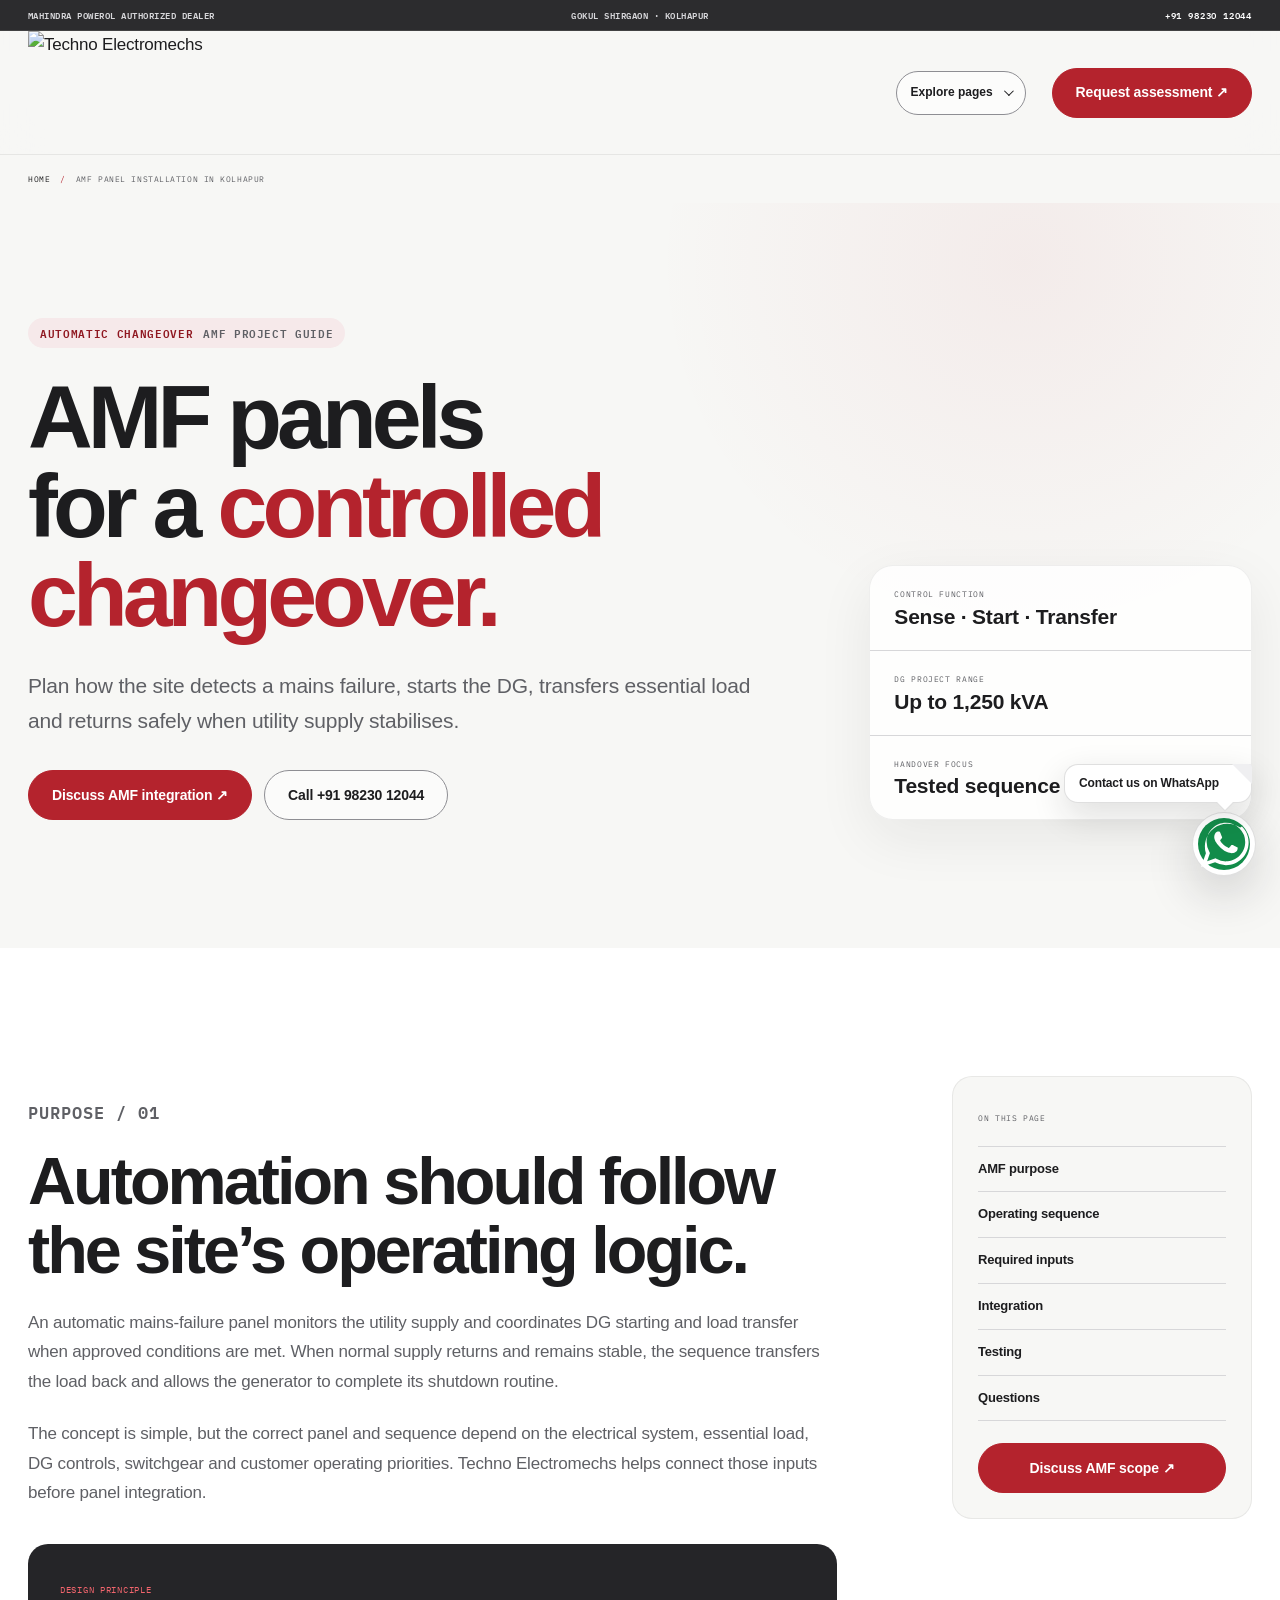
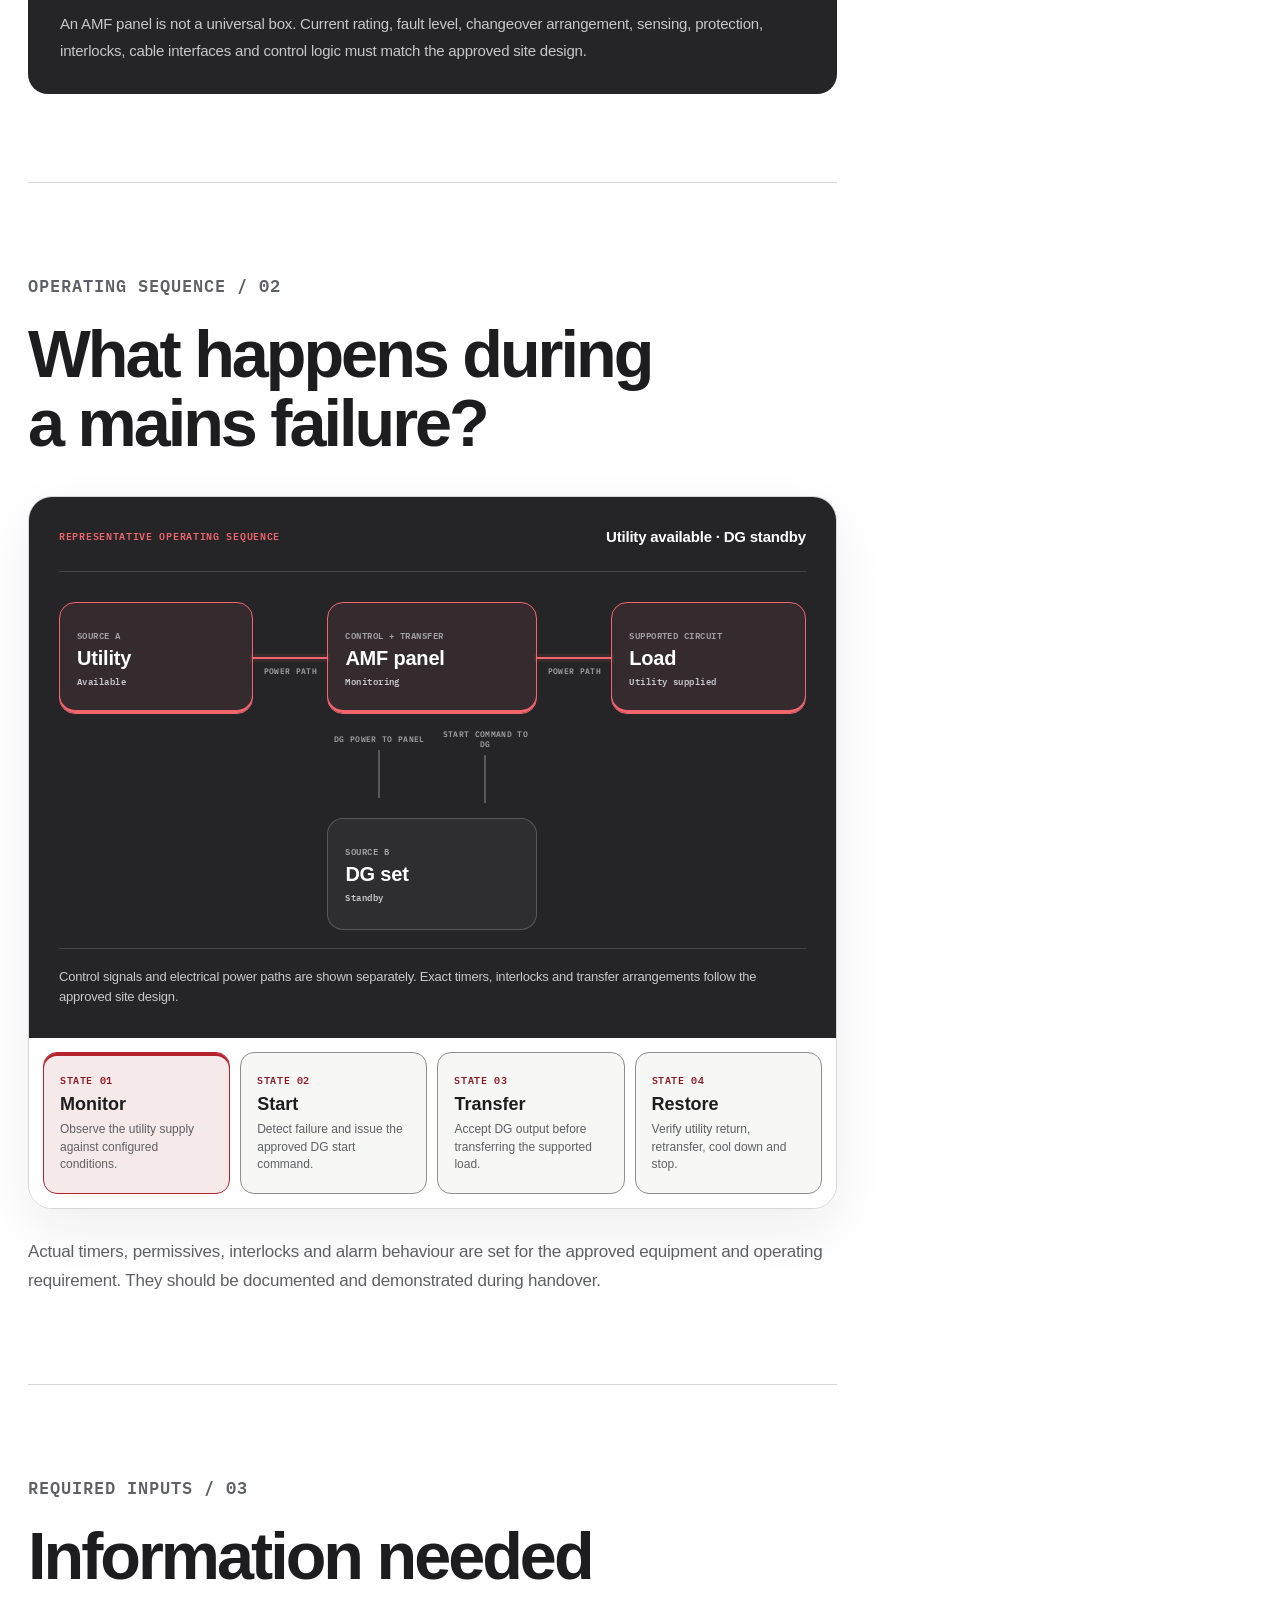
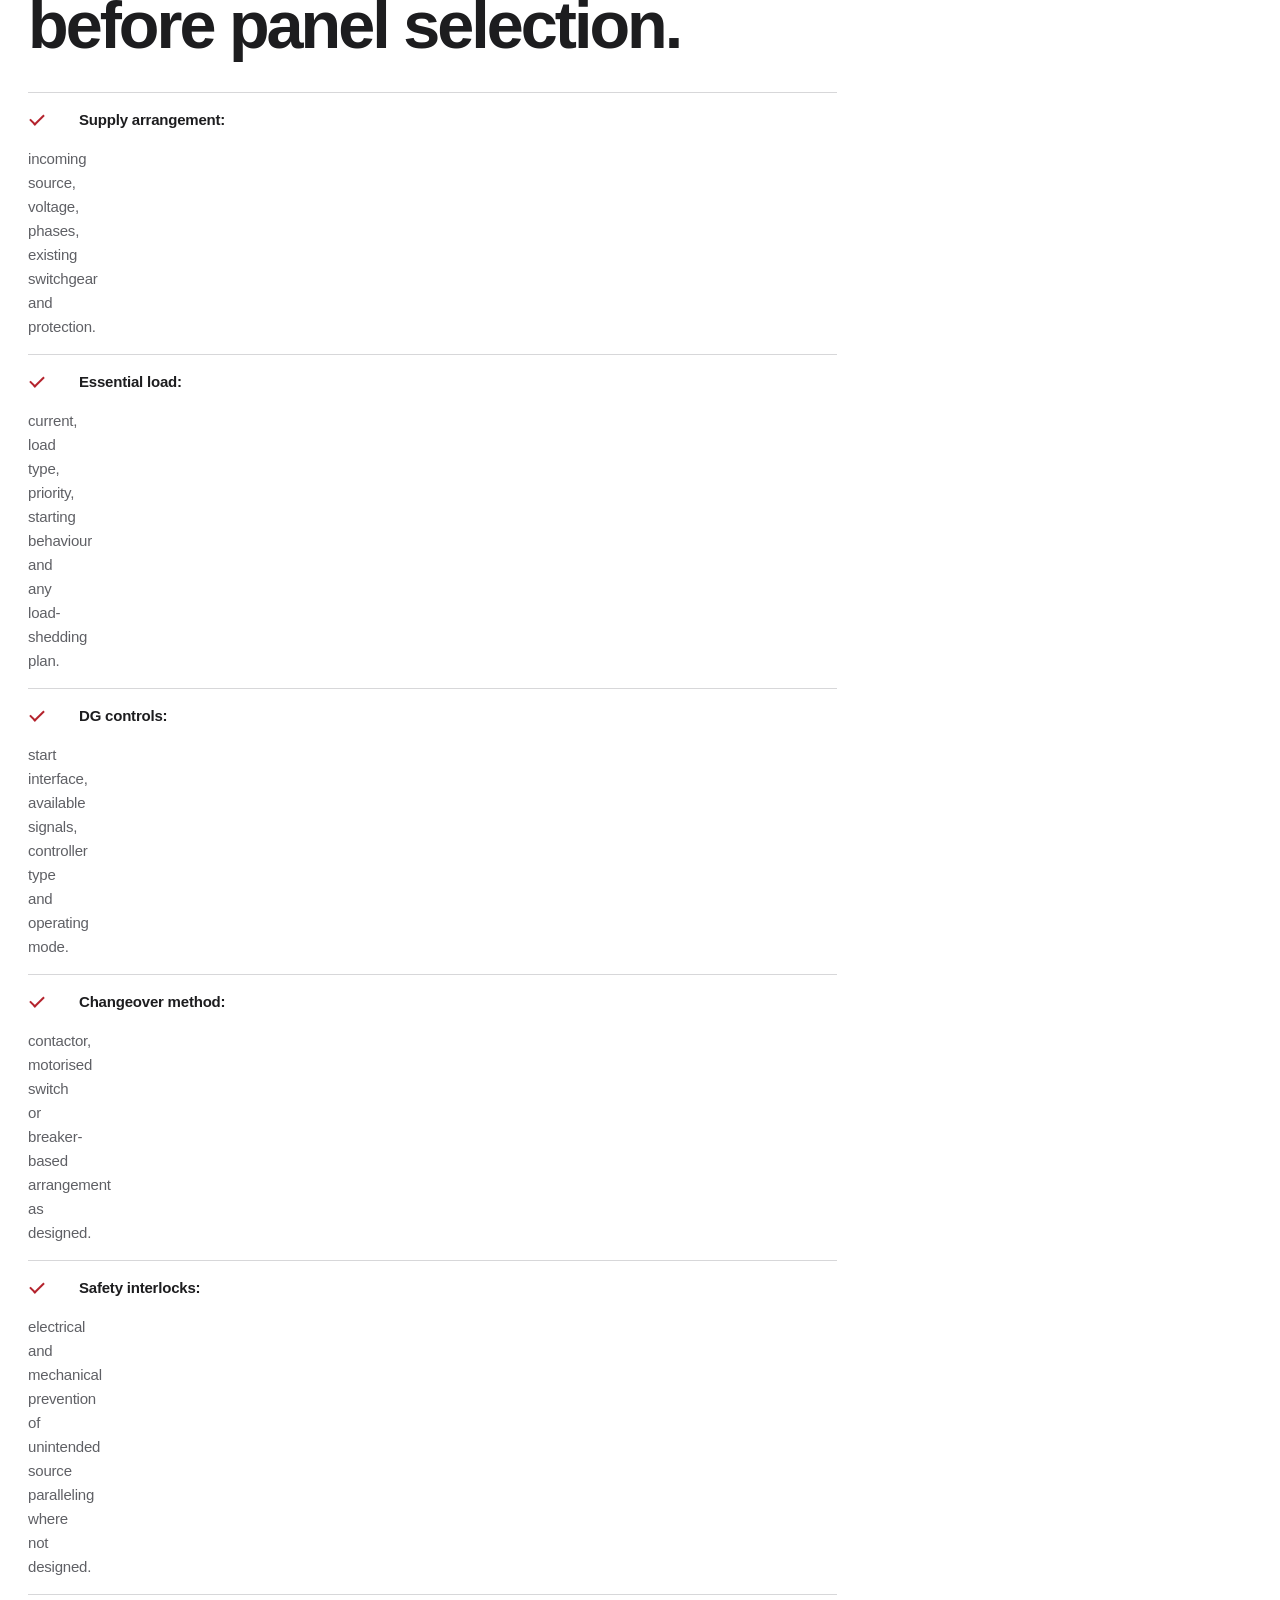
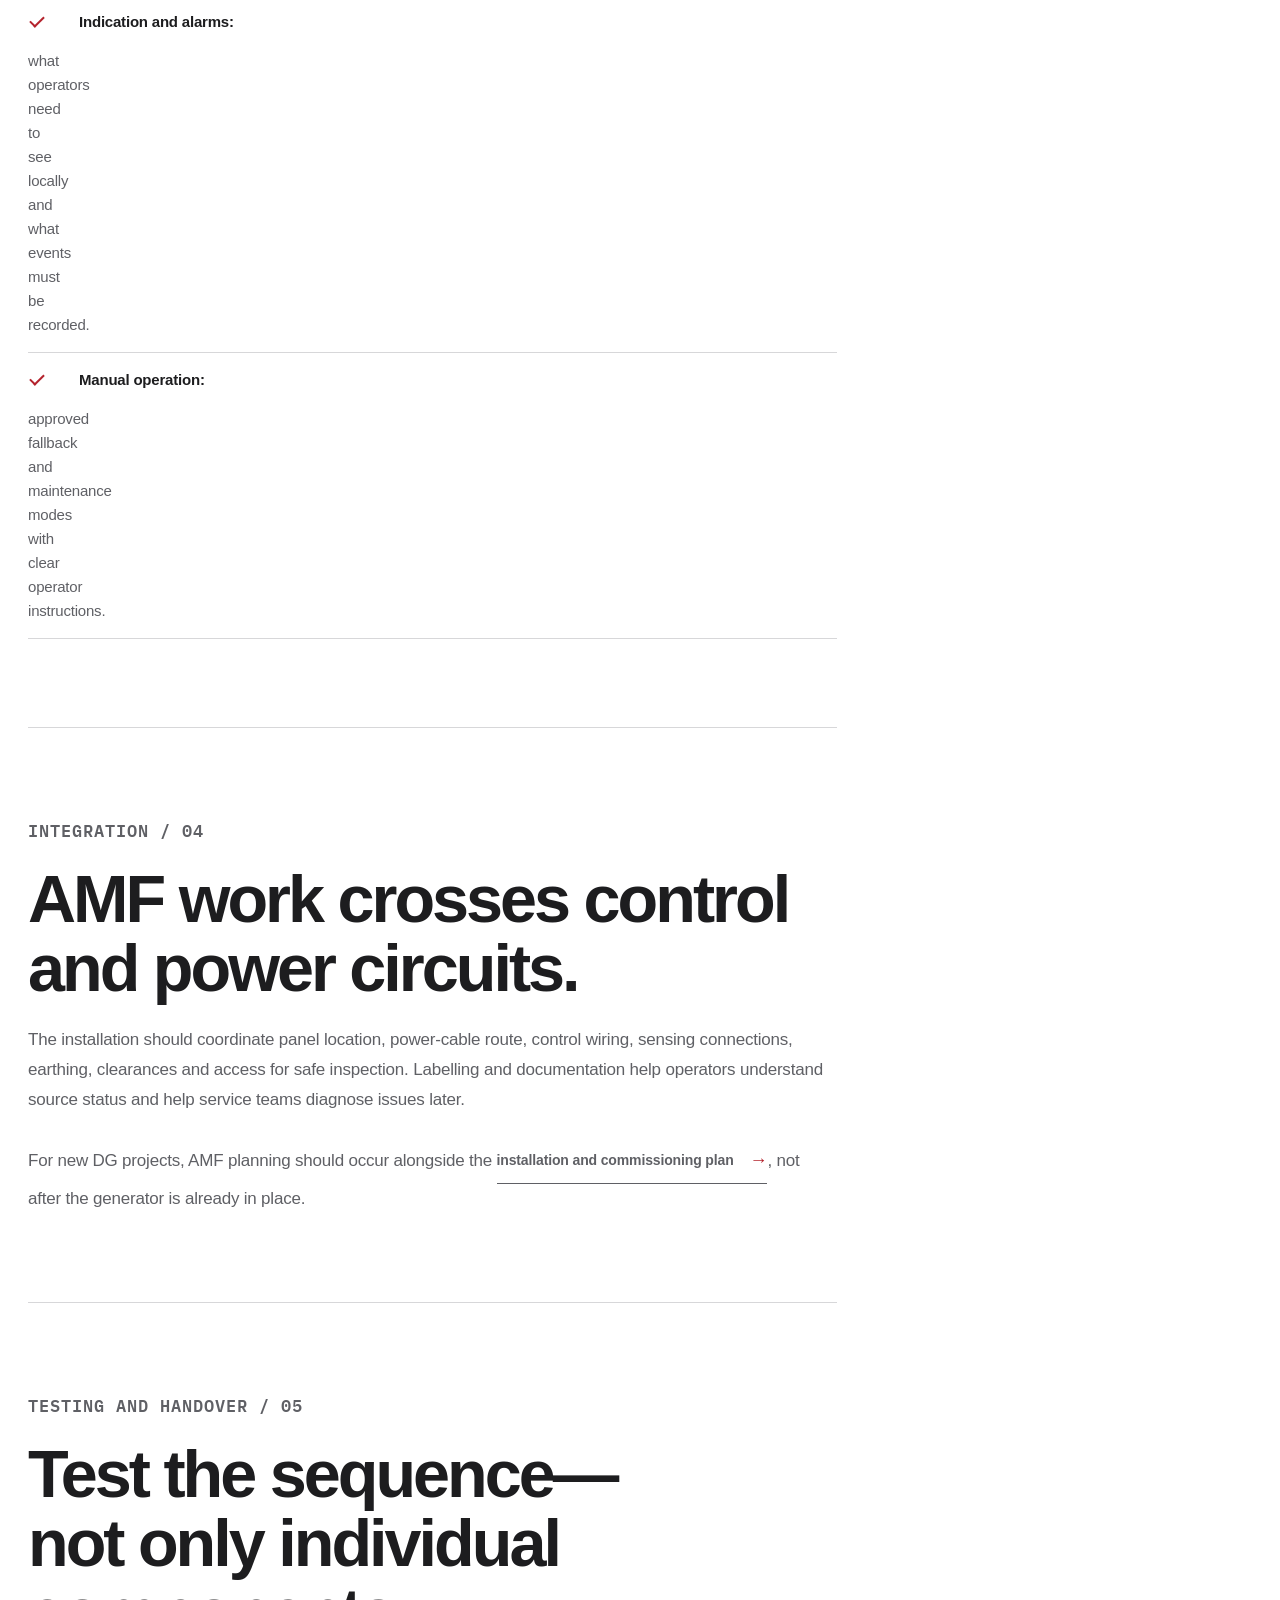
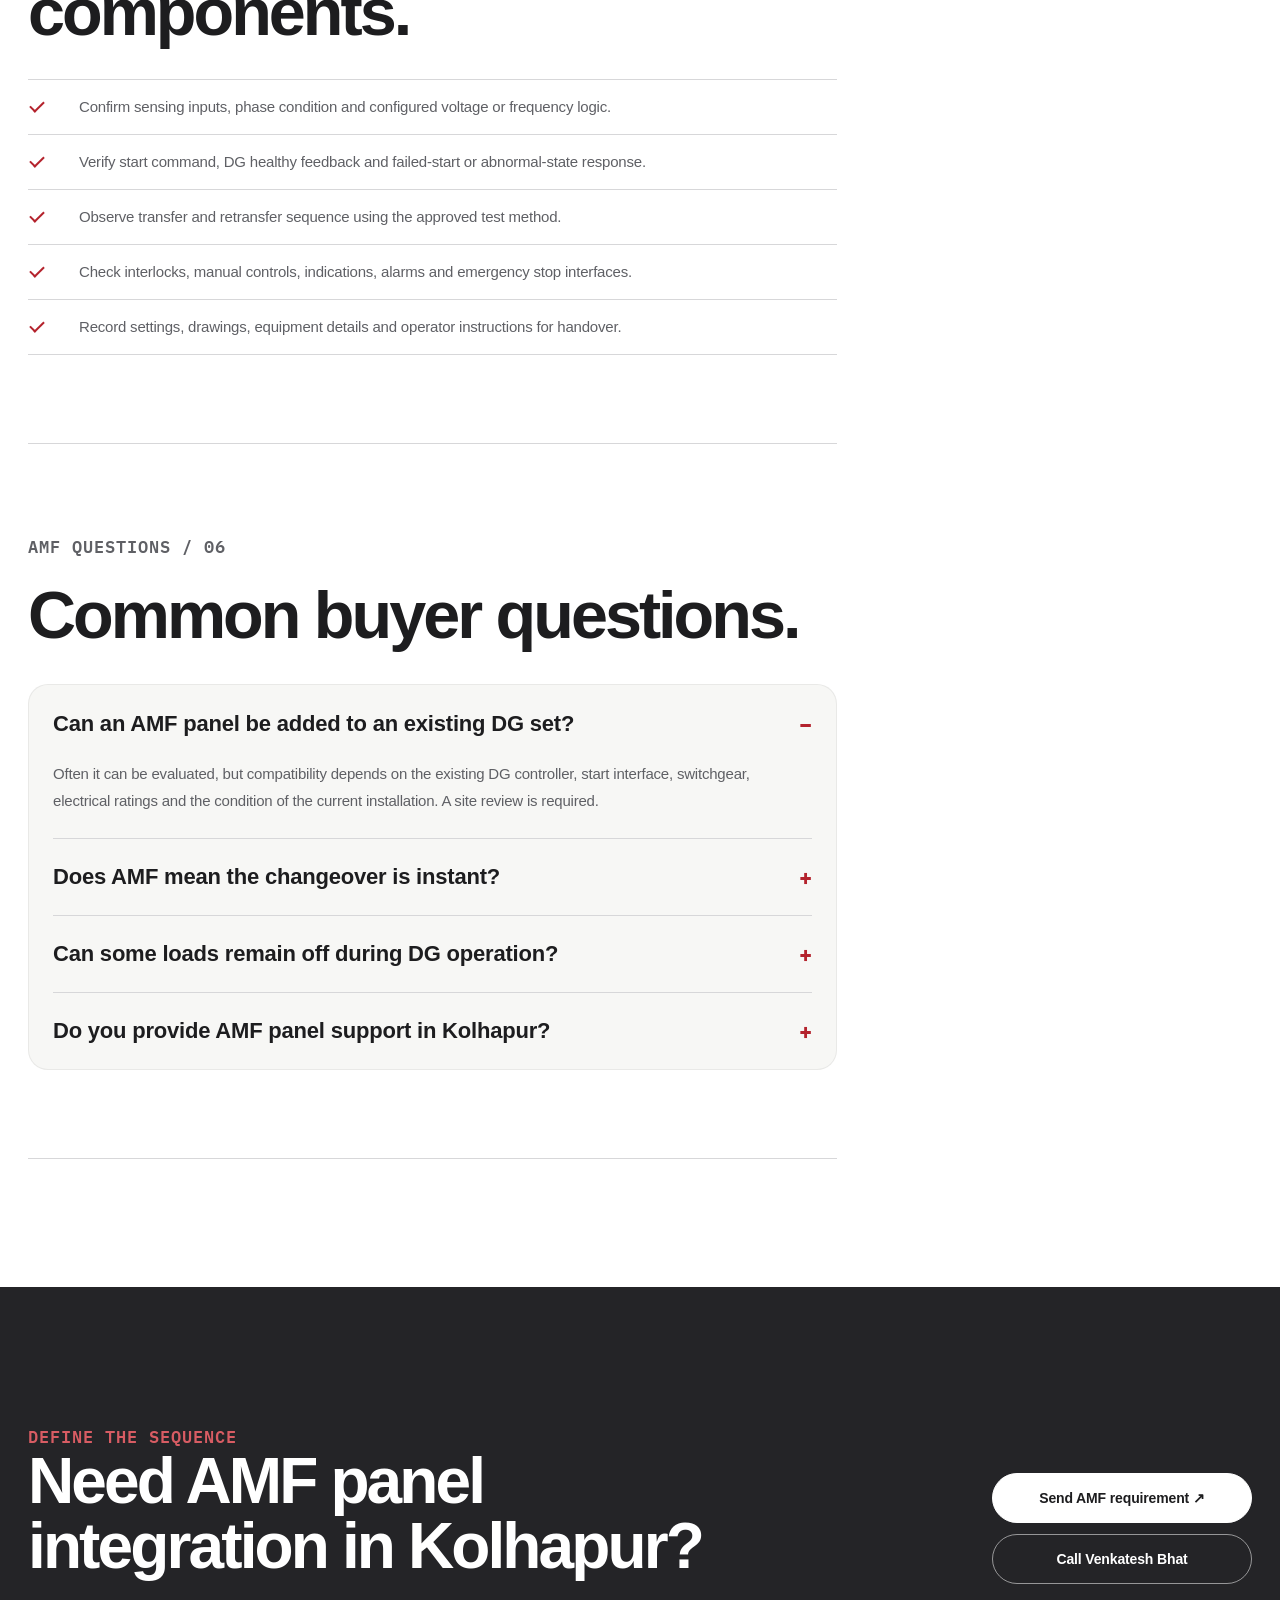
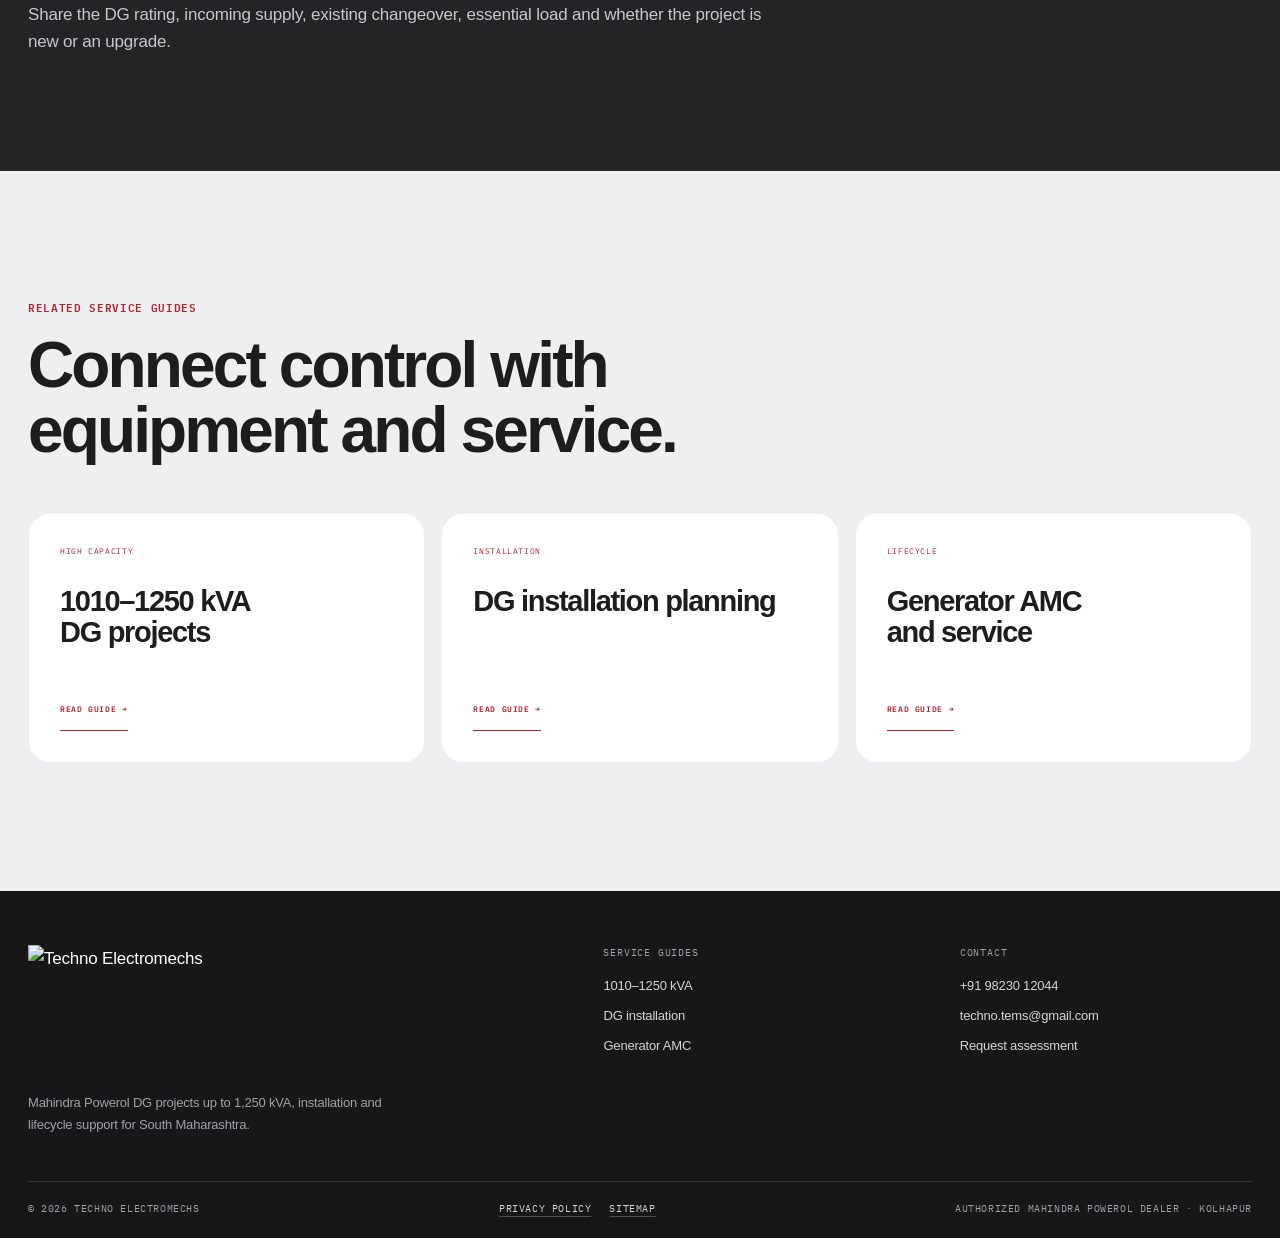
==== commit a6ca4424: "Add files via upload" ====
--- a/amf-panel-installation-kolhapur.html
+++ b/amf-panel-installation-kolhapur.html
@@ -47,6 +47,7 @@
         "@type": "LocalBusiness",
         "@id": "https://shrinidhi13.github.io/technoelectromechs/#business",
         "name": "Techno Electromechs",
+        "logo": "https://shrinidhi13.github.io/technoelectromechs/assets/brand/techno-electromechs-logo-horizontal-transparent.png",
         "url": "https://shrinidhi13.github.io/technoelectromechs/",
         "telephone": "+91-9823012044",
         "address": {"@type": "PostalAddress", "streetAddress": "Opp. Sudarshan Petrol Pump, Near Bagawati Hall, NH4", "addressLocality": "Gokul Shirgaon", "addressRegion": "Maharashtra", "postalCode": "416013", "addressCountry": "IN"}
@@ -61,19 +62,13 @@
     ]
   }
   </script>
-
-  <!-- Vercel Web Analytics -->
-  <script>
-    window.va = window.va || function () { (window.vaq = window.vaq || []).push(arguments); };
-  </script>
-  <script defer src="/_vercel/insights/script.js"></script>
 </head>
 <body class="service-page">
   <a class="skip-link" href="#main-content">Skip to main content</a>
   <header class="subpage-header">
     <div class="utility-bar"><div class="shell utility-inner"><span>Mahindra Powerol authorized dealer</span><span class="utility-location">Gokul Shirgaon · Kolhapur</span><a href="tel:+919823012044">+91 98230 12044</a></div></div>
     <div class="shell subpage-nav-row">
-      <a class="brand" href="index.html" aria-label="Techno Electromechs home"><span class="brand-mark" aria-hidden="true"><span>TE</span></span><span class="brand-copy"><strong>Techno Electromechs</strong><small>Power systems · Kolhapur</small></span></a>
+      <a class="brand" href="index.html" aria-label="Techno Electromechs home"><img class="brand-logo" src="assets/brand/techno-electromechs-logo-horizontal-transparent.png" width="323" height="123" alt="Techno Electromechs" /></a>
       <nav class="subpage-links" aria-label="Site navigation">
         <details class="page-menu">
           <summary><span>Explore pages</span><span class="page-menu__chevron" aria-hidden="true"></span></summary>
@@ -174,7 +169,7 @@
     </div></div></section>
   </main>
 
-  <footer class="site-footer"><div class="shell footer-grid"><div class="footer-brand"><a class="brand brand--footer" href="index.html"><span class="brand-mark" aria-hidden="true"><span>TE</span></span><span class="brand-copy"><strong>Techno Electromechs</strong><small>Power systems · Kolhapur</small></span></a><p>Mahindra Powerol DG projects up to 1,250 kVA, installation and lifecycle support for South Maharashtra.</p></div><div class="footer-links"><span>Service guides</span><a href="mahindra-powerol-1010-1250-kva.html">1010–1250 kVA</a><a href="dg-set-installation-kolhapur.html">DG installation</a><a href="generator-amc-service-kolhapur.html">Generator AMC</a></div><div class="footer-links"><span>Contact</span><a href="tel:+919823012044">+91 98230 12044</a><a href="mailto:techno.tems@gmail.com">techno.tems@gmail.com</a><a href="index.html#contact">Request assessment</a></div></div><div class="shell footer-bottom"><span>© 2026 Techno Electromechs</span><nav class="footer-legal" aria-label="Legal and site links"><a href="privacy-policy.html">Privacy policy</a><a href="sitemap.xml">Sitemap</a></nav><span>Authorized Mahindra Powerol dealer · Kolhapur</span></div></footer>
+  <footer class="site-footer"><div class="shell footer-grid"><div class="footer-brand"><a class="brand brand--footer" href="index.html"><img class="brand-logo" src="assets/brand/techno-electromechs-logo-horizontal-transparent.png" width="323" height="123" alt="Techno Electromechs" /></a><p>Mahindra Powerol DG projects up to 1,250 kVA, installation and lifecycle support for South Maharashtra.</p></div><div class="footer-links"><span>Service guides</span><a href="mahindra-powerol-1010-1250-kva.html">1010–1250 kVA</a><a href="dg-set-installation-kolhapur.html">DG installation</a><a href="generator-amc-service-kolhapur.html">Generator AMC</a></div><div class="footer-links"><span>Contact</span><a href="tel:+919823012044">+91 98230 12044</a><a href="mailto:techno.tems@gmail.com">techno.tems@gmail.com</a><a href="index.html#contact">Request assessment</a></div></div><div class="shell footer-bottom"><span>© 2026 Techno Electromechs</span><nav class="footer-legal" aria-label="Legal and site links"><a href="privacy-policy.html">Privacy policy</a><a href="sitemap.xml">Sitemap</a></nav><span>Authorized Mahindra Powerol dealer · Kolhapur</span></div></footer>
   <a class="floating-whatsapp" href="https://wa.me/919823012044?text=Hello%20Venkatesh%20Bhat%2C%20I%20need%20help%20with%20a%20DG%20set%20requirement." target="_blank" rel="noopener noreferrer" aria-label="Contact us on WhatsApp — Techno Electromechs" title="Contact us on WhatsApp">
     <span class="floating-whatsapp__note" aria-hidden="true">Contact us on WhatsApp</span>
     <img class="floating-whatsapp__icon" src="assets/whatsapp-mark.svg" width="46" height="46" alt="" aria-hidden="true" />
